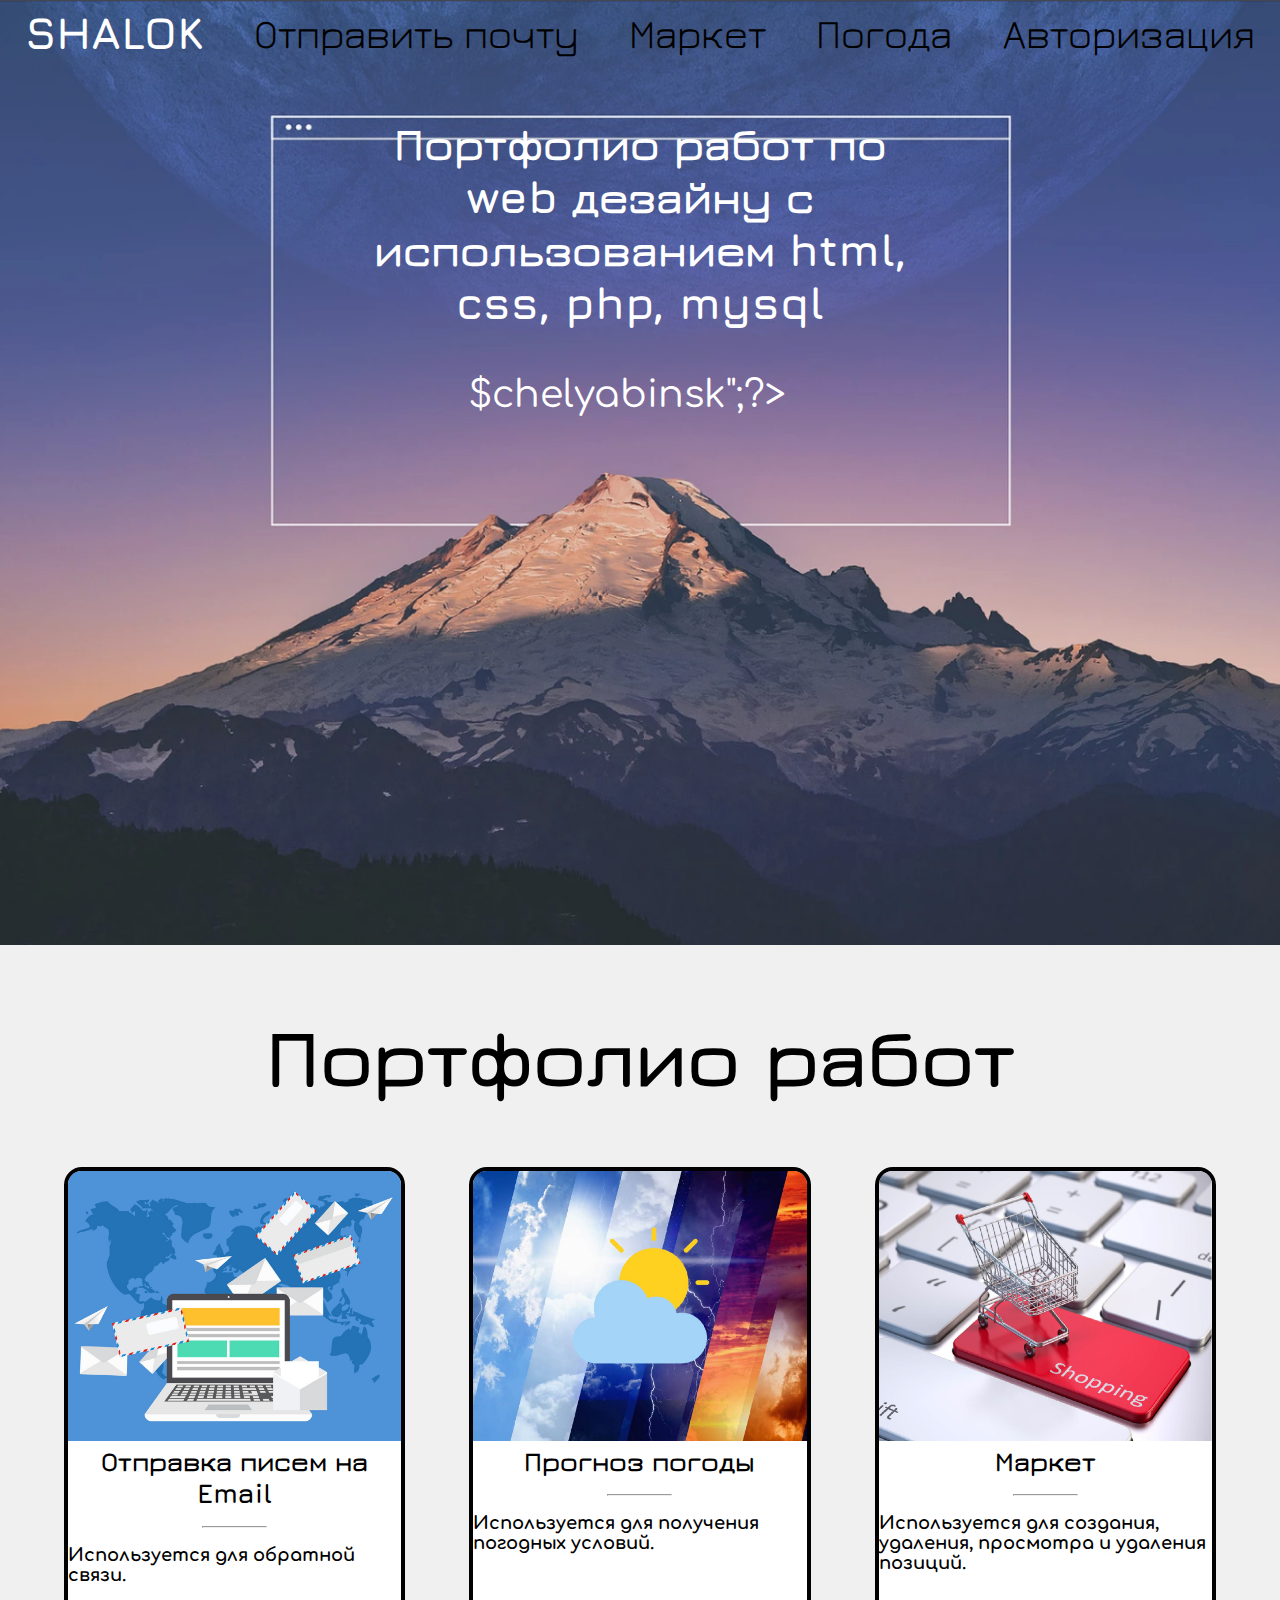
==== index.html @ 61eca283 "site" ====
<!DOCTYPE html>
<html lang="ru">
<head>
    <meta charset="utf-8">
    <meta name="viewport" content="width=device width, initial-scale=1.0">
    <link rel="stylesheet" href="style.css">
    <link rel="preconnect" href="https://fonts.googleapis.com">
    <link rel="preconnect" href="https://fonts.gstatic.com" crossorigin>
    <link href="https://fonts.googleapis.com/css2?family=Comfortaa&family=Jura&display=swap" rel="stylesheet">
    
    <title>Портфолио работ</title>

</head>
<body>
<header class="intro">

<div class="header">
    <a href="http://localhost" class="logo" >Shalok</a>
    <a href="http://localhost/email/email.php" class="nav-link">Отправить почту</a>
    <a href="http://localhost/Market/" class="nav-link">Маркет</a>
    <a href="http://localhost/weather/" class="nav-link">Погода</a>
    <a href="http://localhost/authorization/" class="nav-link">Авторизация</a>

</div>
        
<div class="intro-inner">
    <h1 class="intro-header">Портфолио работ по web дезайну с использованием html, css, php, mysql</h1>
</div>

</div>

<div class="time">
<p style="font-family: 'Comfortaa', cursive;
            color:white;
            display: flex;
            justify-content: center;
            text-align: center;
            font-size: 4.2vh;
            
            ">
    <?php $chelyabinsk=date_default_timezone_set('Asia/Yekaterinburg');$chelyabinsk = date("H:i");
    echo "Сейчас в Челябинске <br>$chelyabinsk";?>
</p>  
</header>

<h1 style=
"font-size: 9vh;
text-align: center;
padding: 7vh;
font-family: 'Jura', sans-serif;
background-color: #F0F0F0;"
>Портфолио работ</h1>

<div class="main">
    <a class="Block" href="http://localhost/email/email.php">


        <img src="img/email.jpg" class="block_photo">
        <h1 style="
        font-family: 'Jura', sans-serif; 
        font-size: 3vh; text-align:center; 
        
        padding-bottom:1vh;
        ">Отправка писем на Email</h1>
        <hr style="width: 7vh; ">
        <h2 style="font-family: 'Comfortaa', cursive; font-size:2vh; padding-top:1vh;"> Используется для обратной связи. </h2>

        
    </a>

    <a class="Block" href="http://localhost/weather/">
        <img src="img/weather.jpg" class="block_photo">
        <h1 style="
        font-family: 'Jura', sans-serif; 
        font-size: 3vh; text-align:center; 
        
        padding-bottom:1vh;
        ">Прогноз погоды</h1>
        <hr style="width: 7vh; ">
        <h2 style="font-family: 'Comfortaa', cursive; font-size:2vh; padding-top:1vh;"> Используется для получения погодных условий. </h2>
    </a>

    <a class="Block" href="http://localhost/Market/">
        <img src="img/market.jpg" class="block_photo">
        <h1 style="
        font-family: 'Jura', sans-serif; 
        font-size: 3vh; text-align:center; 
        
        padding-bottom:1vh;
        ">Маркет</h1>
        <hr style="width: 7vh; ">
        <h2 style="font-family: 'Comfortaa', cursive; font-size:2vh; padding-top:1vh;"> Используется для создания, удаления, просмотра и удаления позиций. </h2>
    </a>

</div>

<div style="padding-top: 100vh; background-color: #F0F0F0;">s</div>

</body>
</html>
---- style.css ----
/*ОБЩЕЕ*/

h1,h2,h3,h4,h5,h6{
	margin: 0;
}
body {
  padding: 0;
  margin: 0;
}


/*вступление*/

.intro-inner{
	width: 100%;
	margin: 0 auto;

	text-align: center;
}

.intro-header{
	padding: 4.5% 0% 0.6%;
	font-size: 5vh;
	max-width: 45%;
	font-family: 'Jura', sans-serif;
	color: white;

	text-align: center;
	margin: 0 auto;

}

/*ШАПКА*/

.logo{
	font-size: 5vh;
	text-decoration: none;
	text-transform: uppercase;
	color: white;
	font-weight: 700;
	
}
.header{
	padding-top: 0.5%;
	display: flex;
	justify-content: space-around;
	align-items: center;
	font-family: 'Jura', sans-serif;
}

.nav-link{

	color: black;
	text-decoration: none;
	font-size: 4.5vh;

}

.nav-link:hover{
	color: white;
	transition: 0.3s;
}


/*ИНТРО*/
.intro {
	
	width: 100%;
	height: 105vh;

	background: url("img/intro.png") center no-repeat;
	background-repeat: no-repeat;
  background-position: center;
  background-size: cover;
}

.time{

	max-height: 30%;
	max-width: 98%;
}

/*Главная*/
.main{
	background-color: #F0F0F0;
	display: flex;
	justify-content: space-evenly;

	flex-wrap: wrap;/*Автоматический перенос элементов на новую строку при уменьшении ширины страницы*/
	
}

.Block{
	height: 50vh;
	max-width: 37.04vh;

	background-color: white;
	text-decoration: none;
	
	color: black;
	
	padding-bottom: vh;
	border: 4px solid black;
	border-radius: 2vh;
}
.Block:hover{
	-moz-user-select: -moz-none;
	-o-user-select: none;
	-khtml-user-select: none;
	-webkit-user-select: none;
	user-select: none;

	background: url(img/ss.png);
	background-repeat: no-repeat;
  background-position: right bottom ;
  background-size: 9vh;

 	
 	transition: 0.3s;
 	box-shadow: 0 0 30px ;
 }

.block_photo{
	height: 30vh;
	border-radius: 1.5vh 1.5vh 0 0 ;
	}
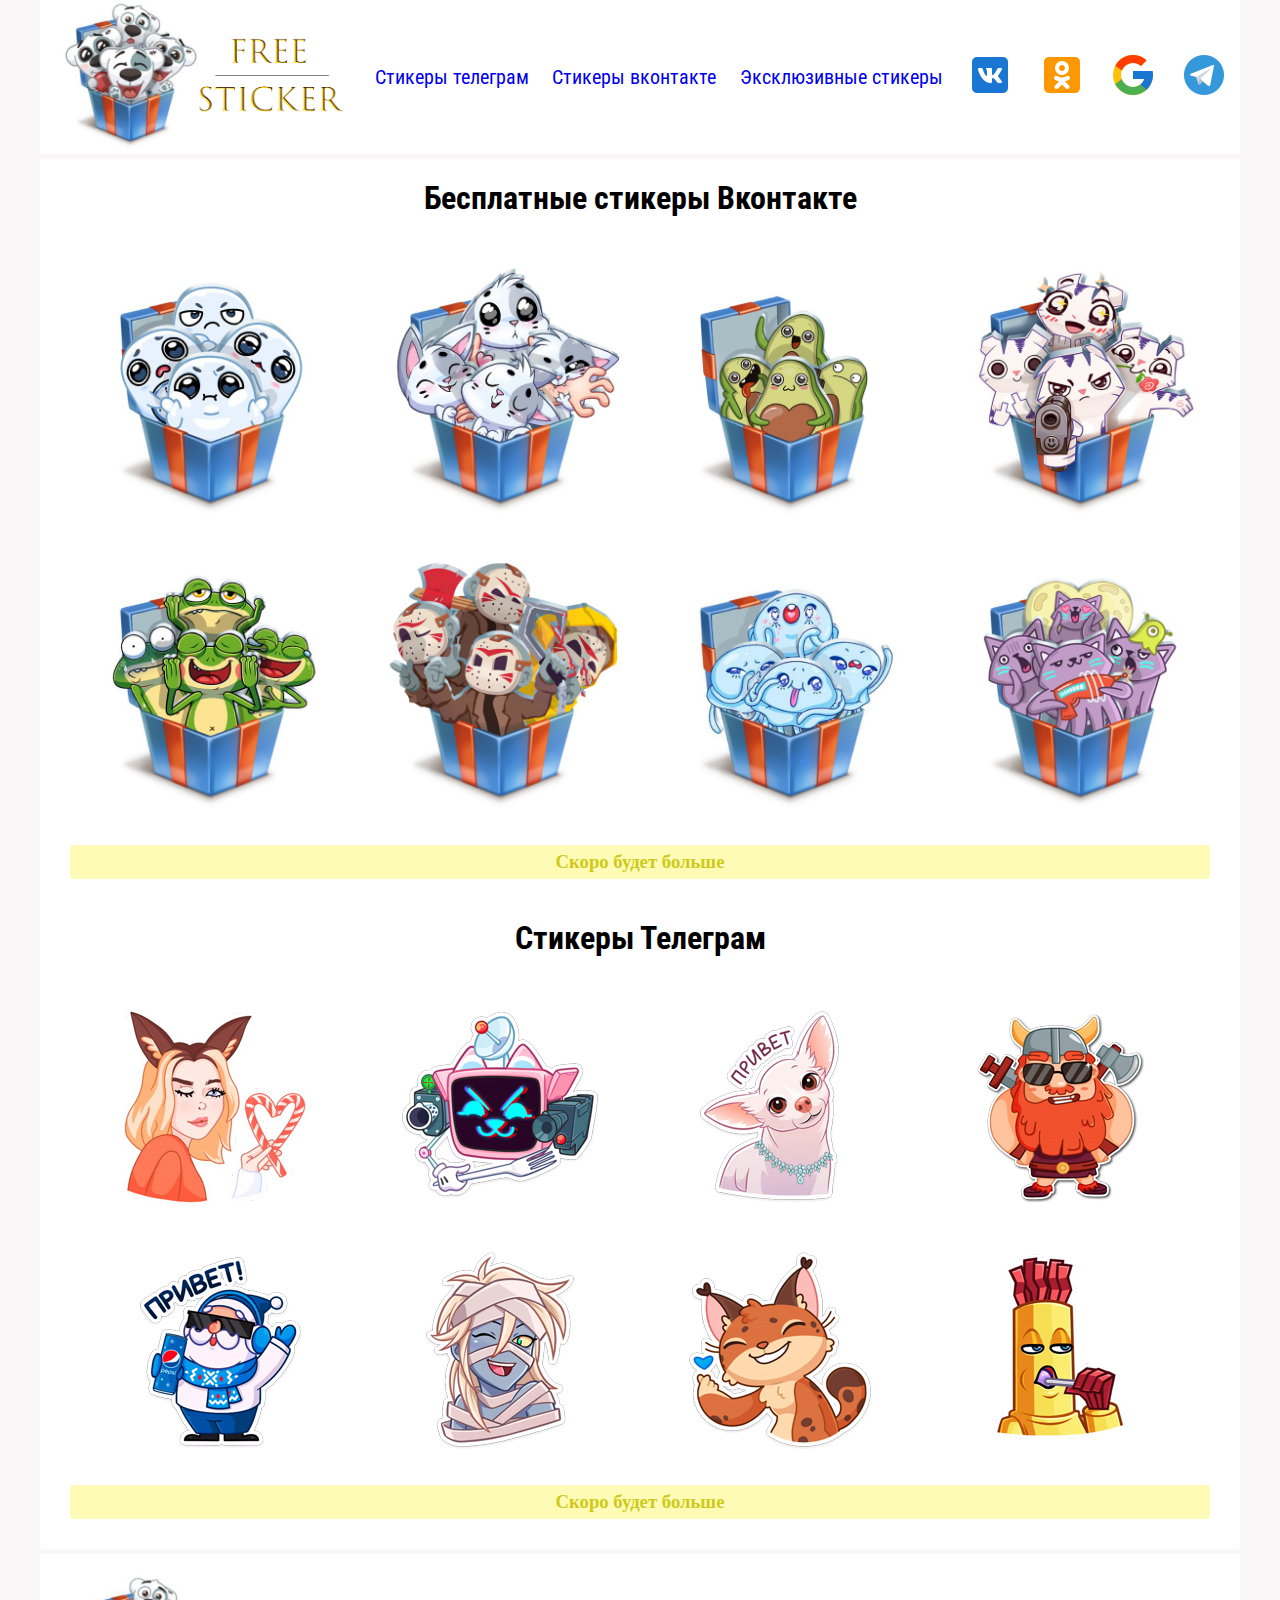
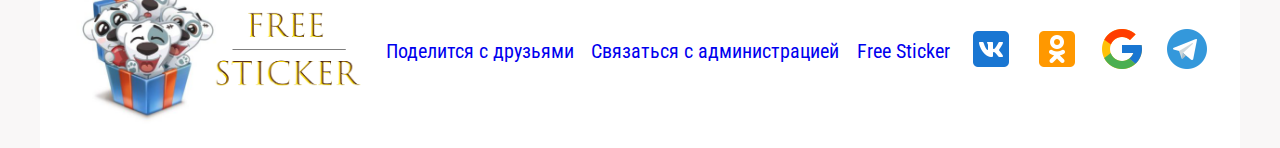
==== commit 6f24ceef: "Add files via upload" ====
--- a/index.html
+++ b/index.html
@@ -1,100 +1,79 @@
-<!DOCTYPE html>
-<html lang="ru">
-<head>
-    <meta charset="utf-8">
-    <meta name="viewport" content="width=device width, initial-scale=1.0">
-    <link rel="stylesheet" href="style.css">
-    <link rel="preconnect" href="https://fonts.googleapis.com">
-    <link rel="preconnect" href="https://fonts.gstatic.com" crossorigin>
-    <link href="https://fonts.googleapis.com/css2?family=Comfortaa&family=Jura&display=swap" rel="stylesheet">
-    
-    <title>Портфолио работ</title>
-
-</head>
-<body>
-<header class="intro">
-
-<div class="header">
-    <a href="http://localhost" class="logo" >Shalok</a>
-    <a href="http://localhost/email/email.php" class="nav-link">Отправить почту</a>
-    <a href="http://localhost/Market/" class="nav-link">Маркет</a>
-    <a href="http://localhost/weather/" class="nav-link">Погода</a>
-    <a href="http://localhost/authorization/" class="nav-link">Авторизация</a>
-
-</div>
-        
-<div class="intro-inner">
-    <h1 class="intro-header">Портфолио работ по web дезайну с использованием html, css, php, mysql</h1>
-</div>
-
-</div>
-
-<div class="time">
-<p style="font-family: 'Comfortaa', cursive;
-            color:white;
-            display: flex;
-            justify-content: center;
-            text-align: center;
-            font-size: 4.2vh;
-            
-            ">
-    <?php $chelyabinsk=date_default_timezone_set('Asia/Yekaterinburg');$chelyabinsk = date("H:i");
-    echo "Сейчас в Челябинске <br>$chelyabinsk";?>
-</p>  
-</header>
-
-<h1 style=
-"font-size: 9vh;
-text-align: center;
-padding: 7vh;
-font-family: 'Jura', sans-serif;
-background-color: #F0F0F0;"
->Портфолио работ</h1>
-
-<div class="main">
-    <a class="Block" href="http://localhost/email/email.php">
-
-
-        <img src="img/email.jpg" class="block_photo">
-        <h1 style="
-        font-family: 'Jura', sans-serif; 
-        font-size: 3vh; text-align:center; 
-        
-        padding-bottom:1vh;
-        ">Отправка писем на Email</h1>
-        <hr style="width: 7vh; ">
-        <h2 style="font-family: 'Comfortaa', cursive; font-size:2vh; padding-top:1vh;"> Используется для обратной связи. </h2>
-
-        
-    </a>
-
-    <a class="Block" href="http://localhost/weather/">
-        <img src="img/weather.jpg" class="block_photo">
-        <h1 style="
-        font-family: 'Jura', sans-serif; 
-        font-size: 3vh; text-align:center; 
-        
-        padding-bottom:1vh;
-        ">Прогноз погоды</h1>
-        <hr style="width: 7vh; ">
-        <h2 style="font-family: 'Comfortaa', cursive; font-size:2vh; padding-top:1vh;"> Используется для получения погодных условий. </h2>
-    </a>
-
-    <a class="Block" href="http://localhost/Market/">
-        <img src="img/market.jpg" class="block_photo">
-        <h1 style="
-        font-family: 'Jura', sans-serif; 
-        font-size: 3vh; text-align:center; 
-        
-        padding-bottom:1vh;
-        ">Маркет</h1>
-        <hr style="width: 7vh; ">
-        <h2 style="font-family: 'Comfortaa', cursive; font-size:2vh; padding-top:1vh;"> Используется для создания, удаления, просмотра и удаления позиций. </h2>
-    </a>
-
-</div>
-
-<div style="padding-top: 100vh; background-color: #F0F0F0;">s</div>
-
-</body>
+<!DOCTYPE html>
+<html lang="ru">
+<head>
+    <meta charset="utf-8">
+    <meta name="viewport" content="width=device width, initial-scale=1.0">
+    <link rel="stylesheet" href="style.css">
+    <link rel="shortcut icon" href="/img/hed.png" type="image/png">
+    <link rel="preconnect" href="https://fonts.googleapis.com">
+    <link rel="preconnect" href="https://fonts.gstatic.com" crossorigin>
+    <link href="https://fonts.googleapis.com/css2?family=Comfortaa:wght@500&family=Nunito+Sans:wght@300&family=Oswald&family=Roboto+Condensed:wght@300&display=swap" rel="stylesheet">
+    
+    <title>Бесплатные стикеры</title>
+</head>
+<body>
+    
+<div class="container">
+<header>
+    <nav class="nav">
+    <a href="index.html"><img src="img/logo.png" class="logo"></a>
+    <a href="#" class="nav_link">Стикеры телеграм</a>
+    <a href="#" class="nav_link">Стикеры вконтакте</a>
+    <a href="vk_sing.html" class="nav_link">Эксклюзивные стикеры</a>
+    <a href="vk_sing.html"><img src="img/vk.png"></a>
+    <a href="#"><img src="img/ok.png"></a>
+    <a href="#"><img src="img/google.png"></a>
+    <a href="#"><img src="img/telegram.png"></a>
+    </nav>
+</header>
+
+<div class="content">
+    <h1 align="center" style="font-family: 'Roboto Condensed', sans-serif;">Бесплатные стикеры Вконтакте</h1>
+
+<div class="main">
+    <a href="vk/1.html"><img src="img/vk/vk1.jpg"class="block"></a> 
+    <a href="vk/2.html"><img src="img/vk/vk2.jpg"class="block"></a>
+    <a href="vk/3.html"><img src="img/vk/vk3.jpg"class="block"></a>
+    <a href="vk/4.html"><img src="img/vk/vk4.jpg"class="block"></a>
+    <a href="vk/5.html"><img src="img/vk/vk5.jpg"class="block"></a> 
+    <a href="vk/6.html"><img src="img/vk/vk6.jpg"class="block"></a>
+    <a href="vk/7.html"><img src="img/vk/vk7.jpg"class="block"></a>
+    <a href="vk/8.html"><img src="img/vk/vk8.jpg"class="block"></a>
+</div>
+<h3 class="new">Скоро будет больше</h3>
+
+<h1 align="center" style="font-family: 'Roboto Condensed', sans-serif; padding-top: 30px;">Стикеры Телеграм</h1>
+
+<div class="main">
+    <a href="#"><img src="img/tg/tg1.png"class="block"></a> 
+    <a href="#"><img src="img/tg/tg2.png"class="block"></a>
+    <a href="#"><img src="img/tg/tg3.png"class="block"></a>
+    <a href="#"><img src="img/tg/tg4.png"class="block"></a>
+    <a href="#"><img src="img/tg/tg5.png"class="block"></a> 
+    <a href="#"><img src="img/tg/tg6.png"class="block"></a>
+    <a href="#"><img src="img/tg/tg7.png"class="block"></a>
+    <a href="#"><img src="img/tg/tg8.png"class="block"></a>  
+</div>
+<h3 class="new">Скоро будет больше</h3>
+</div>
+
+
+<div class="content">
+    <nav class="nav">
+    <a href=""><img src="img/logo.png" class="logo"></a>
+    <a href="vk_sing.html" class="nav_link">Поделится с друзьями</a>
+    <a href="vk_sing.html" class="nav_link">Связаться с администрацией</a>
+    <a href="vk_sing.html" class="nav_link">Free Sticker</a>
+    <a href="vk_sing.html"><img src="img/vk.png"></a>
+    <a href="#"><img src="img/ok.png"></a>
+    <a href="#"><img src="img/google.png"></a>
+    <a href="#"><img src="img/telegram.png"></a>
+    </nav>
+
+
+
+</div>
+
+</div>
+</body>
 </html>--- a/style.css
+++ b/style.css
@@ -1,128 +1,91 @@
-/*ОБЩЕЕ*/
+body{
+	padding: 0;
+	margin: 0;
 
-h1,h2,h3,h4,h5,h6{
+	background-color: #F9F7F7;
+}
+
+h1,h2,h3{
 	margin: 0;
 }
-body {
-  padding: 0;
-  margin: 0;
+
+.container{
+	width: 100%;
+	max-width: 1200px;
+	margin: 0 auto;
 }
 
 
-/*вступление*/
+/*Шапка*/
 
-.intro-inner{
-	width: 100%;
-	margin: 0 auto;
-
-	text-align: center;
+.logo{
+	max-height: 150px;
 }
 
-.intro-header{
-	padding: 4.5% 0% 0.6%;
-	font-size: 5vh;
-	max-width: 45%;
-	font-family: 'Jura', sans-serif;
-	color: white;
-
-	text-align: center;
-	margin: 0 auto;
-
+.nav{
+	justify-content: space-around;
+	display: flex;
+	align-items: center;
+	background-color: white;
+	flex-wrap: wrap;
 }
 
-/*ШАПКА*/
-
-.logo{
-	font-size: 5vh;
+.nav_link{
 	text-decoration: none;
-	text-transform: uppercase;
-	color: white;
-	font-weight: 700;
-	
-}
-.header{
-	padding-top: 0.5%;
-	display: flex;
-	justify-content: space-around;
-	align-items: center;
-	font-family: 'Jura', sans-serif;
+	font-size: 20px;
+	font-family: 'Roboto Condensed', sans-serif;
 }
 
-.nav-link{
+.nav_link:hover{
+	color: black;
+	border: 0px solid;
+	border-radius: 5px;
 
-	color: black;
-	text-decoration: none;
-	font-size: 4.5vh;
-
-}
-
-.nav-link:hover{
-	color: white;
+	padding: 5px;
+	background-color: #EDE9E9;
 	transition: 0.3s;
 }
 
+/*Контент*/
+.new{
+	margin: 10px;
+	display: flex;
+	justify-content: center;
+	color: #CFC917;
+	background-color: rgba(251,248,132, 0.6);
 
-/*ИНТРО*/
-.intro {
+
+	border: 0px solid;
+	border-radius: 4px;
 	
-	width: 100%;
-	height: 105vh;
-
-	background: url("img/intro.png") center no-repeat;
-	background-repeat: no-repeat;
-  background-position: center;
-  background-size: cover;
+	padding: 6px;
 }
 
-.time{
 
-	max-height: 30%;
-	max-width: 98%;
+.content{
+	margin-top: 5px;
+	padding-top: 10px;
+	background-color: white;
+	padding: 20px;
 }
 
-/*Главная*/
 .main{
-	background-color: #F0F0F0;
+	padding-top: 30px;
 	display: flex;
 	justify-content: space-evenly;
 
-	flex-wrap: wrap;/*Автоматический перенос элементов на новую строку при уменьшении ширины страницы*/
-	
+	flex-wrap: wrap;
 }
 
-.Block{
-	height: 50vh;
-	max-width: 37.04vh;
 
-	background-color: white;
-	text-decoration: none;
-	
+.block{
+	padding: 20px;
+	max-height: 250px;
+}
+
+.block:hover{
 	color: black;
-	
-	padding-bottom: vh;
-	border: 4px solid black;
-	border-radius: 2vh;
-}
-.Block:hover{
-	-moz-user-select: -moz-none;
-	-o-user-select: none;
-	-khtml-user-select: none;
-	-webkit-user-select: none;
-	user-select: none;
 
-	background: url(img/ss.png);
-	background-repeat: no-repeat;
-  background-position: right bottom ;
-  background-size: 9vh;
-
- 	
  	transition: 0.3s;
- 	box-shadow: 0 0 30px ;
- }
-
-.block_photo{
-	height: 30vh;
-	border-radius: 1.5vh 1.5vh 0 0 ;
-	}
-
-
+ 	box-shadow: 0 0 20px ;
+}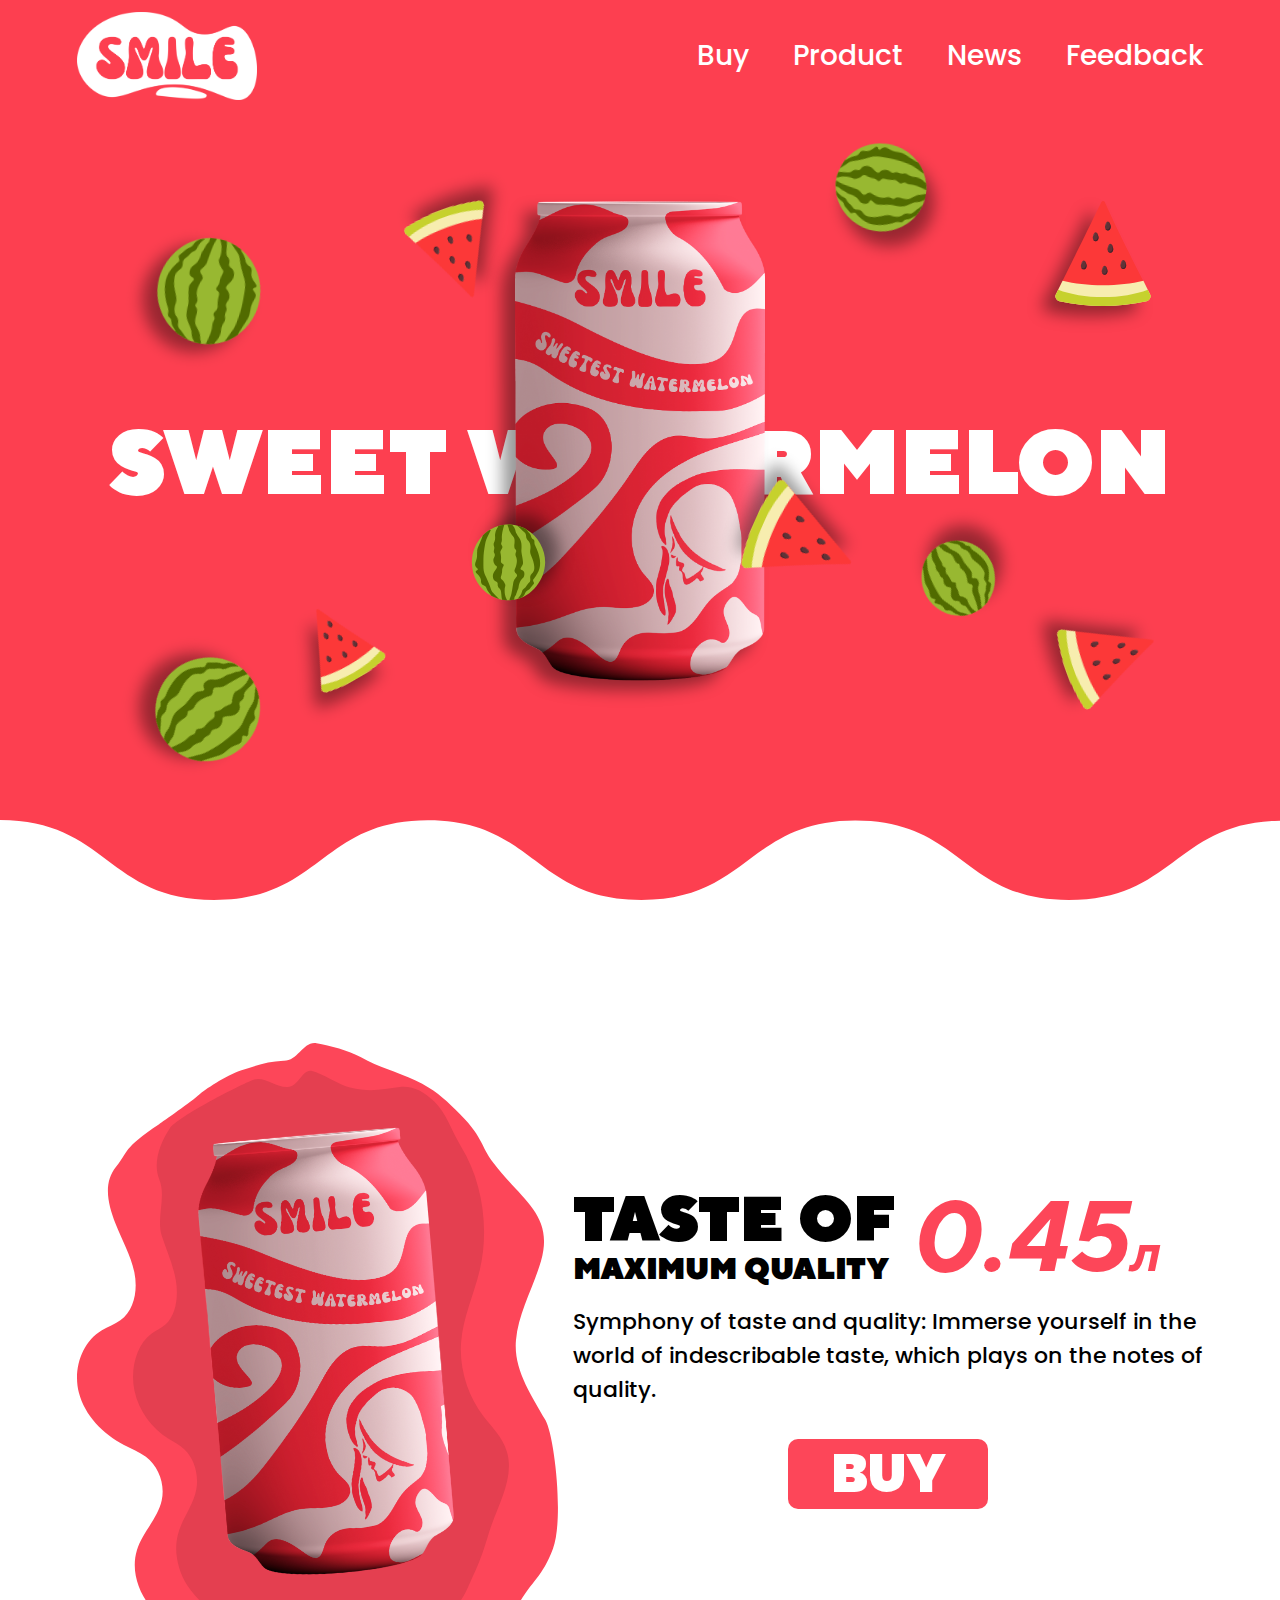
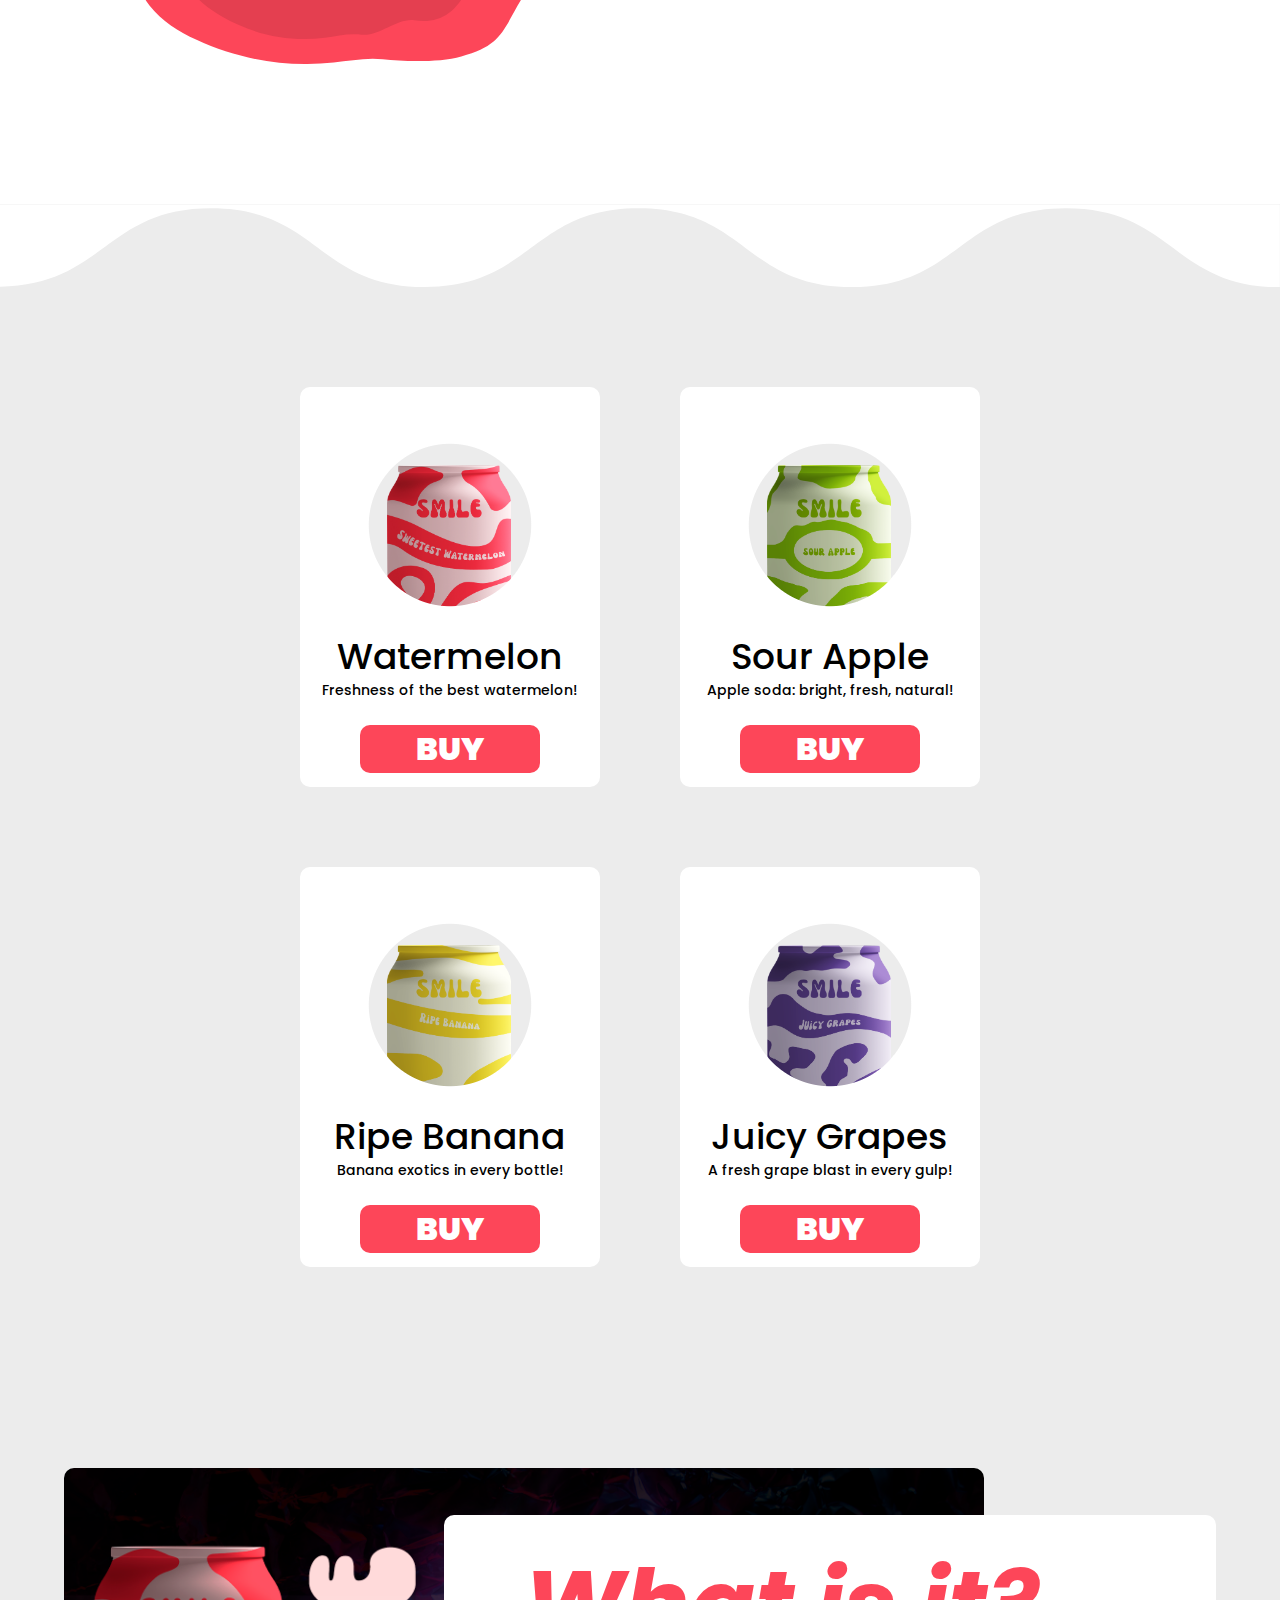
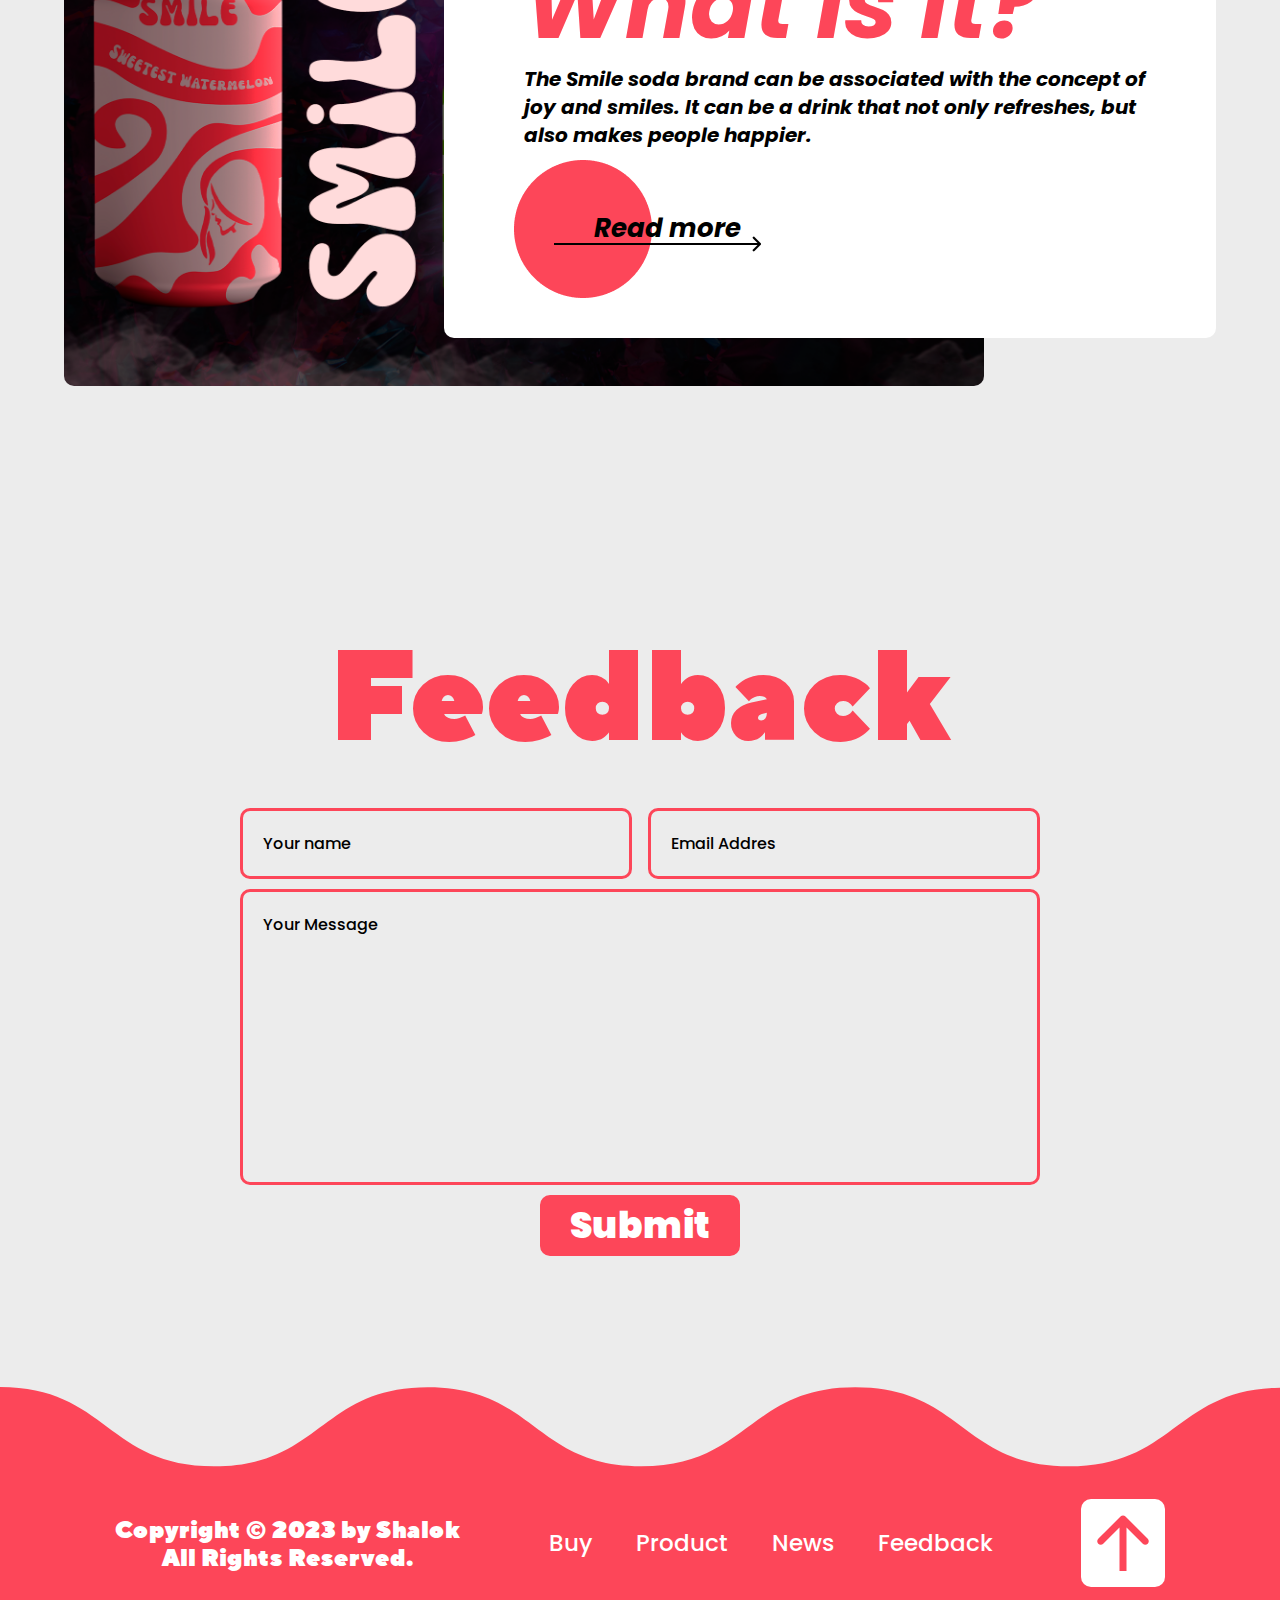
==== commit 8456a50f: "Add files via upload" ====
--- a/index.html
+++ b/index.html
@@ -2,78 +2,223 @@
 <html lang="ru">
 <head>
     <meta charset="utf-8">
-    <meta name="viewport" content="width=device width, initial-scale=1.0">
+    <meta name="viewport" content="initial-scale=1.0">
     <link rel="stylesheet" href="style.css">
-    <link rel="shortcut icon" href="/img/hed.png" type="image/png">
-    <link rel="preconnect" href="https://fonts.googleapis.com">
-    <link rel="preconnect" href="https://fonts.gstatic.com" crossorigin>
-    <link href="https://fonts.googleapis.com/css2?family=Comfortaa:wght@500&family=Nunito+Sans:wght@300&family=Oswald&family=Roboto+Condensed:wght@300&display=swap" rel="stylesheet">
+    <link rel="shortcut icon" href="/img/logo.png" type="image/png">
     
-    <title>Бесплатные стикеры</title>
+  <title>SMILE soda</title>
+   
 </head>
 <body>
+<div class="main_bg" id="main_bg">
+<header>
+    <div class="container">
+        <div class="header">
+            <img src="img/other/logo_white.png" alt="SMILE SODA" class="header_logo">
+            <nav class="header-nav">
+                <a href="#buy">Buy</a>
+                <a href="#product">Product</a>
+                <a href="#promotions">News</a>
+                <a href="#feedback">Feedback</a>
+            </nav>
+        </div>
+    </div>
+</header>
+
+<section>
+    <div class="container">
+        <div class="main">
+            <div class="main_content">
+                <div style="width: 600px; height: 600px;">
+                    <div class="main_can">
+                        <img src="" alt="" id="one">
+                        <img src="" alt="" id="two">
+                    </div>
+                </div>
+                <div class="main_text">
+                    <p id="main_title"></p>
+                </div>
+                <img src="" class="main_element first_element"></img>
+                <img  src="" class="main_element2 first_element"></img>
+                <img src="" class="main_element second_element"></img>
+                <img src="" class="main_element2 second_element"></img>
+                <img src="" class="main_element third_element"></img>
+                <img src="" class="main_element2 third_element"></img>
+                <img src="" class="main_element fourth_element"></img>
+                <img src="" class="main_element2 fourth_element"></img>
+                <img src="" class="main_element sixth_element"></img>
+                <img src="" class="main_element2 sixth_element"></img>
+                <img src="" class="additional_element first_element"></img>
+                <img src="" class="additional_element2 first_element"></img>
+                <img src="" class="additional_element second_element"></img>
+                <img src="" class="additional_element2 second_element"></img>
+                <img src="" class="additional_element third_element"></img>
+                <img src="" class="additional_element2 third_element"></img>
+                <img src="" class="additional_element fourth_element"></img>
+                <img src="" class="additional_element2 fourth_element"></img>
+                <img src="" class="additional_element sixth_element"></img>
+                <img src="" class="additional_element2 sixth_element"></img>
+            </div>
+        </div>
+    </div>
+    <img src="img/other/wave_main.svg" alt="" >
+</section>
+
+</div>
+
+ <section class="buy" id="buy">
+    <div class="container">
+    <div class="buy_content">
+
+        <div class="buy_img">
+            <img src="img/other/spot.svg" alt="" class="buy_spot">
+            <img src="img/Soda can/soda_can_watermelon.png" alt="" class="buy_can">
+        </div>
+
+        <div class="buy_text">
+            <div class="buy_title">
+                <p class="buy_text_title"><span>TASTE OF</span><br>MAXIMUM QUALITY</p>
+                <p class="buy_volume">0.45<span>л</span></p>
+            </div>
+            <p class="buy_description">
+                Symphony of taste and quality: Immerse yourself in the world of indescribable taste, which plays on the notes of quality.
+            </p>
+            <a href="#" class="btn_buy">BUY</a>
+        </div>
+
+
+    </div>
+   </div>
+</section>
+
+<section class="product" id="product">
+    <img src="img/other/wave_main.svg" alt="" class="product_wave">
+    <div class="container">
+        <div class="product_content">
+
+            <div class="product_stock">
+
+                <div class="product_card">
+                    <div class="circle_product">
+                        <img src="img/Soda can/soda_can_watermelon.png" alt="">
+                    </div>
+                    <div class="text_product">
+                        <h1 class="product_title">Watermelon</h1>
+                        <p class="product_description">Freshness of the best watermelon!</p>
+                    </div>
+                    <a href="#" class="product_btn">BUY</a>
+                </div>
+
+                <div class="product_card">
+                    <div class="circle_product">
+                        <img src="img/Soda can/soda_can_apple.png" alt="">
+                    </div>
+                    <div class="text_product">
+                        <h1 class="product_title">Sour Apple</h1>
+                        <p class="product_description">Apple soda: bright, fresh, natural!</p>
+                    </div>
+                    <a href="#" class="product_btn">BUY</a>
+                </div>
+
+                <div class="product_card">
+                    <div class="circle_product">
+                        <img src="img/Soda can/soda_can_banana.png" alt="">
+                    </div>
+                    <div class="text_product">
+                        <h1 class="product_title">Ripe Banana</h1>
+                        <p class="product_description">Banana exotics in every bottle!</p>
+                    </div>
+                    <a href="#" class="product_btn">BUY</a>
+                </div>
+
+                <div class="product_card">
+                    <div class="circle_product">
+                        <img src="img/Soda can/soda_can_grape.png" alt="">
+                    </div>
+                    <div class="text_product">
+                        <h1 class="product_title">Juicy Grapes</h1>
+                        <p class="product_description">A fresh grape blast in every gulp!</p>
+                    </div>
+                    <a href="#" class="product_btn">BUY</a>
+                </div>
+
+            </div>
+
+        </div>
+    </div>
+    <div id="promotions"></div>
+</section>
+
+<section class="video" >
+    <div class="container_video">
+
+    <div class="video_content">
+
+        <div class="back_video">
+            <a href="https://www.youtube.com/watch?v=XeY2dumnc4w" class="link_video"><img src="img/other/video.png" alt=""></a>
+        </div>
+        <div class="text_video">
+            <p class="video_text_title">What is it?</p>
+            <p class="video_text_description">The Smile soda brand can be associated with the concept of joy and smiles. It can be a drink that not only refreshes, but also makes people happier.</p>
+            <a class="link_text_video" href="#">Read more</a>
+        </div>
+    </div>
+
+    </div>
+</section>
+
+<section class="feedback" id="feedback">
+    <div class="container">
+
+        <div class="feedback_content">
+            <p class="feedback_title">Feedback</p>
+            <form>
+
+                <div class="input-box">
+                    <div class="input-filed">
+                        <input class="sd" type="text" placeholder="Your name" required>
+                        <span class="focus"></span>
+                    </div>
+                    <div class="input-filed">
+                        <input type="email" placeholder="Email Addres" required>
+                        <span class="focus"></span>
+                    </div>
+                </div>
     
-<div class="container">
-<header>
-    <nav class="nav">
-    <a href="index.html"><img src="img/logo.png" class="logo"></a>
-    <a href="#" class="nav_link">Стикеры телеграм</a>
-    <a href="#" class="nav_link">Стикеры вконтакте</a>
-    <a href="vk_sing.html" class="nav_link">Эксклюзивные стикеры</a>
-    <a href="vk_sing.html"><img src="img/vk.png"></a>
-    <a href="#"><img src="img/ok.png"></a>
-    <a href="#"><img src="img/google.png"></a>
-    <a href="#"><img src="img/telegram.png"></a>
-    </nav>
-</header>
-
-<div class="content">
-    <h1 align="center" style="font-family: 'Roboto Condensed', sans-serif;">Бесплатные стикеры Вконтакте</h1>
-
-<div class="main">
-    <a href="vk/1.html"><img src="img/vk/vk1.jpg"class="block"></a> 
-    <a href="vk/2.html"><img src="img/vk/vk2.jpg"class="block"></a>
-    <a href="vk/3.html"><img src="img/vk/vk3.jpg"class="block"></a>
-    <a href="vk/4.html"><img src="img/vk/vk4.jpg"class="block"></a>
-    <a href="vk/5.html"><img src="img/vk/vk5.jpg"class="block"></a> 
-    <a href="vk/6.html"><img src="img/vk/vk6.jpg"class="block"></a>
-    <a href="vk/7.html"><img src="img/vk/vk7.jpg"class="block"></a>
-    <a href="vk/8.html"><img src="img/vk/vk8.jpg"class="block"></a>
-</div>
-<h3 class="new">Скоро будет больше</h3>
-
-<h1 align="center" style="font-family: 'Roboto Condensed', sans-serif; padding-top: 30px;">Стикеры Телеграм</h1>
-
-<div class="main">
-    <a href="#"><img src="img/tg/tg1.png"class="block"></a> 
-    <a href="#"><img src="img/tg/tg2.png"class="block"></a>
-    <a href="#"><img src="img/tg/tg3.png"class="block"></a>
-    <a href="#"><img src="img/tg/tg4.png"class="block"></a>
-    <a href="#"><img src="img/tg/tg5.png"class="block"></a> 
-    <a href="#"><img src="img/tg/tg6.png"class="block"></a>
-    <a href="#"><img src="img/tg/tg7.png"class="block"></a>
-    <a href="#"><img src="img/tg/tg8.png"class="block"></a>  
-</div>
-<h3 class="new">Скоро будет больше</h3>
-</div>
-
-
-<div class="content">
-    <nav class="nav">
-    <a href=""><img src="img/logo.png" class="logo"></a>
-    <a href="vk_sing.html" class="nav_link">Поделится с друзьями</a>
-    <a href="vk_sing.html" class="nav_link">Связаться с администрацией</a>
-    <a href="vk_sing.html" class="nav_link">Free Sticker</a>
-    <a href="vk_sing.html"><img src="img/vk.png"></a>
-    <a href="#"><img src="img/ok.png"></a>
-    <a href="#"><img src="img/google.png"></a>
-    <a href="#"><img src="img/telegram.png"></a>
-    </nav>
-
-
-
-</div>
-
-</div>
+                <div class="textarea-filed">
+                    <textarea name="" id="" cols="30" rows="10" placeholder="Your Message"></textarea>
+                    <span class="focus"></span>
+                </div>
+            </form>
+            <button class="feedback_form_btn">Submit</button>
+        </div>
+
+    </div>
+</section>
+
+<section class="footer">
+    <img src="img/other/footer_wave.svg" alt="">
+        <div class="footer_background">
+            <div class="footer_content">
+                <div class="footer_copyright">
+                    <p>Copyright © 2023 by Shalok <br> All Rights Reserved.</p>
+                </div>
+                <div class="footer_nav">
+                    <a href="#">Buy</a>
+                    <a href="#">Product</a>
+                    <a href="#">News</a>
+                    <a href="#">Feedback</a>
+                </div>        
+                <a class="footer_icon_top" href="#">
+                        <img src="img/other/arrow_footer.svg" alt="">
+                </a>
+            </div>
+        </div>
+    </div>
+</section> 
+
+<script src="script.js"></script>
 </body>
-</html>+</html>
+
+
--- a/style.css
+++ b/style.css
@@ -1,91 +1,723 @@
+@import 'reset.css';
+ 
+*{
+    color: #000000;
+    font-family: 'Poppins-Medium';   
+    outline: none;
+    scroll-behavior: smooth;
+}
 body{
-	padding: 0;
-	margin: 0;
-
-	background-color: #F9F7F7;
-}
-
-h1,h2,h3{
-	margin: 0;
+    background-color: #ECECEC;
 }
 
 .container{
-	width: 100%;
-	max-width: 1200px;
-	margin: 0 auto;
-}
-
-
-/*Шапка*/
-
-.logo{
-	max-height: 150px;
-}
-
-.nav{
-	justify-content: space-around;
-	display: flex;
-	align-items: center;
-	background-color: white;
-	flex-wrap: wrap;
-}
-
-.nav_link{
-	text-decoration: none;
-	font-size: 20px;
-	font-family: 'Roboto Condensed', sans-serif;
-}
-
-.nav_link:hover{
-	color: black;
-	border: 0px solid;
-	border-radius: 5px;
-
-	padding: 5px;
-	background-color: #EDE9E9;
-	transition: 0.3s;
-}
-
-/*Контент*/
-.new{
-	margin: 10px;
-	display: flex;
-	justify-content: center;
-	color: #CFC917;
-	background-color: rgba(251,248,132, 0.6);
-
-
-	border: 0px solid;
-	border-radius: 4px;
-	
-	padding: 6px;
-}
-
-
-.content{
-	margin-top: 5px;
-	padding-top: 10px;
-	background-color: white;
-	padding: 20px;
-}
+    margin: 0 auto;
+    width: 88%;
+}
+/* Шапка */
+.header{
+    display: flex;
+    align-items: center;
+    justify-content: space-between;
+    padding-top: 12px;
+}
+
+.header_logo{
+    max-width: 180px;
+}
+
+.header-nav a{
+    color: #ffffff;
+    font-size: 28px;
+    margin-left: 40px;
+}
+
+#menu-icon{
+    cursor: pointer;
+    display: block;
+    font-size: 32px;
+}
+/* Первая секция */
 
 .main{
-	padding-top: 30px;
-	display: flex;
-	justify-content: space-evenly;
-
-	flex-wrap: wrap;
-}
-
-
-.block{
-	padding: 20px;
-	max-height: 250px;
-}
-
-.block:hover{
-	color: black;
-
- 	transition: 0.3s;
- 	box-shadow: 0 0 20px ;
-}+    height: 80vh;
+}
+
+.main_content{
+    display: flex;
+    justify-content: center;
+    align-items: center;
+    height: 80vh;
+    position: relative;
+    overflow: hidden;
+}
+
+.main_content img{
+    width: 320px;
+    z-index: 99;
+    filter: drop-shadow(-13px 10px 8px rgba(0,0,0,0.4));
+}
+
+.main_text{
+    position: absolute;
+}
+
+.main_text p{
+    font-size: 140px;
+    color: white;
+    font-family: 'TTnorms_Heavy';
+}
+
+
+.main_element,
+.main_element2{
+    content: "";
+    position: absolute;
+    width: 150px;
+    height: 145px;
+    animation: slide 3s infinite alternate-reverse linear 0s;
+}
+
+.main_element.first_element,
+.main_element2.first_element{
+    top: 14%;
+    left: 80%;
+}
+
+.main_element.second_element,
+.main_element2.second_element{
+    top: 54%;
+    left: 60%;
+    rotate: 114deg;
+    width: 130px;
+}
+
+.main_element.third_element,
+.main_element2.third_element{
+    top: 14%;
+    left: 30%;
+    width: 120px;
+    rotate: 160deg;
+}
+
+.main_element.fourth_element,
+.main_element2.fourth_element{
+    top: 70%;
+    left: 88%;
+    width: 120px;
+    rotate: 70deg;
+}
+.main_element.sixth_element,
+.main_element2.sixth_element{
+    top: 70%;
+    left: 12%;
+    rotate: -30deg;
+}
+
+.additional_element,.additional_element2{
+    content: "";
+    position: absolute;
+    max-width: 170px;
+    height: 145px;
+    animation: slide 3s infinite alternate-reverse linear 0s;
+}
+
+.additional_element.first_element,
+.additional_element2.first_element{
+    top: 18%;
+    left:4%;
+    rotate: 10deg;
+ 
+    
+}
+.additional_element.second_element,
+.additional_element2.second_element{
+    top: 76%;
+    left: 4%;
+    rotate: 50deg;
+}
+.additional_element.third_element,
+.additional_element2.third_element{
+    top: 4%;
+    left: 66%;
+    width: 150px;
+    rotate:-80deg;
+}
+.additional_element.fourth_element,
+.additional_element2.fourth_element{
+    top: 58%;
+    left: 74%;
+    rotate: 150deg;
+    width: 130px;
+}
+
+.additional_element.sixth_element,
+.additional_element2.sixth_element{
+    top: 56%;
+    left: 34%;
+    rotate: 180deg;
+    width: 140px;
+}
+
+@keyframes slide {
+    0%{
+        transform: translateX(0px);
+    }
+    100%{
+        transform: translateX(20px);
+    }
+  }
+
+
+.main_bg{
+    transition: .5s;
+}
+.main_can{
+    width: 100%;
+}
+.main_can img{
+    position: absolute;
+    margin-left: auto;
+    margin-right: auto;
+    left: 0;
+    right: 0;
+    transition: .5s;
+}
+/* Покупка */
+.buy{
+    background-color: #ffffff;
+    height: 100vh;
+    display: flex;
+    align-items: center;
+    justify-content: center;
+}
+
+.buy_content{
+    height: 850px;
+    display: flex;
+    justify-content: center;
+    align-items: center;
+}
+
+.buy_img{
+    display: flex;
+    justify-content: center;
+    align-items: center;
+    position: relative;
+    width: 520px;
+    height: 800px;
+
+}
+.buy_spot{
+    position: absolute;
+    max-height: 680px;
+    transition: .5s;
+    
+}
+
+.buy_img:hover .buy_can,
+.buy_img:hover .buy_spot{
+    rotate:2deg;
+}
+
+.buy_can{
+    max-height: 520px;
+    rotate: -5deg;
+    transition: .5s;
+}
+
+.buy_title{
+    max-width: 816px;
+    display: flex;
+    align-items: center;
+    gap: 16px;
+}
+
+.buy_text_title{
+    font-family: 'TTnorms_Heavy';
+    font-size: calc(40 * 100vw / 1920);
+    line-height: calc(50 * 100vw / 1920);
+}
+
+.buy_text_title span{
+    font-family: 'TTnorms_Heavy';
+    font-size: calc(80 * 100vw / 1920);
+}
+
+.buy_volume{
+    font-family: 'TTnorms_Bold';
+    color: #FD4659;
+    font-size: calc(120 * 100vw / 1920);
+    line-height: 50px;
+    transition: 2s    
+}
+
+.buy_volume span{
+    font-size: 52px;
+    color: #FD4659;
+    font-family: 'TTnorms_Bold';   
+}
+
+.buy_description{
+    font-family: 'Poppins-Medium';
+    font-size: 26px;
+    max-width: 660px;
+    margin: 18px 0 32px 0;
+    line-height: 38px;
+}
+
+.btn_buy{
+    display: flex;
+    justify-content: center;
+    align-items: center;
+    margin: 0 auto;
+    width: 260px;
+    height: 80px;
+    background: #FD4659;
+    color: #ffffff;
+    font-family: 'Poppins-Black';
+    font-size: 64px;
+    border-radius: 10px;
+    transition: .5s;
+}
+
+.btn_buy:hover{
+    width: 280px;
+}
+
+/* product */
+.product{
+
+    height: 100%;
+}
+.product_wave{
+    transform: scale(-1, -1);
+}
+
+.product_stock{
+    display: flex;
+    align-items: center;
+    justify-content: center;
+    gap: 80px;
+    flex-wrap: wrap;
+}
+
+.product_card{
+    width: 300px;
+    height: 400px;
+    background-color: #ffffff;
+    border-radius: 10px;
+
+    display: flex;
+    flex-direction: column;
+    justify-content: center;
+    align-items: center;
+    gap: 24px;
+    transition: .6s;
+}
+
+.product_content{
+    display: flex;
+    justify-content: center;
+    align-items: center;
+    height: 80vh;
+}
+
+.circle_product{
+    width: 190px;
+    height: 250px;
+    border-radius: 190px;
+    
+    position: relative;
+    padding: 0 35px 32px 0;
+    background: radial-gradient(circle closest-side, #ECECEC 85%, transparent 86%);
+    -webkit-mask: 
+    radial-gradient(circle closest-side, #ECECEC 85%, transparent 86%),
+    linear-gradient(#fff, #fff) top/120% 70% no-repeat; 
+}
+
+.circle_product img{
+    position: absolute;
+    left: 32px;
+    top: 65px;
+    max-width: 124px;
+    transition: .6s;
+    
+}
+
+.text_product{
+    display: flex;
+    justify-content: center;
+    align-items: center;
+    flex-direction: column;
+    margin-top: -40px;
+}
+
+.product_title{
+    font-family: 'Poppins-Medium';
+    font-size: 36px;
+    line-height: 46px;
+}
+
+.product_description{
+    font-family: 'Poppins-Medium';
+    font-size: 14px;
+}
+
+.product_btn{ 
+    display: flex;
+    justify-content: center;
+    width: 180px;
+    height: 48px;
+
+    background: #FD4659;
+    color: #ffffff;
+    font-family: 'Poppins-Black';
+    font-size: 32px;
+    border-radius: 10px;
+    transition: .5s;
+}
+
+.product_card:hover{
+    height: 480px;
+}
+
+.product_card:hover .circle_product img{
+    top: 14px;
+}
+
+/* ВИДЕО */
+
+.video{
+    height: 80vh;
+}
+
+.container_video{
+    margin: 0 auto;
+    max-width: 1400px;
+}
+
+.video_content{
+    display: flex;
+    align-items: center;
+    justify-content: right;
+    position: relative;
+    height: 80vh;
+}
+
+.back_video{
+    position: absolute;
+    left: 0;
+    z-index: 0;
+}
+.link_video{
+    position: relative;
+}
+
+.link_video::before{
+    content: '';
+    background-image: url('img/other/video_play.svg');
+    background-size: 100px 150px;
+    background-repeat: no-repeat;
+    position: absolute;
+    width: 100px;
+    height:140px;
+    top: 180px;
+    left: 420px;
+    z-index: 1;
+    transition: .4s;
+}
+.link_video:hover:before{
+    top: 178px;
+    left: 418px;
+    width: 110px;
+    height:160px;
+    background-size: 105px 155px;
+}
+
+
+.link_video img{
+    max-width: 920px;
+    border-radius: 10px;
+}
+
+.text_video{
+    background-color: #ffffff;
+    max-width: 772px;
+    padding: 30px 50px 90px 80px;
+    border-radius: 10px;
+    z-index: 1;
+}
+
+.video_text_title{
+    color: #FD4659;
+    font-family: 'Poppins-Bold';
+    font-size: 96px;
+    line-height: 120px;
+}
+
+.video_text_description{
+    color: #000000;
+    font-size: 20px;
+    font-family: 'Poppins-Bold';
+    line-height: 28px;
+    margin-bottom: 60px;
+}
+
+.link_text_video{
+    position: relative;
+    margin-left: 70px;
+
+    color: #000000;
+    font-size: 26px;
+    font-family: 'Poppins-Bold';
+    z-index: 4;
+}
+
+.link_text_video::before{
+    content: '';
+    background-image: url('img/other/arrow.png');
+    background-repeat: no-repeat;
+    position: absolute;
+    width: 220px;
+    height:40px;
+    top: 26px;
+    left: -40px;
+    z-index: 2;
+    transition: .4s;
+}
+.link_text_video:hover:before{
+    left: -20px;
+}
+
+.link_text_video::after{
+    content: '';
+    background-image: url('img/other/ellipse.png');
+    background-repeat: no-repeat;
+    position: absolute;
+    width: 140px;
+    height:140px;
+    top: -50px;
+    left: -80px;
+    z-index: -11;
+}
+
+/* отправка сообщения */
+
+.feedback{
+    height: 100%;
+    position: relative;
+}
+
+.feedback_content{
+    display: flex;
+    align-items: center;
+    justify-content: center;
+    position: relative;
+    flex-direction: column;
+    height: 100vh;
+}
+
+.feedback_title{
+    font-family: 'TTnorms_Heavy';
+    font-size: 128px;
+    color: #FD4659;
+}
+
+.feedback_content form{
+    width: 100%;
+    max-width: 800px;
+    margin: 30px 0 10px 0;
+}
+
+.input-box{
+    display: flex;
+    align-items: center;
+    justify-content: space-between;
+}
+
+.input-filed{
+    position: relative;
+    width: 49%;
+    margin: 10px 0;
+    overflow: hidden;
+}
+
+.input-filed input{
+    width: 100%;
+    height: 100%;
+    padding: 20px;
+
+    border: #FD4659 solid 3px;
+    border-radius: 10px;
+}
+
+.textarea-filed{
+    position: relative;
+    overflow: hidden;
+    height: 296px;
+}
+
+.textarea-filed textarea{
+    width: 100%;
+    padding: 20px;
+    resize: none;   
+    border: #FD4659 solid 3px;
+    border-radius: 10px;
+}
+
+.feedback_form_btn{
+    width: 200px;
+    font-size: 36px;
+    border-radius: 10px;
+    background: #FD4659;
+    border: 3px solid #FD4659;
+    color: #ffffff;
+    font-family: 'Poppins-Black';
+    transition: .6s;
+}
+.feedback_form_btn:hover{
+    width:240px;
+}
+
+.focus{
+    content: '';
+    position: absolute;
+    top: 0;
+    left: 0;
+    width: 0%;
+    height: 100%;
+    background-color: #FD4659;
+    transition: .6s;
+    z-index: -1;
+    border-radius: 10px;
+    opacity: 20%;
+}
+.input-filed input:focus~.focus,
+.textarea-filed textarea:focus~.focus{
+    width: 100%;
+}
+
+input::placeholder, textarea::placeholder{
+    color: black;
+}
+
+/* footer */
+
+.footer{
+    height: 16vh;
+}
+
+.footer_background{
+    background-color: #FD4659;
+    height: 100%;
+    display: flex;
+    align-items: center;
+}
+.footer_content{
+    display: flex;
+    justify-content: space-between;
+    align-items: center;
+
+    width: 100%;
+    margin: 0 9%;
+}
+
+.footer_copyright p{
+    text-align: center;
+    font-size: 24px;
+    font-family: 'TTnorms_Heavy';
+    color: #ffffff;
+}
+
+.footer_nav a{
+    font-size: 23px;
+    font-family: 'Poppins-Medium';
+    color: #ffffff;
+    margin: 0 20px;
+}
+
+.footer_icon_top{
+    background-color: #ffffff;
+    padding:16px;
+    border-radius: 10px; 
+}
+
+@media (max-width:1600px){
+    
+    .main_content img{
+        width: 250px;
+        top: 14%;
+    }
+    .product_stock{
+        max-width: 800px;
+    }
+    .product_content{
+        height: 120vh;
+    }
+    .container_video{
+        max-width: 90%;
+    }
+    .video, .video_content{
+        max-height: 100vh;
+    }    
+}
+@media (max-width:1300px){
+    .main_element,
+    .main_element2{ 
+        height: 105px;
+    }
+    .additional_element,
+    .additional_element2{
+        height: 120px;
+    }
+    .main_element.second_element,
+    .main_element2.second_element{
+        width: 100px;
+    }
+    .main_element.third_element,
+    .main_element2.third_element,
+    .main_element.fourth_element,
+    .main_element2.fourth_element{
+        width: 84px;
+    }   
+    .main_element.sixth_element,
+    .main_element2.sixth_element{
+        height: 80px;;
+    }
+    .additional_element.third_element,
+    .additional_element2.third_element{
+        width: 120px;
+    }
+    .additional_element.fourth_element,
+    .additional_element2.fourth_element,
+    .additional_element.sixth_element,
+    .additional_element2.sixth_element{
+        width: 100px;
+    }
+    .buy_can{
+        max-height: 440px;
+    }
+    .buy_volume {
+        font-size: 100px;
+    }
+    .buy_text_title span{
+        font-size: 64px;
+    }
+    .buy_text_title{
+        font-size: 30px;
+        line-height: 38px;
+    }
+    .buy_description{
+        font-size: 22px;
+        line-height: 34px;
+    }
+    .btn_buy{
+        font-size: 54px;
+        width: 200px;
+        height: 70px;
+    }
+    .btn_buy:hover{
+        width: 220px;
+    }
+}
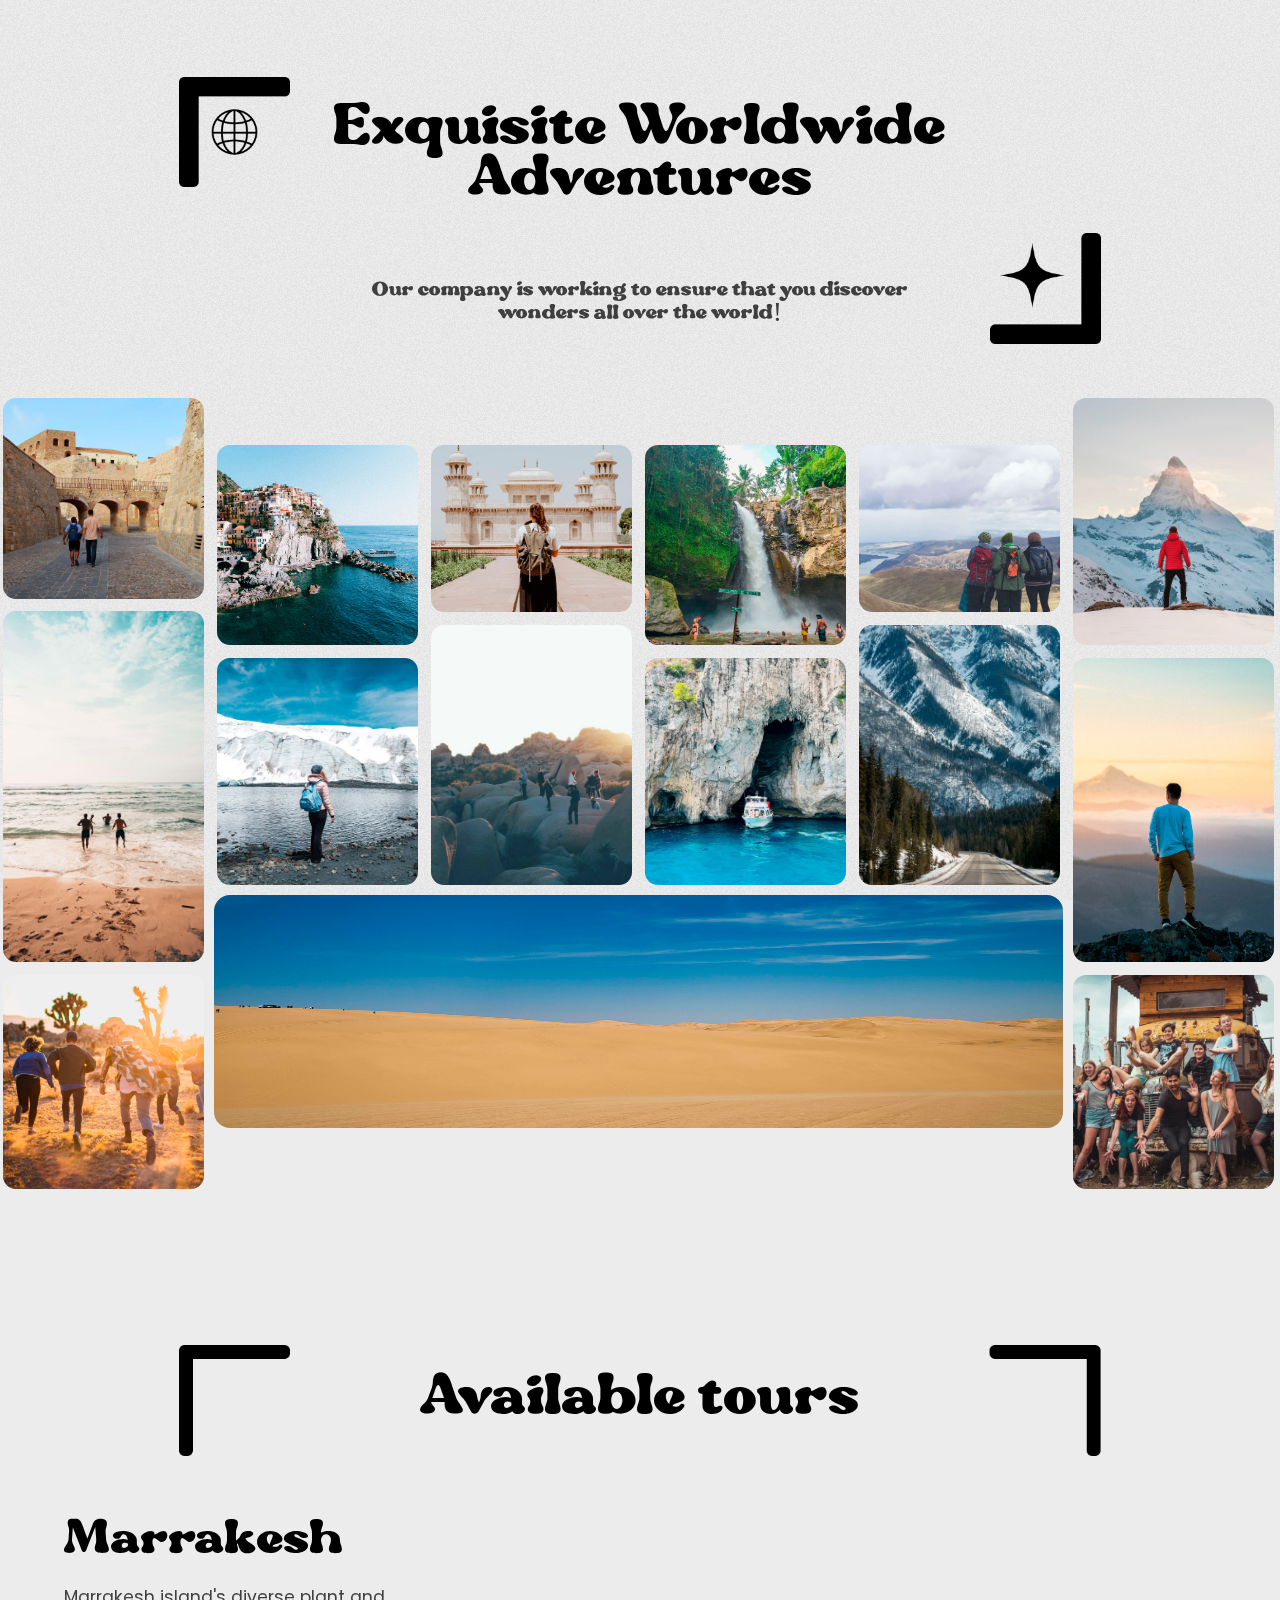
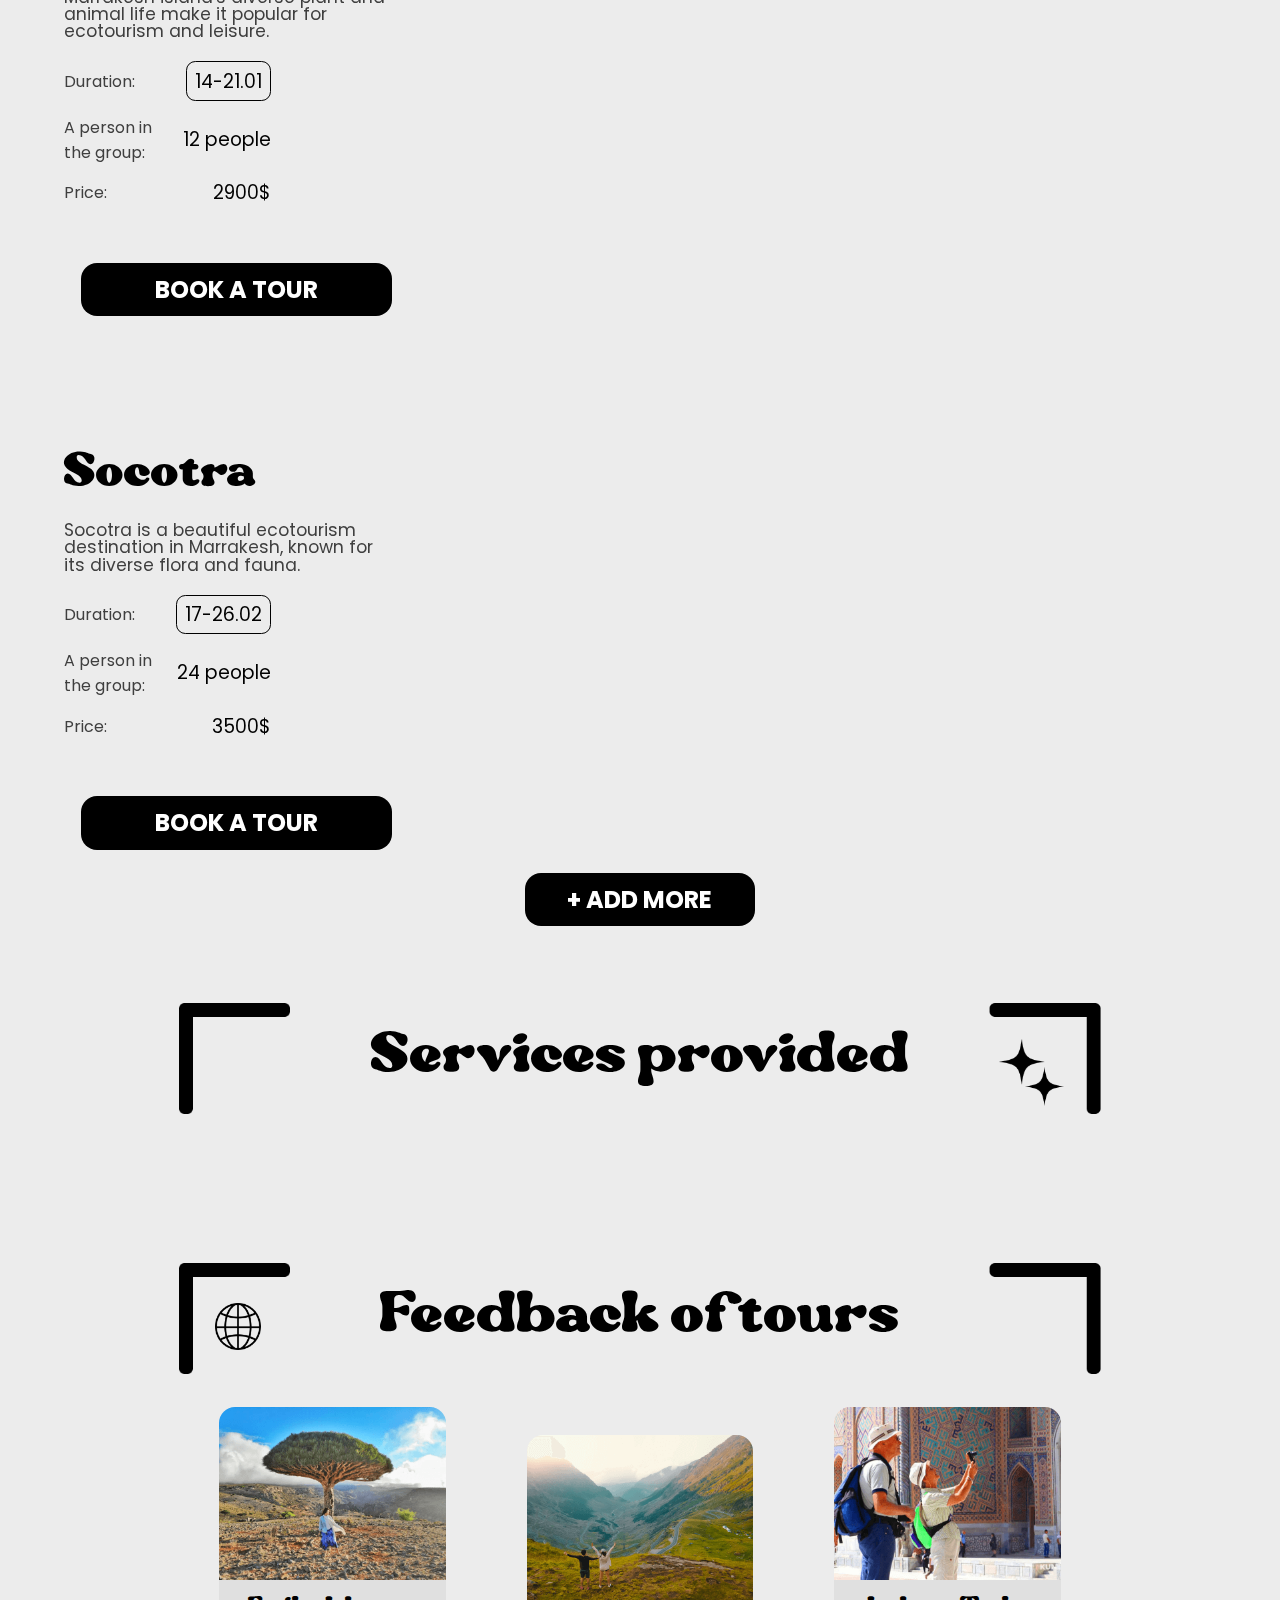
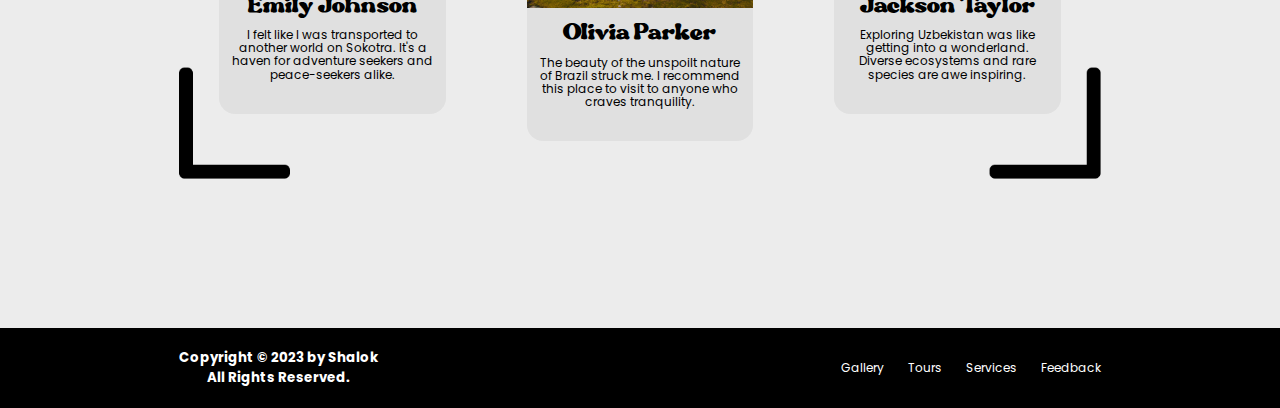
==== commit 3a68c50e: "Add files via upload" ====
--- a/index.html
+++ b/index.html
@@ -1,224 +1,306 @@
 <!DOCTYPE html>
-<html lang="ru">
+<html lang="en">
 <head>
-    <meta charset="utf-8">
-    <meta name="viewport" content="initial-scale=1.0">
+    <meta charset="UTF-8">
+    <meta name="viewport" content="width=device-width, initial-scale=1.0">
+    <link rel="stylesheet" href="https://cdnjs.cloudflare.com/ajax/libs/OwlCarousel2/2.3.4/assets/owl.carousel.min.css" integrity="sha512-tS3S5qG0BlhnQROyJXvNjeEM4UpMXHrQfTGmbQ1gKmelCxlSEBUaxhRBj/EFTzpbP4RVSrpEikbmdJobCvhE3g==" crossorigin="anonymous" referrerpolicy="no-referrer" />
+    <link rel="stylesheet" href="https://cdnjs.cloudflare.com/ajax/libs/OwlCarousel2/2.3.4/assets/owl.theme.default.css" integrity="sha512-OTcub78R3msOCtY3Tc6FzeDJ8N9qvQn1Ph49ou13xgA9VsH9+LRxoFU6EqLhW4+PKRfU+/HReXmSZXHEkpYoOA==" crossorigin="anonymous" referrerpolicy="no-referrer" />
     <link rel="stylesheet" href="style.css">
-    <link rel="shortcut icon" href="/img/logo.png" type="image/png">
+    <link rel="shortcut icon" href="/img/elements/logo.png" type="image/png">
+    <title>Shalok tour</title>
+</head>
+<body>  
+
+<nav class="header">
+    <div class="container_big">
+    <div class="nav">
+        <a href="#" class="btn nav">BOOK A TOUR</a>
+        <div class="nav_element">
+            <a href="#gallery">Gallery</a>
+            <a href="#tours">Tours</a>
+            <a href="#services">Services</a>
+            <a href="#feedback">Feedback</a>
+        </div>
+    </div>
+    </div>   
+</nav>
+
+<section class="main">
+    <div class="container">
+        <div class="content_main">
+            <div class="main_text_block">
+                <img src="img/elements/main_corner2.png">
+                <p class="main_title">Exquisite Worldwide<br>Adventures</p>
+                <p class="main_description">Our company is working to ensure that you discover<br>wonders all over the world!</p>
+                <img src="img/elements/main_corner.png">
+            </div>
+        </div>
+    </div>
+</section>
+
+<section class="gallery">
+    <div id="gallery" class="anchor"></div>
+    <div class="container_full">
+        <div class="content_gallery">
+            <img src="img/picture/gallery/gallery_picture1.jpg" class="gallery_element x310"></img>
+            <img src="img/picture/gallery/gallery_picture2.jpg" class="gallery_element x310"></img>
+            <img src="img/picture/gallery/gallery_picture3.jpg" class="gallery_element x260"></img>
+            <img src="img/picture/gallery/gallery_picture4.jpg" class="gallery_element x310"></img>
+            <img src="img/picture/gallery/gallery_picture5.jpg" class="gallery_element x260"></img>
+            <img src="img/picture/gallery/gallery_picture6.jpg" class="gallery_element x380"></img>
+            <img src="img/picture/gallery/gallery_picture7.jpg" class="gallery_element x535"></img>
+            <img src="img/picture/gallery/gallery_picture8.jpg" class="gallery_element x350"></img>
+            <img src="img/picture/gallery/gallery_picture9.jpg" class="gallery_element x400"></img>
+            <img src="img/picture/gallery/gallery_picture10.jpg" class="gallery_element x350"></img>
+            <img src="img/picture/gallery/gallery_picture11.jpg" class="gallery_element x400"></img>
+            <img src="img/picture/gallery/gallery_picture12.jpg" class="gallery_element x465"></img>
+            <img src="img/picture/gallery/gallery_picture13.jpg" class="gallery_element x330"></img>
+            <img src="img/picture/gallery/gallery_picture14.jpg" class="gallery_element_big"></img>
+            <img src="img/picture/gallery/gallery_picture15.jpg" class="gallery_element x330"></img>   
+        </div>
+    </div>
+</section>
+
+<section class="tours">
+    <div id="tours" class="anchor"></div>
+    <div class="container">
+        <div class="header_section">
+            <img src="img/elements/header_section_corner.png" class="corner">
+            <p>Available tours</p>
+            <img src="img/elements/header_section_corner.png" class="corner">
+        </div>
+    </div>
+    <div class="container_big">
+        <div class="tour_block">
+            <div class="tour_block_content">
+
+                <div class="tour_block_left">
+                    <div class="tour_content_left">
+                        <div class="top_content">
+                            <p class="tour_block_title">Marrakesh</p>
+                            <p class="tour_content_inscriptions">Marrakesh island's diverse plant and animal life make it popular for ecotourism and leisure.</p>
+                            <p class="tour_content_addition date">Duration:<span>14-21.01</span></p>
+                            <p class="tour_content_addition people">A person in<br>the group: <span>12 people</span></p>
+                            <p class="tour_content_addition price">Price:<span>2900$</span></p>
+                        </div>
+                        <div class="bottom_content">
+                            <a href="#" class="btn tours">book a tour</a>
+                        </div>
+                    </div>     
+                </div>
+
+                <div class="tour_block_right">
+                    <div class="owl-carousel slide-one">
+                        <img src="img/picture/tours/marrakesh/marrakesh.png">
+                        <img src="img/picture/tours/marrakesh/marrakesh1.png">
+                        <img src="img/picture/tours/marrakesh/marrakesh2.png">
+                        <img src="img/picture/tours/marrakesh/marrakesh3.png">
+                    </div>
+                </div>
+            </div>
+            <div class="tour_block_content">
+
+                <div class="tour_block_left">
+                    <div class="tour_content_left">
+                        <div class="top_content">
+                            <p class="tour_block_title">Socotra</p>
+                            <p class="tour_content_inscriptions">Socotra is a beautiful ecotourism destination in Marrakesh, known for its diverse flora and fauna.</p>
+                            <p class="tour_content_addition date">Duration:<span>17-26.02</span></p>
+                            <p class="tour_content_addition people">A person in<br>the group: <span>24 people</span></p>
+                            <p class="tour_content_addition price">Price:<span>3500$</span></p>
+                        </div>
+                        <div class="bottom_content">
+                            <a href="#" class="btn tours">book a tour</a>
+                        </div>
+                    </div>     
+                </div>
+
+                <div class="tour_block_right">
+                    <div class="owl-carousel slide-one">
+                        <img src="img/picture/tours/socotra/socotra.png">
+                        <img src="img/picture/tours/socotra/socotra1.png">
+                        <img src="img/picture/tours/socotra/socotra2.png">
+                        <img src="img/picture/tours/socotra/socotra3.png">
+                    </div>
+                </div>   
+            </div>
+        <div id="hidden" style="display: none; margin-top: 12%;">
+            <div class="tour_block_content">
+
+                <div class="tour_block_left">
+                    <div class="tour_content_left">
+                        <div class="top_content">
+                            <p class="tour_block_title">Annapurna ring</p>
+                            <p class="tour_content_inscriptions">This is a 160-kilometer hike through the Annapurna Mountains in Nepal, popular for its stunning views and cultural experiences.</p>
+                            <p class="tour_content_addition date">Duration:<span>12-15.05</span></p>
+                            <p class="tour_content_addition people">A person in<br>the group: <span>8 people</span></p>
+                            <p class="tour_content_addition price">Price:<span>1600$</span></p>
+                        </div>
+                        <div class="bottom_content">
+                            <a href="#" class="btn tours">book a tour</a>
+                        </div>
+                    </div>     
+                </div>
+
+                <div class="tour_block_right">
+                    <div class="owl-carousel slide-one">
+                        <img src="img/picture/tours/annapurny/annapurny.png">
+                        <img src="img/picture/tours/annapurny/annapurny1.png">
+                        <img src="img/picture/tours/annapurny/annapurny2.png">
+                        <img src="img/picture/tours/annapurny/annapurny3.png">
+                    </div>
+                </div>   
+            </div>
+
+            <div class="tour_block_content">
+
+                <div class="tour_block_left">
+                    <div class="tour_content_left">
+                        <div class="top_content">
+                            <p class="tour_block_title">Iceland</p>
+                            <p class="tour_content_inscriptions">This is a 55-kilometer hike through the highlands of Iceland, known for its breathtaking landscapes and unique cultural encounters.</p>
+                            <p class="tour_content_addition date">Duration:<span>23-28.08</span></p>
+                            <p class="tour_content_addition people">A person in<br>the group: <span>18 people</span></p>
+                            <p class="tour_content_addition price">Price:<span>4500$</span></p>
+                        </div>
+                        <div class="bottom_content">
+                            <a href="#" class="btn tours">book a tour</a>
+                        </div>
+                    </div>     
+                </div>
+
+                <div class="tour_block_right">
+                    <div class="owl-carousel slide-one">
+                        <img src="img/picture/tours/iceland/iceland.png">
+                        <img src="img/picture/tours/iceland/iceland1.png">
+                        <img src="img/picture/tours/iceland/iceland2.png">
+                        <img src="img/picture/tours/iceland/iceland3.png">
+                    </div>
+                </div>   
+            </div>
+        </div>
+            
+            
+
+            <a class="btn add" id="add" href="#box">+ add more</a>
+        </div>
+    </div>
     
-  <title>SMILE soda</title>
-   
-</head>
-<body>
-<div class="main_bg" id="main_bg">
-<header>
-    <div class="container">
-        <div class="header">
-            <img src="img/other/logo_white.png" alt="SMILE SODA" class="header_logo">
-            <nav class="header-nav">
-                <a href="#buy">Buy</a>
-                <a href="#product">Product</a>
-                <a href="#promotions">News</a>
+</section>
+<section class="servis" >
+    <div id="services" class="anchor"></div>
+    <div class="container">
+        <div class="header_section service">
+            <img src="img/elements/header_section_corner.png" class="corner">
+            <p>Services provided</p>
+            <img src="img/elements/header_section_corner.png" class="corner">
+            <img src="img/elements/stars.png" class="servis_stars">
+        </div>
+    </div>
+    
+    <div class="container_full">
+        <div class="services_content">
+            <div class="services_slider">
+                <div class="owl-carousel slide-two">
+                    <div class="services_card">
+                        <img src="img/picture/service/company.png">
+                        <p class="title_card_services">Good company</p>
+                        <p class="description_card_services">Professional and attentive support, creating comfort and unforgettable impressions during your tours.</p>
+                    </div>
+                    <div class="services_card">
+                        <img src="img/picture/service/tour.png">
+                        <p class="title_card_services">Routes</p>
+                        <p class="description_card_services">Discover the rich history and culture of the place by visiting local villages that have preserved their traditions and customs.</p>
+                    </div>
+                    <div class="services_card">
+                        <img src="img/picture/service/housing.png">
+                        <p class="title_card_services">Housing</p>
+                        <p class="description_card_services">Find the perfect accommodation for your tour with our personalized selection tailored to your preferences and budget.</p>
+                    </div>
+                    <div class="services_card">
+                        <img src="img/picture/service/attractions.png">
+                        <p class="title_card_services">Attractions</p>
+                        <p class="description_card_services">An exciting tour that reveals the magic of history, culture and beauty with unforgettable sights that will leave you delighted and inspired.</p>
+                    </div>
+                    <div class="services_card">
+                        <img src="img/picture/service/cuisine.png">
+                        <p class="title_card_services">Local cuisine</p>
+                        <p class="description_card_services">Find out the taste of the area! Discover new flavors, experiences and traditions with our show of local cuisine during the tour.</p>
+                    </div>
+                    <div class="services_card">
+                        <img src="img/picture/service/boat.png">
+                        <p class="title_card_services">Boat trips</p>
+                        <p class="description_card_services">Sail around Socotra, see unique views, plants, and wildlife. Learn about history and culture, taste local food on a guided boat trip.</p>
+                    </div>
+                    <div class="services_card">
+                        <img src="img/picture/service/animals.png">
+                        <p class="title_card_services">Wild animals</p>
+                        <p class="description_card_services">Thrills, exotic nature, local cuisine. Marrakech Review: impressions, pleasures, discoveries!</p>
+                    </div>
+                    
+                </div>
+            </div>
+        </div>
+    </div>
+
+</section>
+<section class="feedback">
+    <div id="feedback" class="anchor"></div>
+    <div class="container">
+        <div class="header_section">
+            <img src="img/elements/header_section_corner.png" class="corner">
+            <p>Feedback of tours</p>
+            <img src="img/elements/header_section_corner.png" class="corner">
+            <img src="img/elements/planet.png" class="planet">
+        </div>
+        <div class="feedback_content">
+            <div class="feedback_card">
+                <img src="img/picture/feedback/feedback1.png">
+                <div class="inscription_feedback">
+                    <p class="feedback_name">Emily Johnson</p>
+                    <p class="feedback_comment">I felt like I was transported to another world on Sokotra. It's a haven for adventure seekers and peace-seekers alike.</p>
+                </div>
+            </div>
+            <div class="feedback_card center">
+                <img src="img/picture/feedback/feedback2.png">
+                <div class="inscription_feedback">
+                    <p class="feedback_name">Olivia Parker</p>
+                    <p class="feedback_comment">The beauty of the unspoilt nature of Brazil struck me. I recommend this place to visit to anyone who craves tranquility.</p>
+                </div>
+            </div>
+            <a class="feedback_card">
+                <img src="img/picture/feedback/feedback3.png">
+                <div class="inscription_feedback">
+                    <p class="feedback_name">Jackson Taylor</p>
+                    <p class="feedback_comment">Exploring Uzbekistan was like getting into a wonderland. Diverse ecosystems and rare species are awe inspiring.</p>
+                </div>
+            </a>
+        </div>
+        <div class="bottom_section">
+            <img src="img/elements/header_section_corner.png" class="corner">
+            <img src="img/elements/header_section_corner.png" class="corner">
+        </div>
+    </div>
+</section>
+<section class="footer">
+    <div class="container">
+        <div class="footer_content">
+            <p class="footer_copyright">Copyright © 2023 by Shalok<br>All Rights Reserved.</p>
+            <div class="footer_nav">
+                <a href="#gallery">Gallery</a>
+                <a href="#tours">Tours</a>
+                <a href="#services">Services</a>
                 <a href="#feedback">Feedback</a>
-            </nav>
-        </div>
-    </div>
-</header>
-
-<section>
-    <div class="container">
-        <div class="main">
-            <div class="main_content">
-                <div style="width: 600px; height: 600px;">
-                    <div class="main_can">
-                        <img src="" alt="" id="one">
-                        <img src="" alt="" id="two">
-                    </div>
-                </div>
-                <div class="main_text">
-                    <p id="main_title"></p>
-                </div>
-                <img src="" class="main_element first_element"></img>
-                <img  src="" class="main_element2 first_element"></img>
-                <img src="" class="main_element second_element"></img>
-                <img src="" class="main_element2 second_element"></img>
-                <img src="" class="main_element third_element"></img>
-                <img src="" class="main_element2 third_element"></img>
-                <img src="" class="main_element fourth_element"></img>
-                <img src="" class="main_element2 fourth_element"></img>
-                <img src="" class="main_element sixth_element"></img>
-                <img src="" class="main_element2 sixth_element"></img>
-                <img src="" class="additional_element first_element"></img>
-                <img src="" class="additional_element2 first_element"></img>
-                <img src="" class="additional_element second_element"></img>
-                <img src="" class="additional_element2 second_element"></img>
-                <img src="" class="additional_element third_element"></img>
-                <img src="" class="additional_element2 third_element"></img>
-                <img src="" class="additional_element fourth_element"></img>
-                <img src="" class="additional_element2 fourth_element"></img>
-                <img src="" class="additional_element sixth_element"></img>
-                <img src="" class="additional_element2 sixth_element"></img>
-            </div>
-        </div>
-    </div>
-    <img src="img/other/wave_main.svg" alt="" >
-</section>
-
-</div>
-
- <section class="buy" id="buy">
-    <div class="container">
-    <div class="buy_content">
-
-        <div class="buy_img">
-            <img src="img/other/spot.svg" alt="" class="buy_spot">
-            <img src="img/Soda can/soda_can_watermelon.png" alt="" class="buy_can">
-        </div>
-
-        <div class="buy_text">
-            <div class="buy_title">
-                <p class="buy_text_title"><span>TASTE OF</span><br>MAXIMUM QUALITY</p>
-                <p class="buy_volume">0.45<span>л</span></p>
-            </div>
-            <p class="buy_description">
-                Symphony of taste and quality: Immerse yourself in the world of indescribable taste, which plays on the notes of quality.
-            </p>
-            <a href="#" class="btn_buy">BUY</a>
-        </div>
-
-
-    </div>
-   </div>
-</section>
-
-<section class="product" id="product">
-    <img src="img/other/wave_main.svg" alt="" class="product_wave">
-    <div class="container">
-        <div class="product_content">
-
-            <div class="product_stock">
-
-                <div class="product_card">
-                    <div class="circle_product">
-                        <img src="img/Soda can/soda_can_watermelon.png" alt="">
-                    </div>
-                    <div class="text_product">
-                        <h1 class="product_title">Watermelon</h1>
-                        <p class="product_description">Freshness of the best watermelon!</p>
-                    </div>
-                    <a href="#" class="product_btn">BUY</a>
-                </div>
-
-                <div class="product_card">
-                    <div class="circle_product">
-                        <img src="img/Soda can/soda_can_apple.png" alt="">
-                    </div>
-                    <div class="text_product">
-                        <h1 class="product_title">Sour Apple</h1>
-                        <p class="product_description">Apple soda: bright, fresh, natural!</p>
-                    </div>
-                    <a href="#" class="product_btn">BUY</a>
-                </div>
-
-                <div class="product_card">
-                    <div class="circle_product">
-                        <img src="img/Soda can/soda_can_banana.png" alt="">
-                    </div>
-                    <div class="text_product">
-                        <h1 class="product_title">Ripe Banana</h1>
-                        <p class="product_description">Banana exotics in every bottle!</p>
-                    </div>
-                    <a href="#" class="product_btn">BUY</a>
-                </div>
-
-                <div class="product_card">
-                    <div class="circle_product">
-                        <img src="img/Soda can/soda_can_grape.png" alt="">
-                    </div>
-                    <div class="text_product">
-                        <h1 class="product_title">Juicy Grapes</h1>
-                        <p class="product_description">A fresh grape blast in every gulp!</p>
-                    </div>
-                    <a href="#" class="product_btn">BUY</a>
-                </div>
-
-            </div>
-
-        </div>
-    </div>
-    <div id="promotions"></div>
-</section>
-
-<section class="video" >
-    <div class="container_video">
-
-    <div class="video_content">
-
-        <div class="back_video">
-            <a href="https://www.youtube.com/watch?v=XeY2dumnc4w" class="link_video"><img src="img/other/video.png" alt=""></a>
-        </div>
-        <div class="text_video">
-            <p class="video_text_title">What is it?</p>
-            <p class="video_text_description">The Smile soda brand can be associated with the concept of joy and smiles. It can be a drink that not only refreshes, but also makes people happier.</p>
-            <a class="link_text_video" href="#">Read more</a>
-        </div>
-    </div>
-
-    </div>
-</section>
-
-<section class="feedback" id="feedback">
-    <div class="container">
-
-        <div class="feedback_content">
-            <p class="feedback_title">Feedback</p>
-            <form>
-
-                <div class="input-box">
-                    <div class="input-filed">
-                        <input class="sd" type="text" placeholder="Your name" required>
-                        <span class="focus"></span>
-                    </div>
-                    <div class="input-filed">
-                        <input type="email" placeholder="Email Addres" required>
-                        <span class="focus"></span>
-                    </div>
-                </div>
-    
-                <div class="textarea-filed">
-                    <textarea name="" id="" cols="30" rows="10" placeholder="Your Message"></textarea>
-                    <span class="focus"></span>
-                </div>
-            </form>
-            <button class="feedback_form_btn">Submit</button>
-        </div>
-
-    </div>
-</section>
-
-<section class="footer">
-    <img src="img/other/footer_wave.svg" alt="">
-        <div class="footer_background">
-            <div class="footer_content">
-                <div class="footer_copyright">
-                    <p>Copyright © 2023 by Shalok <br> All Rights Reserved.</p>
-                </div>
-                <div class="footer_nav">
-                    <a href="#">Buy</a>
-                    <a href="#">Product</a>
-                    <a href="#">News</a>
-                    <a href="#">Feedback</a>
-                </div>        
-                <a class="footer_icon_top" href="#">
-                        <img src="img/other/arrow_footer.svg" alt="">
-                </a>
-            </div>
-        </div>
-    </div>
-</section> 
-
+            </div>
+        </div>
+    </div>
+</section>
+
+
+
+
+<script src="https://cdnjs.cloudflare.com/ajax/libs/jquery/3.7.1/jquery.min.js" integrity="sha512-v2CJ7UaYy4JwqLDIrZUI/4hqeoQieOmAZNXBeQyjo21dadnwR+8ZaIJVT8EE2iyI61OV8e6M8PP2/4hpQINQ/g==" crossorigin="anonymous" referrerpolicy="no-referrer"></script>
+<script src="https://cdnjs.cloudflare.com/ajax/libs/OwlCarousel2/2.3.4/owl.carousel.min.js" integrity="sha512-bPs7Ae6pVvhOSiIcyUClR7/q2OAsRiovw4vAkX+zJbw3ShAeeqezq50RIIcIURq7Oa20rW2n2q+fyXBNcU9lrw==" crossorigin="anonymous" referrerpolicy="no-referrer"></script>
 <script src="script.js"></script>
 </body>
-</html>
-
-
+</html>--- a/style.css
+++ b/style.css
@@ -1,8 +1,7 @@
 @import 'reset.css';
  
 *{
-    color: #000000;
-    font-family: 'Poppins-Medium';   
+    color: black;
     outline: none;
     scroll-behavior: smooth;
 }
@@ -10,714 +9,464 @@
     background-color: #ECECEC;
 }
 
+body::after{
+    position: fixed;
+    top: 0;
+    left: 0;
+    width: 100vw;
+    height: 100vh;
+    content: '';
+    opacity: .03;
+    pointer-events: none;
+    z-index: -1;
+    background: url(img/elements/noise.gif);
+
+}
+
 .container{
     margin: 0 auto;
-    width: 88%;
-}
-/* Шапка */
-.header{
-    display: flex;
-    align-items: center;
-    justify-content: space-between;
-    padding-top: 12px;
-}
-
-.header_logo{
-    max-width: 180px;
-}
-
-.header-nav a{
-    color: #ffffff;
-    font-size: 28px;
-    margin-left: 40px;
-}
-
-#menu-icon{
-    cursor: pointer;
-    display: block;
-    font-size: 32px;
-}
-/* Первая секция */
-
-.main{
-    height: 80vh;
-}
-
-.main_content{
+    width: 72%;
+
+}
+.container_big{
+    margin: 0 auto;
+    width: 90%; 
+}
+.container_full{
+    margin: 0 auto;
+    width: 100%; 
+}
+/*Разное*/
+.btn{
     display: flex;
     justify-content: center;
-    align-items: center;
-    height: 80vh;
+    margin: 0 auto;
     position: relative;
     overflow: hidden;
-}
-
-.main_content img{
-    width: 320px;
-    z-index: 99;
-    filter: drop-shadow(-13px 10px 8px rgba(0,0,0,0.4));
-}
-
-.main_text{
+    text-transform: uppercase;
+    font-family: 'Poppins-Black';
+    background-color: black;
+    color: #ffffff;
+    font-size: calc(36 * 100vw / 1920);
+    border-radius: calc(24 * 100vw / 1920);
+    padding: calc(14 * 100vw / 1920) calc(48 * 100vw / 1920);
+    width: 90%;
+}
+/* .btn:hover {
+    box-shadow: 1px 1px 25px 10px rgba(0, 0, 0, 0.4);
+} */
+.btn:before {
+  content: "";
+  position: absolute;
+  top: 0;
+  left: -100%;
+  width: 100%;
+  height: 100%;
+  background: linear-gradient(
+    120deg,
+    transparent,
+    rgba(255, 255, 255, 0.4),
+    transparent
+  );
+  transition: all 650ms;
+}
+
+.btn:hover:before {
+  left: 100%;
+}
+.anchor {
+    display: block;
+    position: relative;
+    top: -100px;
+    visibility: hidden;
+  }
+/*Шапки секций*/
+.header_section.service{
+    margin-bottom: 7%;
+}
+.header_section,.bottom_section{
+    width: 100%;
+    height: calc(160 * 100vw / 1920);
+    position: relative;
+    display: flex;
+    align-items: center;
+    text-align: center;
+    margin-bottom: 4%;
+    user-select: none;
+}
+.bottom_section{
+    margin-top: -8%;
+    z-index: -2;
+    user-select: none;
+}
+.header_section p{
+    width: 100%;
+    font-size: calc(120 * 100vw / 1920);
+    font-family: 'Nighty';
+}
+.header_section .corner,.bottom_section .corner{
+    width: 12%;
     position: absolute;
-}
-
-.main_text p{
-    font-size: 140px;
-    color: white;
-    font-family: 'TTnorms_Heavy';
-}
-
-
-.main_element,
-.main_element2{
-    content: "";
+    top: 0;
+}
+.servis_stars{
+    width: 7%;
     position: absolute;
-    width: 150px;
-    height: 145px;
-    animation: slide 3s infinite alternate-reverse linear 0s;
-}
-
-.main_element.first_element,
-.main_element2.first_element{
-    top: 14%;
-    left: 80%;
-}
-
-.main_element.second_element,
-.main_element2.second_element{
-    top: 54%;
-    left: 60%;
-    rotate: 114deg;
-    width: 130px;
-}
-
-.main_element.third_element,
-.main_element2.third_element{
-    top: 14%;
-    left: 30%;
-    width: 120px;
-    rotate: 160deg;
-}
-
-.main_element.fourth_element,
-.main_element2.fourth_element{
-    top: 70%;
-    left: 88%;
-    width: 120px;
-    rotate: 70deg;
-}
-.main_element.sixth_element,
-.main_element2.sixth_element{
-    top: 70%;
-    left: 12%;
-    rotate: -30deg;
-}
-
-.additional_element,.additional_element2{
-    content: "";
+    top: 34%;
+    right: 4%;
+}
+.planet{
+    width: 5%;
     position: absolute;
-    max-width: 170px;
-    height: 145px;
-    animation: slide 3s infinite alternate-reverse linear 0s;
-}
-
-.additional_element.first_element,
-.additional_element2.first_element{
-    top: 18%;
-    left:4%;
-    rotate: 10deg;
- 
+    top: 40px;
+    left: 36px;
+}
+
+.header_section img:nth-child(1){
+    right: 0;
+    transform: scale(-1, 1);
+}
+.header_section img:nth-child(2){
+    left: 0;
+}
+.bottom_section img:nth-child(1){
+    right: 0;
+    transform: scale(-1, -1);
+}
+.bottom_section img:nth-child(2){
+    transform: scale(1, -1);
+    left: 0;
+}
+/*nav*/
+.header{
+    width: 100%;
+    display: flex;
+    opacity: 0;
+    justify-content: center;
+    position: fixed;
+    z-index: 100;
+    transition: .3s;
+}
+.header.stiky{
+    opacity: 1;
+    background-color: #ececec;
+}
+.nav{
+    display: flex;
+    justify-content: space-between;
+    align-items: center;
+    width: 100%;
+    height: 100%;
+}
+.btn.nav{
+    justify-content: center;
+    margin: 0;
+    width: 26%;
+    height: 80%;
+}
+.nav_element{
+    font-family: 'Poppins-Regular';
+    font-size: calc(20 * 100vw / 1920);
     
-}
-.additional_element.second_element,
-.additional_element2.second_element{
-    top: 76%;
-    left: 4%;
-    rotate: 50deg;
-}
-.additional_element.third_element,
-.additional_element2.third_element{
-    top: 4%;
-    left: 66%;
-    width: 150px;
-    rotate:-80deg;
-}
-.additional_element.fourth_element,
-.additional_element2.fourth_element{
-    top: 58%;
-    left: 74%;
-    rotate: 150deg;
-    width: 130px;
-}
-
-.additional_element.sixth_element,
-.additional_element2.sixth_element{
-    top: 56%;
-    left: 34%;
-    rotate: 180deg;
-    width: 140px;
-}
-
-@keyframes slide {
-    0%{
-        transform: translateX(0px);
-    }
-    100%{
-        transform: translateX(20px);
-    }
-  }
-
-
-.main_bg{
-    transition: .5s;
-}
-.main_can{
-    width: 100%;
-}
-.main_can img{
+    border-radius: calc(24 * 100vw / 1920);
+    padding: calc(10 * 100vw / 1920) calc(20 * 100vw / 1920);
+    background-color: #ececec;
+}
+.nav_element a{ 
+    margin:calc(20 * 100vw / 1920);
+}
+
+/*Главная надпись*/
+.main{
+    padding: 6% 0 4% 0;
+}
+.content_main{
+    position: relative;
+    width: 100%;
+}
+
+.main_text_block img{
+    user-select: none;
+    width: 12%;
     position: absolute;
-    margin-left: auto;
-    margin-right: auto;
+}
+.main_text_block img:nth-child(1){
+    right: 0;
+    bottom: 0;
+}
+.main_text_block img:nth-child(4){
+    top: 0;
     left: 0;
-    right: 0;
-    transition: .5s;
-}
-/* Покупка */
-.buy{
-    background-color: #ffffff;
-    height: 100vh;
-    display: flex;
-    align-items: center;
-    justify-content: center;
-}
-
-.buy_content{
-    height: 850px;
-    display: flex;
-    justify-content: center;
-    align-items: center;
-}
-
-.buy_img{
-    display: flex;
-    justify-content: center;
-    align-items: center;
-    position: relative;
-    width: 520px;
-    height: 800px;
-
-}
-.buy_spot{
-    position: absolute;
-    max-height: 680px;
-    transition: .5s;
-    
-}
-
-.buy_img:hover .buy_can,
-.buy_img:hover .buy_spot{
-    rotate:2deg;
-}
-
-.buy_can{
-    max-height: 520px;
-    rotate: -5deg;
-    transition: .5s;
-}
-
-.buy_title{
-    max-width: 816px;
-    display: flex;
-    align-items: center;
-    gap: 16px;
-}
-
-.buy_text_title{
-    font-family: 'TTnorms_Heavy';
-    font-size: calc(40 * 100vw / 1920);
-    line-height: calc(50 * 100vw / 1920);
-}
-
-.buy_text_title span{
-    font-family: 'TTnorms_Heavy';
-    font-size: calc(80 * 100vw / 1920);
-}
-
-.buy_volume{
-    font-family: 'TTnorms_Bold';
-    color: #FD4659;
+}
+
+.main_title{
+    width: 100%;
+    text-align: center;
     font-size: calc(120 * 100vw / 1920);
-    line-height: 50px;
-    transition: 2s    
-}
-
-.buy_volume span{
-    font-size: 52px;
-    color: #FD4659;
-    font-family: 'TTnorms_Bold';   
-}
-
-.buy_description{
-    font-family: 'Poppins-Medium';
-    font-size: 26px;
-    max-width: 660px;
-    margin: 18px 0 32px 0;
-    line-height: 38px;
-}
-
-.btn_buy{
-    display: flex;
-    justify-content: center;
-    align-items: center;
-    margin: 0 auto;
-    width: 260px;
-    height: 80px;
-    background: #FD4659;
-    color: #ffffff;
-    font-family: 'Poppins-Black';
-    font-size: 64px;
-    border-radius: 10px;
-    transition: .5s;
-}
-
-.btn_buy:hover{
-    width: 280px;
-}
-
-/* product */
-.product{
-
-    height: 100%;
-}
-.product_wave{
-    transform: scale(-1, -1);
-}
-
-.product_stock{
-    display: flex;
-    align-items: center;
-    justify-content: center;
-    gap: 80px;
-    flex-wrap: wrap;
-}
-
-.product_card{
-    width: 300px;
-    height: 400px;
-    background-color: #ffffff;
-    border-radius: 10px;
-
-    display: flex;
-    flex-direction: column;
-    justify-content: center;
-    align-items: center;
-    gap: 24px;
-    transition: .6s;
-}
-
-.product_content{
-    display: flex;
-    justify-content: center;
-    align-items: center;
-    height: 80vh;
-}
-
-.circle_product{
-    width: 190px;
-    height: 250px;
-    border-radius: 190px;
-    
-    position: relative;
-    padding: 0 35px 32px 0;
-    background: radial-gradient(circle closest-side, #ECECEC 85%, transparent 86%);
-    -webkit-mask: 
-    radial-gradient(circle closest-side, #ECECEC 85%, transparent 86%),
-    linear-gradient(#fff, #fff) top/120% 70% no-repeat; 
-}
-
-.circle_product img{
-    position: absolute;
-    left: 32px;
-    top: 65px;
-    max-width: 124px;
-    transition: .6s;
-    
-}
-
-.text_product{
+    font-family: 'Nighty';
+    line-height: 63%;
+}
+.main_description{
+    width: 100%;
+    padding-top: 8%;
+    text-align: center;
+    font-size: calc(42 * 100vw / 1920);
+    color: #3F3F3F;
+    font-family: 'Nighty';
+    line-height: 83%;
+}
+
+.main_text_block{
+    padding: 3% 0 2% 0;
     display: flex;
     justify-content: center;
     align-items: center;
     flex-direction: column;
-    margin-top: -40px;
-}
-
-.product_title{
-    font-family: 'Poppins-Medium';
-    font-size: 36px;
-    line-height: 46px;
-}
-
-.product_description{
-    font-family: 'Poppins-Medium';
-    font-size: 14px;
-}
-
-.product_btn{ 
-    display: flex;
-    justify-content: center;
-    width: 180px;
-    height: 48px;
-
-    background: #FD4659;
+}
+
+/*Галлерея*/
+
+.content_gallery{
+    width: 100%;
+    display: grid;
+    grid-template-columns: repeat(6, 16.2%);
+    grid-gap: calc(10 * 100vw / 1920);
+    object-fit: contain;
+}
+
+.gallery_element{
+    width: 100%;
+    background-position: center center;
+    background-size: cover;
+    background-repeat: no-repeat;
+    border-color: transparent;
+    object-fit: cover;
+    overflow: hidden;
+    border-style: solid;
+    border-radius: calc(24 * 100vw / 1920);
+}
+.gallery_element_big{
+    height: calc(350 * 100vw / 1920);
+    width: 100%;
+    grid-column-start: 2;
+    grid-column-end: 6;
+    margin-top: calc(-115 * 100vw / 1920);
+    border-radius: calc(24 * 100vw / 1920);
+}
+.gallery_element.x310{
+    height:calc(310 * 100vw / 1920);
+}
+.gallery_element.x260{
+    height: calc(260 * 100vw / 1920);
+}
+.gallery_element.x380{
+    height: calc(380 * 100vw / 1920);
+}
+.gallery_element.x535{
+    height: calc(535 * 100vw / 1920);
+}
+.gallery_element.x350{
+    height: calc(350 * 100vw / 1920);
+}
+.gallery_element.x400{
+    height: calc(400 * 100vw / 1920);
+}
+.gallery_element.x465{
+    height: calc(465 * 100vw / 1920);
+}
+.gallery_element.x260{
+    height: calc(260 * 100vw / 1920);
+}
+.gallery_element.x330{
+    height: calc(330 * 100vw / 1920);
+}
+
+.gallery_element:nth-child(7){
+    margin-top: calc(-70 * 100vw / 1920);
+}
+.gallery_element:nth-child(n+2):nth-child(-n+5){
+    margin-top: calc(70 * 100vw / 1920);
+}
+.gallery_element:nth-child(9),.gallery_element:nth-child(11){
+   margin-top: calc(-50 * 100vw / 1920);
+}
+
+/*Доступные туры*/
+.tours{
+    margin-top:12%;
+}
+.tour_block{
+    margin: 6% 0 4% 0;
+}
+.tour_block_content{
+    display: flex;
+    justify-content: space-between;
+    margin-bottom: 12%;
+}
+.tour_block_content:nth-child(2){
+    margin-bottom: 2%;
+}
+.tour_block_left{
+    width: 30%;
+    position: relative;
+}
+.tour_content_left{
+    display: flex;
+    flex-direction: column;
+    justify-content: space-between;
+    height: 100%;
+}
+.tour_block_right{
+    width: 70%;
+}
+.tour_block_title{
+    font-size: calc(100 * 100vw / 1920);
+    font-family: 'Nighty';
+    line-height: 60%;
+}
+.tour_content_inscriptions{
+    font-family: 'Poppins-Regular';
+    font-size: calc(26 * 100vw / 1920);
+    color: #3F3F3F;
+    width: 94%;
+    line-height: 100%;
+    margin: 8% 0 6% 0;
+}
+.tour_content_addition,.tour_content_price{
+    font-family: 'Poppins-Regular';
+    font-size: calc(24 * 100vw / 1920);
+    color: #3F3F3F;
+    width: 60%;
+    display: flex;
+    justify-content: space-between;
+    align-items: center;
+    margin-bottom: 4%;
+}
+.tour_content_addition.date span{
+    border-radius: calc(14 * 100vw / 1920);
+    border: black solid calc(2 * 100vw / 1920);
+    padding: 2% 4%;
+    font-size: calc(28 * 100vw / 1920);
+    color: black;
+}
+.tour_content_addition.people span,.tour_content_addition.price span{
+    font-size: calc(28 * 100vw / 1920);
+    color: black;
+}
+
+.slide-one .owl-item img {
+    height:calc(700 * 100vw / 1920);
+    object-fit: cover;
+    border-radius: calc(24 * 100vw / 1920);
+  }
+
+.btn.add{
+    width: 20%;
+}
+
+.tour_content_btn img{
+    width: calc(122 * 100vw / 1920);
+}
+
+.owl-dots{
+    display: none;
+}
+
+/*Доступные сервисы*/
+.services_card{
+    width: 90%;
+}
+.slide-two .owl-item img {
+    width:calc(400 * 100vw / 1920);
+    height:calc(450 * 100vw / 1920) ;
+}
+.title_card_services{
+    font-family: 'Poppins-Black';
+    margin: 4% 0 6% 0;
+    font-size: calc(36 * 100vw / 1920);
+    line-height: 60%;
+}
+.description_card_services{
+    font-family: 'Poppins-Regular';
+    font-size: calc(18 * 100vw / 1920);
+    line-height: 110%;
+    color: #3F3F3F;
+}
+
+/*Отзывы*/
+.feedback,.servis{
+    margin: 6% 0 12% 0;
+}
+.feedback_content{
+    display: flex;
+    justify-content: space-around;
+}
+.feedback_card{
+    overflow: hidden;
+    border-radius: calc(24 * 100vw / 1920);
+    width: calc(340 * 100vw / 1920);
+    height: calc(460 * 100vw / 1920);
+    transition: .4s;
+}
+.feedback_card.center{
+    margin-top: 3%;
+}
+.feedback_card img{
+    width: 100%;
+}
+.inscription_feedback{
+    background-color: #e0e0e0;
+    height: 100%;
+}
+.feedback_name{
+    text-align: center;
+    font-family: 'Nighty';
+    font-size: calc(48 * 100vw / 1920);
+    padding: 6% 0 4% 0;
+}
+.feedback_comment{
+    font-family: 'Poppins-Regular';
+    text-align: center;
+    margin: 0 auto;
+    font-size: calc(18 * 100vw / 1920);
+    line-height: 110%;
+    width: 90%;
+}
+.feedback_card:hover{
+    box-shadow: 1px 1px 25px 10px rgba(0, 0, 0, 0.4);
+}
+/*footer*/
+.footer{
+    background-color: #000000;
+}
+.footer_content{
+   display: flex;
+   justify-content: space-between;
+   align-items: center;
+   height: calc(120 * 100vw / 1920);
+}
+.footer_copyright{
     color: #ffffff;
     font-family: 'Poppins-Black';
-    font-size: 32px;
-    border-radius: 10px;
-    transition: .5s;
-}
-
-.product_card:hover{
-    height: 480px;
-}
-
-.product_card:hover .circle_product img{
-    top: 14px;
-}
-
-/* ВИДЕО */
-
-.video{
-    height: 80vh;
-}
-
-.container_video{
-    margin: 0 auto;
-    max-width: 1400px;
-}
-
-.video_content{
-    display: flex;
-    align-items: center;
-    justify-content: right;
-    position: relative;
-    height: 80vh;
-}
-
-.back_video{
-    position: absolute;
-    left: 0;
-    z-index: 0;
-}
-.link_video{
-    position: relative;
-}
-
-.link_video::before{
-    content: '';
-    background-image: url('img/other/video_play.svg');
-    background-size: 100px 150px;
-    background-repeat: no-repeat;
-    position: absolute;
-    width: 100px;
-    height:140px;
-    top: 180px;
-    left: 420px;
-    z-index: 1;
-    transition: .4s;
-}
-.link_video:hover:before{
-    top: 178px;
-    left: 418px;
-    width: 110px;
-    height:160px;
-    background-size: 105px 155px;
-}
-
-
-.link_video img{
-    max-width: 920px;
-    border-radius: 10px;
-}
-
-.text_video{
-    background-color: #ffffff;
-    max-width: 772px;
-    padding: 30px 50px 90px 80px;
-    border-radius: 10px;
-    z-index: 1;
-}
-
-.video_text_title{
-    color: #FD4659;
-    font-family: 'Poppins-Bold';
-    font-size: 96px;
-    line-height: 120px;
-}
-
-.video_text_description{
-    color: #000000;
-    font-size: 20px;
-    font-family: 'Poppins-Bold';
-    line-height: 28px;
-    margin-bottom: 60px;
-}
-
-.link_text_video{
-    position: relative;
-    margin-left: 70px;
-
-    color: #000000;
-    font-size: 26px;
-    font-family: 'Poppins-Bold';
-    z-index: 4;
-}
-
-.link_text_video::before{
-    content: '';
-    background-image: url('img/other/arrow.png');
-    background-repeat: no-repeat;
-    position: absolute;
-    width: 220px;
-    height:40px;
-    top: 26px;
-    left: -40px;
-    z-index: 2;
-    transition: .4s;
-}
-.link_text_video:hover:before{
-    left: -20px;
-}
-
-.link_text_video::after{
-    content: '';
-    background-image: url('img/other/ellipse.png');
-    background-repeat: no-repeat;
-    position: absolute;
-    width: 140px;
-    height:140px;
-    top: -50px;
-    left: -80px;
-    z-index: -11;
-}
-
-/* отправка сообщения */
-
-.feedback{
-    height: 100%;
-    position: relative;
-}
-
-.feedback_content{
-    display: flex;
-    align-items: center;
-    justify-content: center;
-    position: relative;
-    flex-direction: column;
-    height: 100vh;
-}
-
-.feedback_title{
-    font-family: 'TTnorms_Heavy';
-    font-size: 128px;
-    color: #FD4659;
-}
-
-.feedback_content form{
-    width: 100%;
-    max-width: 800px;
-    margin: 30px 0 10px 0;
-}
-
-.input-box{
-    display: flex;
-    align-items: center;
-    justify-content: space-between;
-}
-
-.input-filed{
-    position: relative;
-    width: 49%;
-    margin: 10px 0;
-    overflow: hidden;
-}
-
-.input-filed input{
-    width: 100%;
-    height: 100%;
-    padding: 20px;
-
-    border: #FD4659 solid 3px;
-    border-radius: 10px;
-}
-
-.textarea-filed{
-    position: relative;
-    overflow: hidden;
-    height: 296px;
-}
-
-.textarea-filed textarea{
-    width: 100%;
-    padding: 20px;
-    resize: none;   
-    border: #FD4659 solid 3px;
-    border-radius: 10px;
-}
-
-.feedback_form_btn{
-    width: 200px;
-    font-size: 36px;
-    border-radius: 10px;
-    background: #FD4659;
-    border: 3px solid #FD4659;
+    font-size: calc(20 * 100vw / 1920);
+    text-align: center;
+}
+.footer_nav a{
     color: #ffffff;
-    font-family: 'Poppins-Black';
-    transition: .6s;
-}
-.feedback_form_btn:hover{
-    width:240px;
-}
-
-.focus{
-    content: '';
-    position: absolute;
-    top: 0;
-    left: 0;
-    width: 0%;
-    height: 100%;
-    background-color: #FD4659;
-    transition: .6s;
-    z-index: -1;
-    border-radius: 10px;
-    opacity: 20%;
-}
-.input-filed input:focus~.focus,
-.textarea-filed textarea:focus~.focus{
-    width: 100%;
-}
-
-input::placeholder, textarea::placeholder{
-    color: black;
-}
-
-/* footer */
-
-.footer{
-    height: 16vh;
-}
-
-.footer_background{
-    background-color: #FD4659;
-    height: 100%;
-    display: flex;
-    align-items: center;
-}
-.footer_content{
-    display: flex;
-    justify-content: space-between;
-    align-items: center;
-
-    width: 100%;
-    margin: 0 9%;
-}
-
-.footer_copyright p{
-    text-align: center;
-    font-size: 24px;
-    font-family: 'TTnorms_Heavy';
-    color: #ffffff;
-}
-
-.footer_nav a{
-    font-size: 23px;
-    font-family: 'Poppins-Medium';
-    color: #ffffff;
-    margin: 0 20px;
-}
-
-.footer_icon_top{
-    background-color: #ffffff;
-    padding:16px;
-    border-radius: 10px; 
-}
-
-@media (max-width:1600px){
+    font-family: 'Poppins-Regular';
+    font-size: calc(18 * 100vw / 1920);
+    margin-left: calc(30 * 100vw / 1920);
+}
+
+/*Адаптивность*/
+@media (max-width:650px){
+    .main{
+        padding: 24% 0 18% 0;
+    }
+    .main_description{
+        padding-top: 4%;
+    }
     
-    .main_content img{
-        width: 250px;
-        top: 14%;
-    }
-    .product_stock{
-        max-width: 800px;
-    }
-    .product_content{
-        height: 120vh;
-    }
-    .container_video{
-        max-width: 90%;
-    }
-    .video, .video_content{
-        max-height: 100vh;
-    }    
-}
-@media (max-width:1300px){
-    .main_element,
-    .main_element2{ 
-        height: 105px;
-    }
-    .additional_element,
-    .additional_element2{
-        height: 120px;
-    }
-    .main_element.second_element,
-    .main_element2.second_element{
-        width: 100px;
-    }
-    .main_element.third_element,
-    .main_element2.third_element,
-    .main_element.fourth_element,
-    .main_element2.fourth_element{
-        width: 84px;
-    }   
-    .main_element.sixth_element,
-    .main_element2.sixth_element{
-        height: 80px;;
-    }
-    .additional_element.third_element,
-    .additional_element2.third_element{
-        width: 120px;
-    }
-    .additional_element.fourth_element,
-    .additional_element2.fourth_element,
-    .additional_element.sixth_element,
-    .additional_element2.sixth_element{
-        width: 100px;
-    }
-    .buy_can{
-        max-height: 440px;
-    }
-    .buy_volume {
-        font-size: 100px;
-    }
-    .buy_text_title span{
-        font-size: 64px;
-    }
-    .buy_text_title{
-        font-size: 30px;
-        line-height: 38px;
-    }
-    .buy_description{
-        font-size: 22px;
-        line-height: 34px;
-    }
-    .btn_buy{
-        font-size: 54px;
-        width: 200px;
-        height: 70px;
-    }
-    .btn_buy:hover{
-        width: 220px;
-    }
-}
+    
+    
+}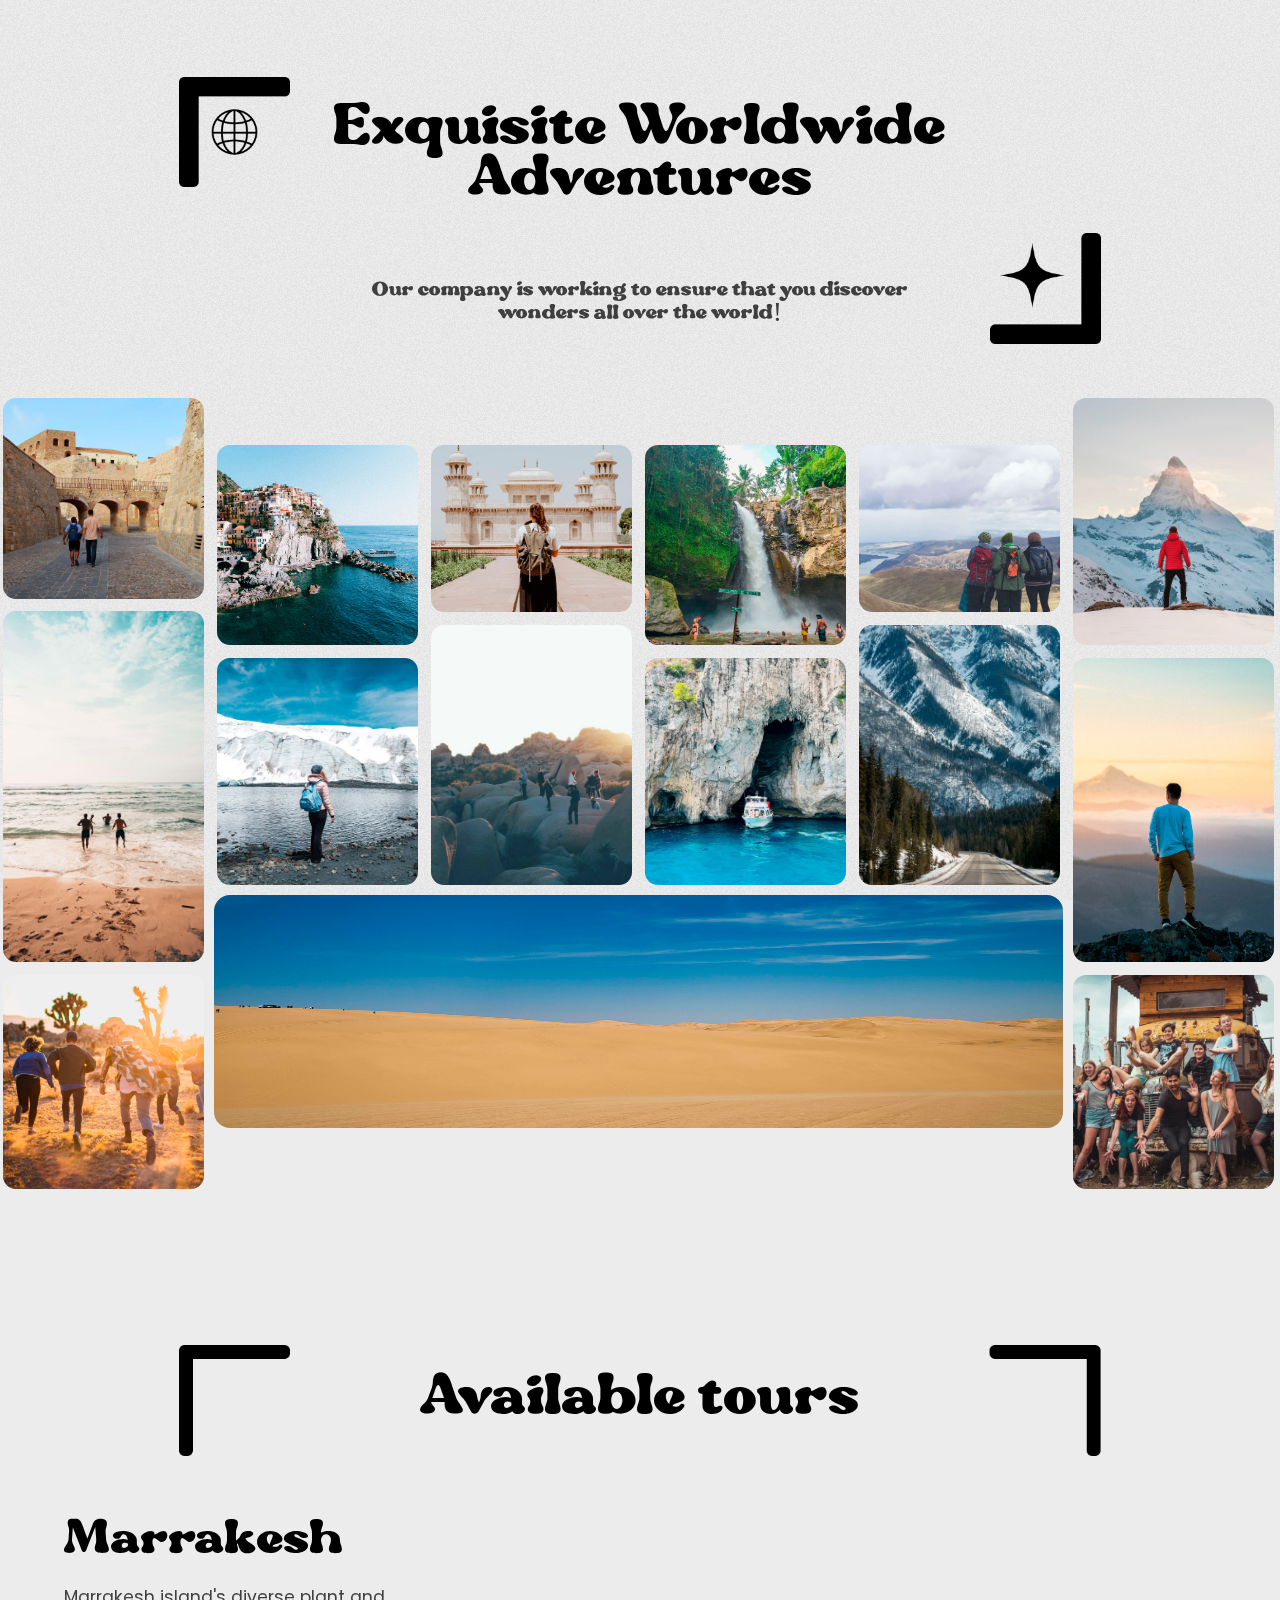
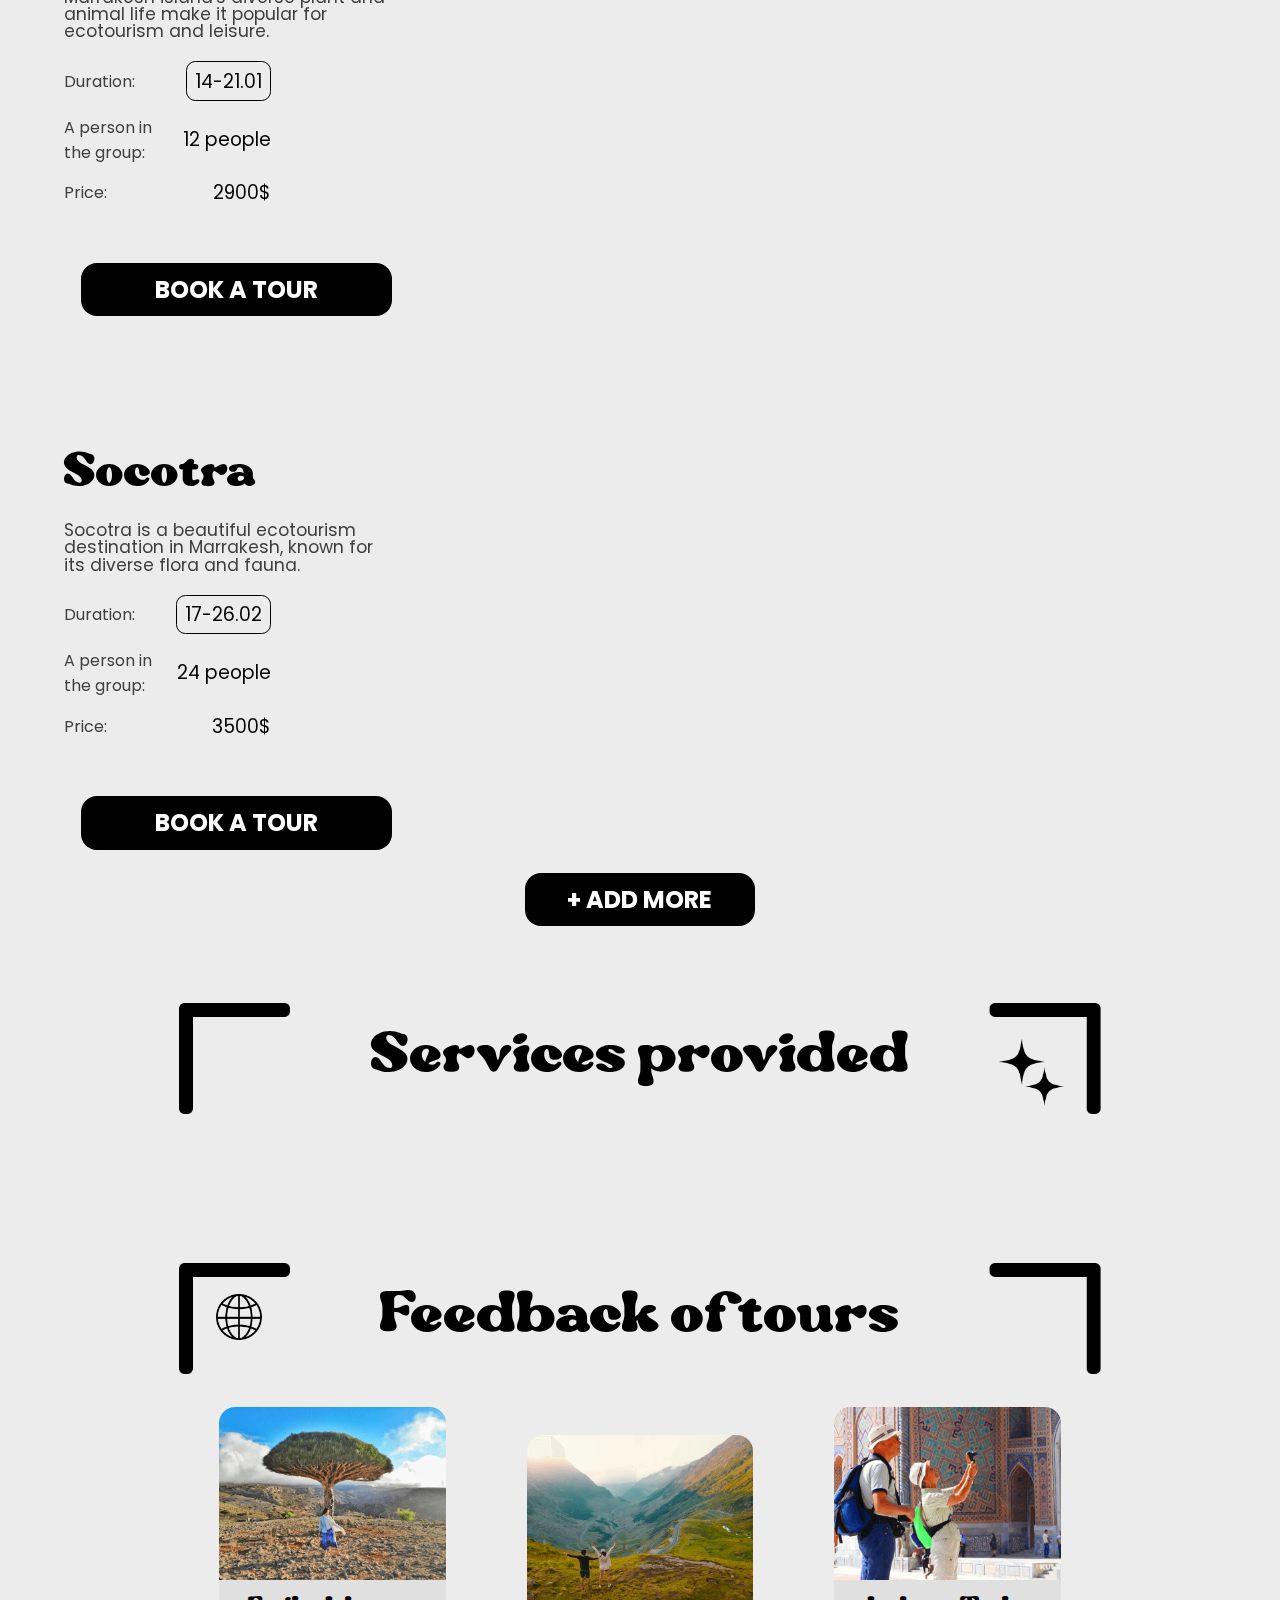
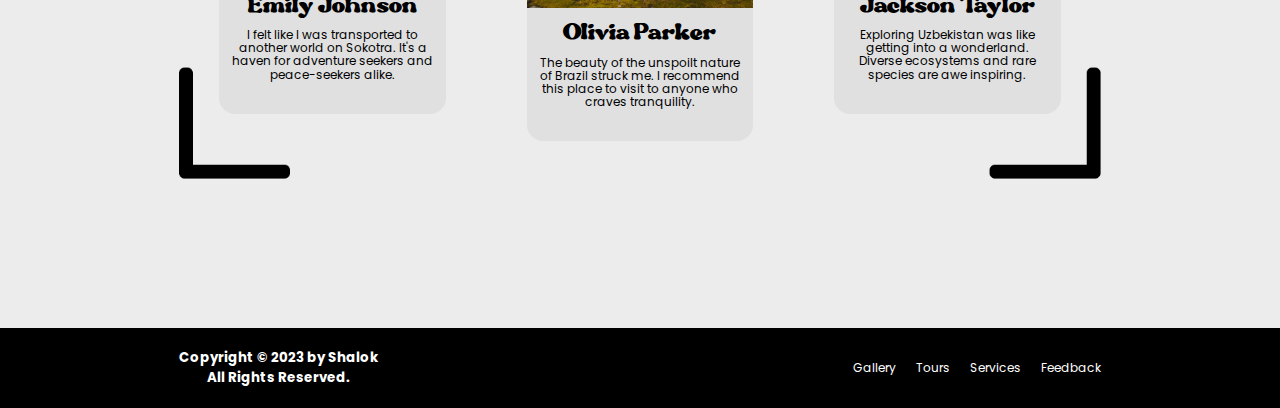
==== commit 8ea569af: "Add files via upload" ====
--- a/index.html
+++ b/index.html
@@ -124,7 +124,9 @@
                     </div>
                 </div>   
             </div>
-        <div id="hidden" style="display: none; margin-top: 12%;">
+        
+        <div id="hidden" style="display: none;">
+        <div class="indit">
             <div class="tour_block_content">
 
                 <div class="tour_block_left">
@@ -179,9 +181,7 @@
                 </div>   
             </div>
         </div>
-            
-            
-
+        </div>
             <a class="btn add" id="add" href="#box">+ add more</a>
         </div>
     </div>
--- a/style.css
+++ b/style.css
@@ -118,8 +118,8 @@
 .planet{
     width: 5%;
     position: absolute;
-    top: 40px;
-    left: 36px;
+    top: 34;
+    left: 4%;
 }
 
 .header_section img:nth-child(1){
@@ -371,7 +371,9 @@
 .owl-dots{
     display: none;
 }
-
+.indit{
+    margin-top: 12%;
+}
 /*Доступные сервисы*/
 .services_card{
     width: 90%;
@@ -451,6 +453,10 @@
     font-size: calc(20 * 100vw / 1920);
     text-align: center;
 }
+.footer_nav{
+    display: flex;
+    align-items: center;
+}
 .footer_nav a{
     color: #ffffff;
     font-family: 'Poppins-Regular';
@@ -463,10 +469,105 @@
     .main{
         padding: 24% 0 18% 0;
     }
+    .main_title{
+        font-size: calc(160 * 100vw / 1920);
+    }
     .main_description{
         padding-top: 4%;
+        font-size: calc(64 * 100vw / 1920);
+    }
+    .main_text_block img:nth-child(1){
+        right: -10%;
+        bottom: -10%;
+    }
+    .main_text_block img:nth-child(4){
+        left: -6%;
+        top: -10%;
+    }
+    .content_gallery{
+        width: 100%;
+        display: grid;
+        grid-template-columns: repeat(4, 25%);
+        grid-gap: calc(0 * 100vw / 1920);
     }
     
-    
-    
+    .gallery_element{
+        border-radius: calc(48 * 100vw / 1920);
+    }
+    .gallery_element_big{
+        height: calc(400 * 100vw / 1920);
+        width: 100%;
+        grid-column-start: 2;
+        grid-column-end: 4;
+        margin-top: calc(-50 * 100vw / 1920);
+        border-radius: calc(24 * 100vw / 1920);
+    }
+    .gallery_element.x310,.gallery_element.x535{
+        height:calc(620 * 100vw / 1920);
+    }
+    .gallery_element.x260{
+        height: calc(530 * 100vw / 1920);
+    }
+    .gallery_element.x350,.gallery_element.x465{
+        height: calc(700 * 100vw / 1920);
+    }
+    .gallery_element.x380,.gallery_element.x330{
+        height: calc(640 * 100vw / 1920);
+    }
+    .gallery_element.x400{
+        height: calc(810 * 100vw / 1920);
+    }
+    .gallery_element:nth-child(7){
+        margin-top: calc(-90 * 100vw / 1920);
+    }
+    .gallery_element:nth-child(n+2):nth-child(-n+5){
+        margin-top: calc(0 * 100vw / 1920);
+    }
+    .gallery_element:nth-child(9),.gallery_element:nth-child(11){
+       margin-top: calc(-170 * 100vw / 1920);
+    }
+    .gallery_element:nth-child(10),.gallery_element:nth-child(13){
+        margin-top: calc(-60 * 100vw / 1920);
+     }
+    .tour_block_content{
+        flex-direction: column-reverse;
+    }
+    .tour_block_right{
+        margin: 0 auto;
+    }
+    .tour_block_left{
+        width: 70%;
+        margin: 0 auto;
+        margin-top: 2%;
+    }
+    .tour_block_title{
+        font-size: calc(140 * 100vw / 1920);
+        text-align: center;
+    }
+    .tour_content_inscriptions{
+        font-size: calc(38 * 100vw / 1920);
+        padding: 4% 0 2% 0;
+        width: 80%;
+        text-align: center;
+        margin: 0 auto;
+    }
+    .tour_content_addition{
+        margin: 0 auto;
+        font-size: calc(36 * 100vw / 1920);
+    }
+    .tour_content_addition.people span, .tour_content_addition.price span, .tour_content_addition.date span{
+        font-size: calc(42 * 100vw / 1920);
+    }
+    .btn.tours{
+        width: 50%;
+    }
+    .tour_block_right{
+        width: 80%;
+    }
+    .bottom_content{
+        margin-top: -8%;
+    }
+    .tour_block_content,.indent{
+        margin-bottom: 6%;
+    }
 }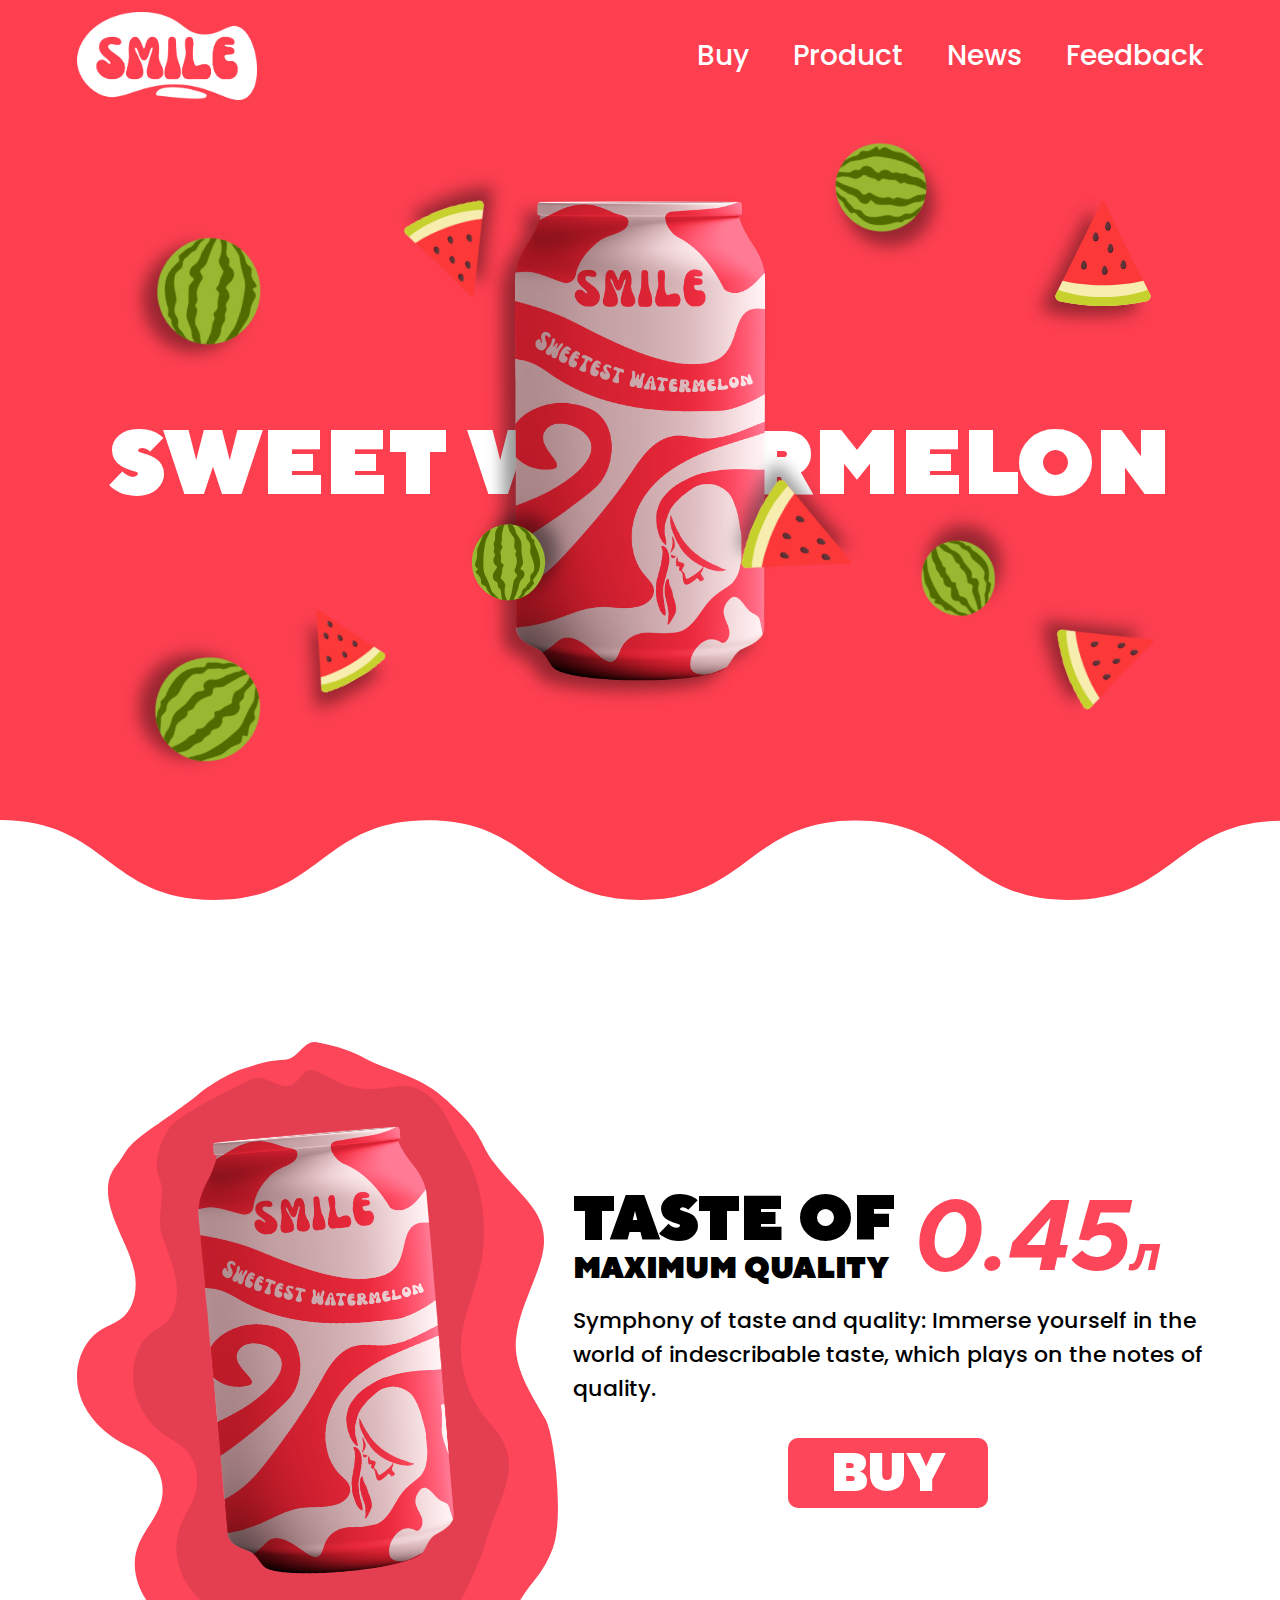
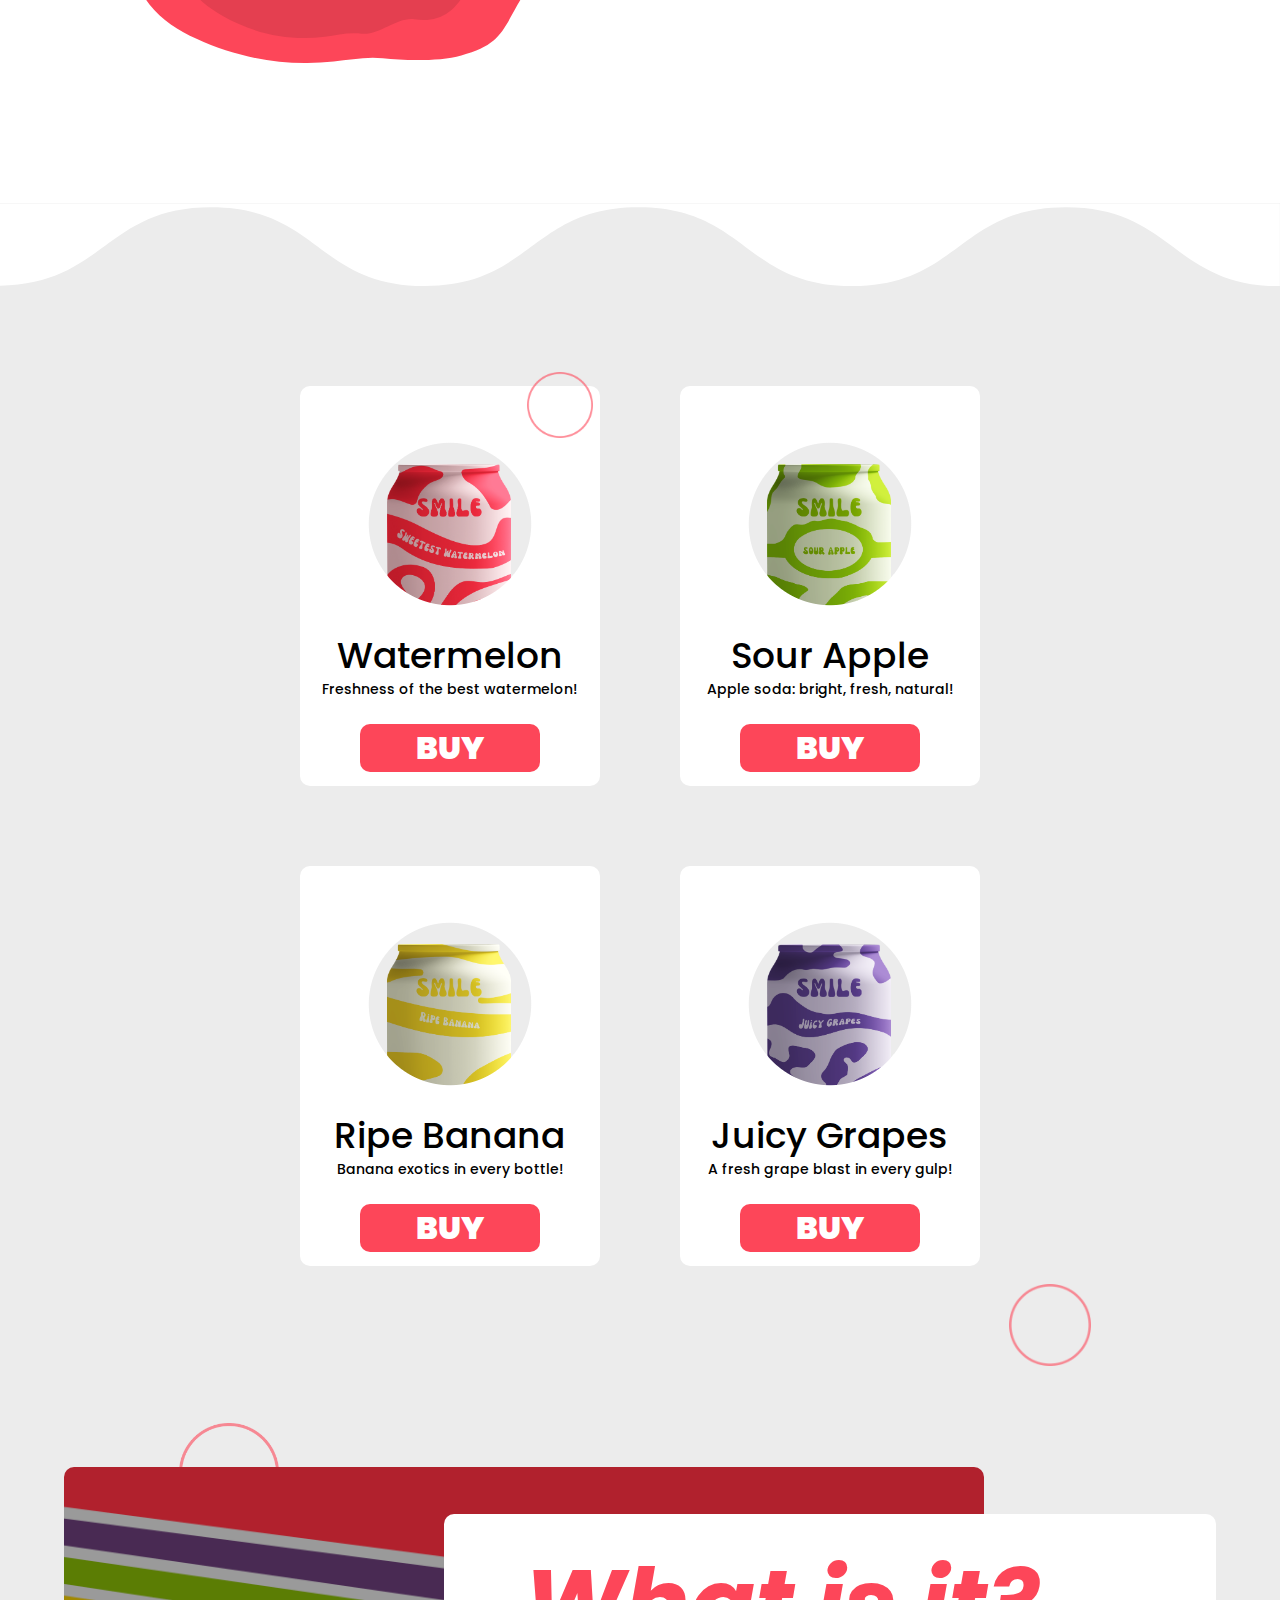
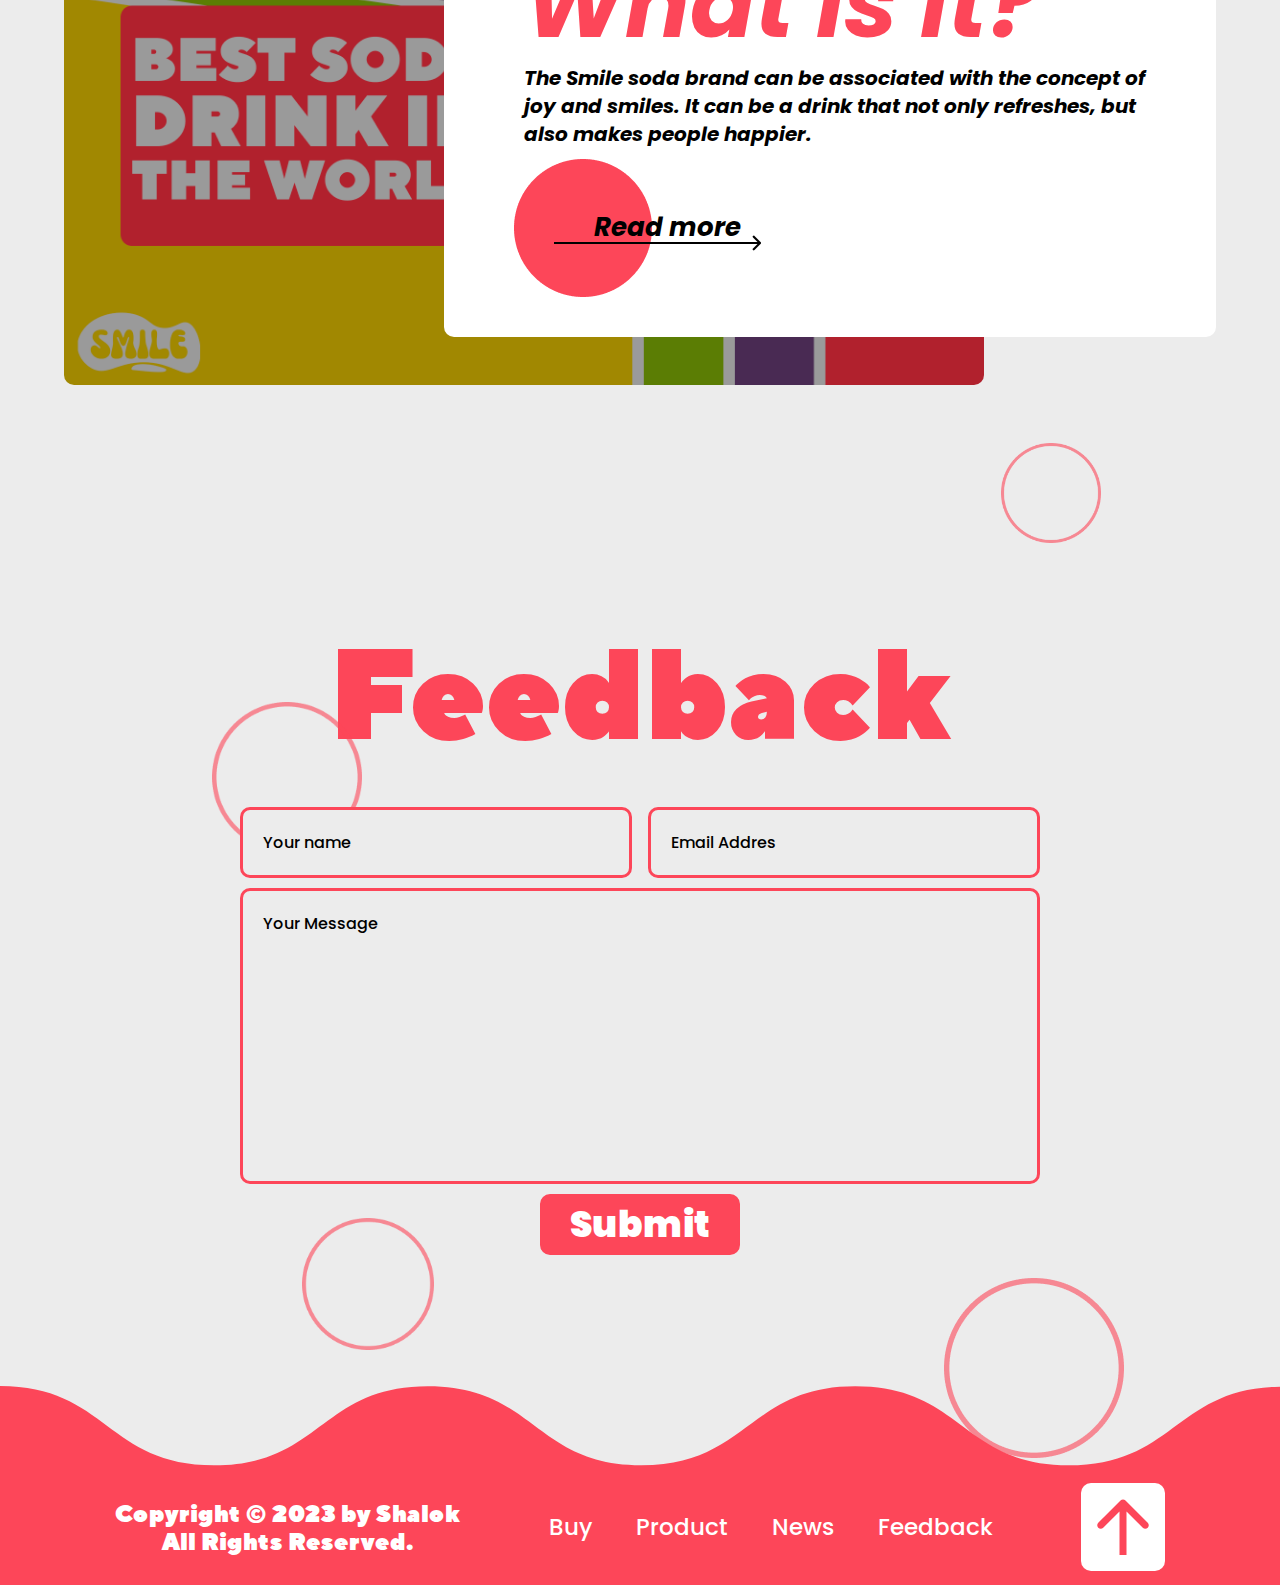
==== commit bd55ce4c: "Add files via upload" ====
--- a/index.html
+++ b/index.html
@@ -1,306 +1,227 @@
 <!DOCTYPE html>
-<html lang="en">
+<html lang="ru">
 <head>
-    <meta charset="UTF-8">
-    <meta name="viewport" content="width=device-width, initial-scale=1.0">
-    <link rel="stylesheet" href="https://cdnjs.cloudflare.com/ajax/libs/OwlCarousel2/2.3.4/assets/owl.carousel.min.css" integrity="sha512-tS3S5qG0BlhnQROyJXvNjeEM4UpMXHrQfTGmbQ1gKmelCxlSEBUaxhRBj/EFTzpbP4RVSrpEikbmdJobCvhE3g==" crossorigin="anonymous" referrerpolicy="no-referrer" />
-    <link rel="stylesheet" href="https://cdnjs.cloudflare.com/ajax/libs/OwlCarousel2/2.3.4/assets/owl.theme.default.css" integrity="sha512-OTcub78R3msOCtY3Tc6FzeDJ8N9qvQn1Ph49ou13xgA9VsH9+LRxoFU6EqLhW4+PKRfU+/HReXmSZXHEkpYoOA==" crossorigin="anonymous" referrerpolicy="no-referrer" />
+    <meta charset="utf-8">
+    <meta name="viewport" content="initial-scale=1.0">
     <link rel="stylesheet" href="style.css">
-    <link rel="shortcut icon" href="/img/elements/logo.png" type="image/png">
-    <title>Shalok tour</title>
+    <link rel="shortcut icon" href="/img/other/logo.png" type="image/png">
+    
+  <title>SMILE soda</title>
+   
 </head>
-<body>  
-
-<nav class="header">
-    <div class="container_big">
-    <div class="nav">
-        <a href="#" class="btn nav">BOOK A TOUR</a>
-        <div class="nav_element">
-            <a href="#gallery">Gallery</a>
-            <a href="#tours">Tours</a>
-            <a href="#services">Services</a>
-            <a href="#feedback">Feedback</a>
-        </div>
-    </div>
-    </div>   
-</nav>
-
-<section class="main">
-    <div class="container">
-        <div class="content_main">
-            <div class="main_text_block">
-                <img src="img/elements/main_corner2.png">
-                <p class="main_title">Exquisite Worldwide<br>Adventures</p>
-                <p class="main_description">Our company is working to ensure that you discover<br>wonders all over the world!</p>
-                <img src="img/elements/main_corner.png">
-            </div>
-        </div>
-    </div>
-</section>
-
-<section class="gallery">
-    <div id="gallery" class="anchor"></div>
-    <div class="container_full">
-        <div class="content_gallery">
-            <img src="img/picture/gallery/gallery_picture1.jpg" class="gallery_element x310"></img>
-            <img src="img/picture/gallery/gallery_picture2.jpg" class="gallery_element x310"></img>
-            <img src="img/picture/gallery/gallery_picture3.jpg" class="gallery_element x260"></img>
-            <img src="img/picture/gallery/gallery_picture4.jpg" class="gallery_element x310"></img>
-            <img src="img/picture/gallery/gallery_picture5.jpg" class="gallery_element x260"></img>
-            <img src="img/picture/gallery/gallery_picture6.jpg" class="gallery_element x380"></img>
-            <img src="img/picture/gallery/gallery_picture7.jpg" class="gallery_element x535"></img>
-            <img src="img/picture/gallery/gallery_picture8.jpg" class="gallery_element x350"></img>
-            <img src="img/picture/gallery/gallery_picture9.jpg" class="gallery_element x400"></img>
-            <img src="img/picture/gallery/gallery_picture10.jpg" class="gallery_element x350"></img>
-            <img src="img/picture/gallery/gallery_picture11.jpg" class="gallery_element x400"></img>
-            <img src="img/picture/gallery/gallery_picture12.jpg" class="gallery_element x465"></img>
-            <img src="img/picture/gallery/gallery_picture13.jpg" class="gallery_element x330"></img>
-            <img src="img/picture/gallery/gallery_picture14.jpg" class="gallery_element_big"></img>
-            <img src="img/picture/gallery/gallery_picture15.jpg" class="gallery_element x330"></img>   
-        </div>
-    </div>
-</section>
-
-<section class="tours">
-    <div id="tours" class="anchor"></div>
-    <div class="container">
-        <div class="header_section">
-            <img src="img/elements/header_section_corner.png" class="corner">
-            <p>Available tours</p>
-            <img src="img/elements/header_section_corner.png" class="corner">
-        </div>
-    </div>
-    <div class="container_big">
-        <div class="tour_block">
-            <div class="tour_block_content">
-
-                <div class="tour_block_left">
-                    <div class="tour_content_left">
-                        <div class="top_content">
-                            <p class="tour_block_title">Marrakesh</p>
-                            <p class="tour_content_inscriptions">Marrakesh island's diverse plant and animal life make it popular for ecotourism and leisure.</p>
-                            <p class="tour_content_addition date">Duration:<span>14-21.01</span></p>
-                            <p class="tour_content_addition people">A person in<br>the group: <span>12 people</span></p>
-                            <p class="tour_content_addition price">Price:<span>2900$</span></p>
-                        </div>
-                        <div class="bottom_content">
-                            <a href="#" class="btn tours">book a tour</a>
-                        </div>
-                    </div>     
-                </div>
-
-                <div class="tour_block_right">
-                    <div class="owl-carousel slide-one">
-                        <img src="img/picture/tours/marrakesh/marrakesh.png">
-                        <img src="img/picture/tours/marrakesh/marrakesh1.png">
-                        <img src="img/picture/tours/marrakesh/marrakesh2.png">
-                        <img src="img/picture/tours/marrakesh/marrakesh3.png">
-                    </div>
-                </div>
-            </div>
-            <div class="tour_block_content">
-
-                <div class="tour_block_left">
-                    <div class="tour_content_left">
-                        <div class="top_content">
-                            <p class="tour_block_title">Socotra</p>
-                            <p class="tour_content_inscriptions">Socotra is a beautiful ecotourism destination in Marrakesh, known for its diverse flora and fauna.</p>
-                            <p class="tour_content_addition date">Duration:<span>17-26.02</span></p>
-                            <p class="tour_content_addition people">A person in<br>the group: <span>24 people</span></p>
-                            <p class="tour_content_addition price">Price:<span>3500$</span></p>
-                        </div>
-                        <div class="bottom_content">
-                            <a href="#" class="btn tours">book a tour</a>
-                        </div>
-                    </div>     
-                </div>
-
-                <div class="tour_block_right">
-                    <div class="owl-carousel slide-one">
-                        <img src="img/picture/tours/socotra/socotra.png">
-                        <img src="img/picture/tours/socotra/socotra1.png">
-                        <img src="img/picture/tours/socotra/socotra2.png">
-                        <img src="img/picture/tours/socotra/socotra3.png">
-                    </div>
-                </div>   
-            </div>
-        
-        <div id="hidden" style="display: none;">
-        <div class="indit">
-            <div class="tour_block_content">
-
-                <div class="tour_block_left">
-                    <div class="tour_content_left">
-                        <div class="top_content">
-                            <p class="tour_block_title">Annapurna ring</p>
-                            <p class="tour_content_inscriptions">This is a 160-kilometer hike through the Annapurna Mountains in Nepal, popular for its stunning views and cultural experiences.</p>
-                            <p class="tour_content_addition date">Duration:<span>12-15.05</span></p>
-                            <p class="tour_content_addition people">A person in<br>the group: <span>8 people</span></p>
-                            <p class="tour_content_addition price">Price:<span>1600$</span></p>
-                        </div>
-                        <div class="bottom_content">
-                            <a href="#" class="btn tours">book a tour</a>
-                        </div>
-                    </div>     
-                </div>
-
-                <div class="tour_block_right">
-                    <div class="owl-carousel slide-one">
-                        <img src="img/picture/tours/annapurny/annapurny.png">
-                        <img src="img/picture/tours/annapurny/annapurny1.png">
-                        <img src="img/picture/tours/annapurny/annapurny2.png">
-                        <img src="img/picture/tours/annapurny/annapurny3.png">
-                    </div>
-                </div>   
-            </div>
-
-            <div class="tour_block_content">
-
-                <div class="tour_block_left">
-                    <div class="tour_content_left">
-                        <div class="top_content">
-                            <p class="tour_block_title">Iceland</p>
-                            <p class="tour_content_inscriptions">This is a 55-kilometer hike through the highlands of Iceland, known for its breathtaking landscapes and unique cultural encounters.</p>
-                            <p class="tour_content_addition date">Duration:<span>23-28.08</span></p>
-                            <p class="tour_content_addition people">A person in<br>the group: <span>18 people</span></p>
-                            <p class="tour_content_addition price">Price:<span>4500$</span></p>
-                        </div>
-                        <div class="bottom_content">
-                            <a href="#" class="btn tours">book a tour</a>
-                        </div>
-                    </div>     
-                </div>
-
-                <div class="tour_block_right">
-                    <div class="owl-carousel slide-one">
-                        <img src="img/picture/tours/iceland/iceland.png">
-                        <img src="img/picture/tours/iceland/iceland1.png">
-                        <img src="img/picture/tours/iceland/iceland2.png">
-                        <img src="img/picture/tours/iceland/iceland3.png">
-                    </div>
-                </div>   
-            </div>
-        </div>
-        </div>
-            <a class="btn add" id="add" href="#box">+ add more</a>
-        </div>
-    </div>
+<body>
+<div class="main_bg" id="main_bg">
+<header>
+    <div class="container">
+        <div class="header">
+            <img src="img/other/logo_white.png" alt="SMILE SODA" class="header_logo">
+            <nav class="header-nav">
+                <a href="#buy">Buy</a>
+                <a href="#product">Product</a>
+                <a href="#promotions">News</a>
+                <a href="#feedback">Feedback</a>
+            </nav>
+        </div>
+    </div>
+</header>
+
+<section>
+    <div class="container">
+        <div class="main">
+            <div class="main_content">
+                <div style="width: 600px; height: 600px;">
+                    <div class="main_can">
+                        <img src="" alt="" id="one">
+                        <img src="" alt="" id="two">
+                    </div>
+                </div>
+                <div class="main_text">
+                    <p id="main_title"></p>
+                </div>
+                <img src="" class="main_element first_element"></img>
+                <img  src="" class="main_element2 first_element"></img>
+                <img src="" class="main_element second_element"></img>
+                <img src="" class="main_element2 second_element"></img>
+                <img src="" class="main_element third_element"></img>
+                <img src="" class="main_element2 third_element"></img>
+                <img src="" class="main_element fourth_element"></img>
+                <img src="" class="main_element2 fourth_element"></img>
+                <img src="" class="main_element sixth_element"></img>
+                <img src="" class="main_element2 sixth_element"></img>
+                <img src="" class="additional_element first_element"></img>
+                <img src="" class="additional_element2 first_element"></img>
+                <img src="" class="additional_element second_element"></img>
+                <img src="" class="additional_element2 second_element"></img>
+                <img src="" class="additional_element third_element"></img>
+                <img src="" class="additional_element2 third_element"></img>
+                <img src="" class="additional_element fourth_element"></img>
+                <img src="" class="additional_element2 fourth_element"></img>
+                <img src="" class="additional_element sixth_element"></img>
+                <img src="" class="additional_element2 sixth_element"></img>
+            </div>
+        </div>
+    </div>
+    <img src="img/other/wave_main.svg" alt="" class="main_wave">
+</section>
+
+</div>
+
+ <section class="buy" id="buy">
+    <div class="container">
+    <div class="buy_content">
+
+        <div class="buy_img">
+            <img src="img/other/spot.svg" alt="" class="buy_spot">
+            <img src="img/Soda can/soda_can_watermelon.png" alt="" class="buy_can">
+        </div>
+
+        <div class="buy_text">
+            <div class="buy_title">
+                <p class="buy_text_title"><span>TASTE OF</span><br>MAXIMUM QUALITY</p>
+                <p class="buy_volume">0.45<span>л</span></p>
+            </div>
+            <p class="buy_description">
+                Symphony of taste and quality: Immerse yourself in the world of indescribable taste, which plays on the notes of quality.
+            </p>
+            <a href="#" class="btn_buy">BUY</a>
+        </div>
+
+
+    </div>
+   </div>
+</section>
+
+<section class="product" id="product">
+    <img src="img/other/wave_main.svg" alt="" class="product_wave">
+    <div class="container">
+        <div class="product_content">
+            <img src="img/other/ring.png" class="ring_bg one">
+            <img src="img/other/ring.png" class="ring_bg two">
+            <div class="product_stock">
+
+                <div class="product_card">
+                    <div class="circle_product">
+                        <img src="img/Soda can/soda_can_watermelon.png" alt="">
+                    </div>
+                    <div class="text_product">
+                        <h1 class="product_title">Watermelon</h1>
+                        <p class="product_description">Freshness of the best watermelon!</p>
+                    </div>
+                    <a href="#" class="product_btn">BUY</a>
+                </div>
+
+                <div class="product_card">
+                    <div class="circle_product">
+                        <img src="img/Soda can/soda_can_apple.png" alt="">
+                    </div>
+                    <div class="text_product">
+                        <h1 class="product_title">Sour Apple</h1>
+                        <p class="product_description">Apple soda: bright, fresh, natural!</p>
+                    </div>
+                    <a href="#" class="product_btn">BUY</a>
+                </div>
+
+                <div class="product_card">
+                    <div class="circle_product">
+                        <img src="img/Soda can/soda_can_banana.png" alt="">
+                    </div>
+                    <div class="text_product">
+                        <h1 class="product_title">Ripe Banana</h1>
+                        <p class="product_description">Banana exotics in every bottle!</p>
+                    </div>
+                    <a href="#" class="product_btn">BUY</a>
+                </div>
+
+                <div class="product_card">
+                    <div class="circle_product">
+                        <img src="img/Soda can/soda_can_grape.png" alt="">
+                    </div>
+                    <div class="text_product">
+                        <h1 class="product_title">Juicy Grapes</h1>
+                        <p class="product_description">A fresh grape blast in every gulp!</p>
+                    </div>
+                    <a href="#" class="product_btn">BUY</a>
+                </div>
+            </div>
+        </div>
+    </div>
+    <div id="promotions"></div>
+</section>
+
+<section class="video" >
+    <div class="container_video">
+
+    <div class="video_content">
+        <img src="img/other/ring.png" class="ring_bg three">
+        <img src="img/other/ring.png" class="ring_bg four">
+        <div class="back_video">
+            <a href="https://www.youtube.com/watch?v=XeY2dumnc4w" class="link_video"><img src="img/other/video.png" alt=""></a>
+        </div>
+        <div class="text_video">
+            <p class="video_text_title">What is it?</p>
+            <p class="video_text_description">The Smile soda brand can be associated with the concept of joy and smiles. It can be a drink that not only refreshes, but also makes people happier.</p>
+            <a class="link_text_video" href="#">Read more</a>
+        </div>
+    </div>
+
+    </div>
+</section>
+
+<section class="feedback" id="feedback">
+    <div class="container">
+
+        <div class="feedback_content">
+            <img src="img/other/ring.png" class="ring_bg five">
+            <img src="img/other/ring.png" class="ring_bg six">
+            <img src="img/other/ring.png" class="ring_bg seven">
+            <p class="feedback_title">Feedback</p>
+            <form>
+
+                <div class="input-box">
+                    <div class="input-filed">
+                        <input class="sd" type="text" placeholder="Your name" required>
+                        <span class="focus"></span>
+                    </div>
+                    <div class="input-filed">
+                        <input type="email" placeholder="Email Addres" required>
+                        <span class="focus"></span>
+                    </div>
+                </div>
     
-</section>
-<section class="servis" >
-    <div id="services" class="anchor"></div>
-    <div class="container">
-        <div class="header_section service">
-            <img src="img/elements/header_section_corner.png" class="corner">
-            <p>Services provided</p>
-            <img src="img/elements/header_section_corner.png" class="corner">
-            <img src="img/elements/stars.png" class="servis_stars">
-        </div>
-    </div>
-    
-    <div class="container_full">
-        <div class="services_content">
-            <div class="services_slider">
-                <div class="owl-carousel slide-two">
-                    <div class="services_card">
-                        <img src="img/picture/service/company.png">
-                        <p class="title_card_services">Good company</p>
-                        <p class="description_card_services">Professional and attentive support, creating comfort and unforgettable impressions during your tours.</p>
-                    </div>
-                    <div class="services_card">
-                        <img src="img/picture/service/tour.png">
-                        <p class="title_card_services">Routes</p>
-                        <p class="description_card_services">Discover the rich history and culture of the place by visiting local villages that have preserved their traditions and customs.</p>
-                    </div>
-                    <div class="services_card">
-                        <img src="img/picture/service/housing.png">
-                        <p class="title_card_services">Housing</p>
-                        <p class="description_card_services">Find the perfect accommodation for your tour with our personalized selection tailored to your preferences and budget.</p>
-                    </div>
-                    <div class="services_card">
-                        <img src="img/picture/service/attractions.png">
-                        <p class="title_card_services">Attractions</p>
-                        <p class="description_card_services">An exciting tour that reveals the magic of history, culture and beauty with unforgettable sights that will leave you delighted and inspired.</p>
-                    </div>
-                    <div class="services_card">
-                        <img src="img/picture/service/cuisine.png">
-                        <p class="title_card_services">Local cuisine</p>
-                        <p class="description_card_services">Find out the taste of the area! Discover new flavors, experiences and traditions with our show of local cuisine during the tour.</p>
-                    </div>
-                    <div class="services_card">
-                        <img src="img/picture/service/boat.png">
-                        <p class="title_card_services">Boat trips</p>
-                        <p class="description_card_services">Sail around Socotra, see unique views, plants, and wildlife. Learn about history and culture, taste local food on a guided boat trip.</p>
-                    </div>
-                    <div class="services_card">
-                        <img src="img/picture/service/animals.png">
-                        <p class="title_card_services">Wild animals</p>
-                        <p class="description_card_services">Thrills, exotic nature, local cuisine. Marrakech Review: impressions, pleasures, discoveries!</p>
-                    </div>
-                    
-                </div>
-            </div>
-        </div>
-    </div>
-
-</section>
-<section class="feedback">
-    <div id="feedback" class="anchor"></div>
-    <div class="container">
-        <div class="header_section">
-            <img src="img/elements/header_section_corner.png" class="corner">
-            <p>Feedback of tours</p>
-            <img src="img/elements/header_section_corner.png" class="corner">
-            <img src="img/elements/planet.png" class="planet">
-        </div>
-        <div class="feedback_content">
-            <div class="feedback_card">
-                <img src="img/picture/feedback/feedback1.png">
-                <div class="inscription_feedback">
-                    <p class="feedback_name">Emily Johnson</p>
-                    <p class="feedback_comment">I felt like I was transported to another world on Sokotra. It's a haven for adventure seekers and peace-seekers alike.</p>
-                </div>
-            </div>
-            <div class="feedback_card center">
-                <img src="img/picture/feedback/feedback2.png">
-                <div class="inscription_feedback">
-                    <p class="feedback_name">Olivia Parker</p>
-                    <p class="feedback_comment">The beauty of the unspoilt nature of Brazil struck me. I recommend this place to visit to anyone who craves tranquility.</p>
-                </div>
-            </div>
-            <a class="feedback_card">
-                <img src="img/picture/feedback/feedback3.png">
-                <div class="inscription_feedback">
-                    <p class="feedback_name">Jackson Taylor</p>
-                    <p class="feedback_comment">Exploring Uzbekistan was like getting into a wonderland. Diverse ecosystems and rare species are awe inspiring.</p>
-                </div>
-            </a>
-        </div>
-        <div class="bottom_section">
-            <img src="img/elements/header_section_corner.png" class="corner">
-            <img src="img/elements/header_section_corner.png" class="corner">
-        </div>
-    </div>
-</section>
+                <div class="textarea-filed">
+                    <textarea name="" id="" cols="30" rows="10" placeholder="Your Message"></textarea>
+                    <span class="focus"></span>
+                </div>
+            </form>
+            <button class="feedback_form_btn">Submit</button>
+        </div>
+
+    </div>
+</section>
+
 <section class="footer">
-    <div class="container">
-        <div class="footer_content">
-            <p class="footer_copyright">Copyright © 2023 by Shalok<br>All Rights Reserved.</p>
-            <div class="footer_nav">
-                <a href="#gallery">Gallery</a>
-                <a href="#tours">Tours</a>
-                <a href="#services">Services</a>
-                <a href="#feedback">Feedback</a>
-            </div>
-        </div>
-    </div>
-</section>
-
-
-
-
-<script src="https://cdnjs.cloudflare.com/ajax/libs/jquery/3.7.1/jquery.min.js" integrity="sha512-v2CJ7UaYy4JwqLDIrZUI/4hqeoQieOmAZNXBeQyjo21dadnwR+8ZaIJVT8EE2iyI61OV8e6M8PP2/4hpQINQ/g==" crossorigin="anonymous" referrerpolicy="no-referrer"></script>
-<script src="https://cdnjs.cloudflare.com/ajax/libs/OwlCarousel2/2.3.4/owl.carousel.min.js" integrity="sha512-bPs7Ae6pVvhOSiIcyUClR7/q2OAsRiovw4vAkX+zJbw3ShAeeqezq50RIIcIURq7Oa20rW2n2q+fyXBNcU9lrw==" crossorigin="anonymous" referrerpolicy="no-referrer"></script>
+    <img src="img/other/footer_wave.svg" alt="">
+        <div class="footer_background">
+            <div class="footer_content">
+                <div class="footer_copyright">
+                    <p>Copyright © 2023 by Shalok <br> All Rights Reserved.</p>
+                </div>
+                <div class="footer_nav">
+                    <a href="#">Buy</a>
+                    <a href="#">Product</a>
+                    <a href="#">News</a>
+                    <a href="#">Feedback</a>
+                </div>        
+                <a class="footer_icon_top" href="#">
+                        <img src="img/other/arrow_footer.svg" alt="">
+                </a>
+            </div>
+        </div>
+    </div>
+</section> 
+
 <script src="script.js"></script>
 </body>
-</html>+</html>
+
+
--- a/style.css
+++ b/style.css
@@ -1,7 +1,8 @@
 @import 'reset.css';
  
 *{
-    color: black;
+    color: #000000;
+    font-family: 'Poppins-Medium';   
     outline: none;
     scroll-behavior: smooth;
 }
@@ -9,565 +10,752 @@
     background-color: #ECECEC;
 }
 
-body::after{
-    position: fixed;
+.container{
+    margin: 0 auto;
+    width: 88%;
+}
+/* Шапка */
+.header{
+    display: flex;
+    align-items: center;
+    justify-content: space-between;
+    padding-top: 12px;
+}
+.header_logo{
+    max-width: 180px;
+}
+.header-nav a{
+    color: #ffffff;
+    font-size: 28px;
+    margin-left: 40px;
+}
+#menu-icon{
+    cursor: pointer;
+    display: block;
+    font-size: 32px;
+}
+/*кольца на фоне*/
+.ring_bg{
+    position: absolute;
+}
+.ring_bg.one{
+    top: 8%;
+    left: 40%;
+    width: 66px;
+}
+.ring_bg.two{
+    bottom: 0%;
+    right: 10%;
+    width: 82px;
+}
+.ring_bg.three{
+    top: 8%;
+    left: 10%;
+    width: 100px;
+}
+.ring_bg.four{
+    bottom: -8%;
+    right: 10%;
+    width: 100px;
+}
+.ring_bg.five{
+    top: 24%;
+    left: 12%;
+    width: 150px;
+}
+.ring_bg.six{
+    bottom: 4%;
+    left: 20%;
+    width: 132px;
+}
+.ring_bg.seven{
+    bottom: -8%;
+    right: 7%;
+    width: 180px;
+}
+/* Первая секция */
+
+.main{
+    height: 80vh;
+}
+
+.main_content{
+    display: flex;
+    justify-content: center;
+    align-items: center;
+    height: 80vh;
+    position: relative;
+    overflow: hidden;
+}
+
+.main_content img{
+    width: 320px;
+    z-index: 99;
+    filter: drop-shadow(-13px 10px 8px rgba(0,0,0,0.4));
+}
+
+.main_text{
+    position: absolute;
+}
+
+.main_text p{
+    font-size: 140px;
+    color: white;
+    font-family: 'TTnorms_Heavy';
+}
+
+.main_element,
+.main_element2{
+    content: "";
+    position: absolute;
+    width: 150px;
+    height: 145px;
+    animation: slide 3s infinite alternate-reverse linear 0s;
+}
+
+.main_element.first_element,
+.main_element2.first_element{
+    top: 14%;
+    left: 80%;
+}
+
+.main_element.second_element,
+.main_element2.second_element{
+    top: 54%;
+    left: 60%;
+    rotate: 114deg;
+    width: 130px;
+}
+
+.main_element.third_element,
+.main_element2.third_element{
+    top: 14%;
+    left: 30%;
+    width: 120px;
+    rotate: 160deg;
+}
+
+.main_element.fourth_element,
+.main_element2.fourth_element{
+    top: 70%;
+    left: 88%;
+    width: 120px;
+    rotate: 70deg;
+}
+.main_element.sixth_element,
+.main_element2.sixth_element{
+    top: 70%;
+    left: 12%;
+    rotate: -30deg;
+}
+
+.additional_element,.additional_element2{
+    content: "";
+    position: absolute;
+    max-width: 170px;
+    height: 145px;
+    animation: slide 3s infinite alternate-reverse linear 0s;
+}
+
+.additional_element.first_element,
+.additional_element2.first_element{
+    top: 18%;
+    left:4%;
+    rotate: 10deg;
+ 
+    
+}
+.additional_element.second_element,
+.additional_element2.second_element{
+    top: 76%;
+    left: 4%;
+    rotate: 50deg;
+}
+.additional_element.third_element,
+.additional_element2.third_element{
+    top: 4%;
+    left: 66%;
+    width: 150px;
+    rotate:-80deg;
+}
+.additional_element.fourth_element,
+.additional_element2.fourth_element{
+    top: 58%;
+    left: 74%;
+    rotate: 150deg;
+    width: 130px;
+}
+
+.additional_element.sixth_element,
+.additional_element2.sixth_element{
+    top: 56%;
+    left: 34%;
+    rotate: 180deg;
+    width: 140px;
+}
+
+@keyframes slide {
+    0%{
+        transform: translateX(0px);
+    }
+    100%{
+        transform: translateX(20px);
+    }
+  }
+
+
+.main_bg{
+    transition: .5s;
+}
+.main_can{
+    width: 100%;
+}
+.main_can img{
+    position: absolute;
+    margin-left: auto;
+    margin-right: auto;
+    left: 0;
+    right: 0;
+    transition: .5s;
+}
+
+.main_wave{
+    margin-bottom: -1px;
+}
+/* Покупка */
+.buy{
+    background-color: #ffffff;
+    height: 100vh;
+    display: flex;
+    align-items: center;
+    justify-content: center;
+}
+
+.buy_content{
+    height: 850px;
+    display: flex;
+    justify-content: center;
+    align-items: center;
+}
+
+.buy_img{
+    display: flex;
+    justify-content: center;
+    align-items: center;
+    position: relative;
+    width: 520px;
+    height: 800px;
+
+}
+.buy_spot{
+    position: absolute;
+    max-height: 680px;
+    transition: .5s;
+    
+}
+.buy_img:hover .buy_can,
+.buy_img:hover .buy_spot{
+    rotate:2deg;
+}
+.buy_can{
+    max-height: 520px;
+    rotate: -5deg;
+    transition: .5s;
+}
+.buy_title{
+    display: flex;
+    align-items: center;
+    gap: 16px;
+}
+.buy_text_title{
+    font-family: 'TTnorms_Heavy';
+    font-size: calc(40 * 100vw / 1920);
+    line-height: calc(50 * 100vw / 1920);
+}
+
+.buy_text_title span{
+    font-family: 'TTnorms_Heavy';
+    font-size: calc(80 * 100vw / 1920);
+}
+
+.buy_volume{
+    font-family: 'TTnorms_Bold';
+    color: #FD4659;
+    font-size: calc(120 * 100vw / 1920);
+    line-height: 50px;
+    transition: 2s    
+}
+
+.buy_volume span{
+    font-size: 52px;
+    color: #FD4659;
+    font-family: 'TTnorms_Bold';   
+}
+
+.buy_description{
+    font-family: 'Poppins-Medium';
+    font-size: 26px;
+    max-width: 660px;
+    margin: 18px 0 32px 0;
+    line-height: 38px;
+}
+
+.btn_buy{
+    display: flex;
+    justify-content: center;
+    align-items: center;
+    margin: 0 auto;
+    width: 260px;
+    height: 80px;
+    background: #FD4659;
+    color: #ffffff;
+    font-family: 'Poppins-Black';
+    font-size: 64px;
+    border-radius: 10px;
+    transition: .5s;
+}
+
+.btn_buy:hover{
+    width: 280px;
+}
+
+/* product */
+.product{
+    height: 100%;
+}
+.product_wave{
+    transform: scale(-1, -1);
+}
+
+.product_stock{
+    display: flex;
+    align-items: center;
+    justify-content: center;
+    gap: 80px;
+    flex-wrap: wrap;
+}
+
+.product_card{
+    width: 300px;
+    height: 400px;
+    background-color: #ffffff;
+    border-radius: 10px;
+    display: flex;
+    flex-direction: column;
+    justify-content: center;
+    align-items: center;
+    gap: 24px;
+    transition: .6s;
+}
+
+.product_content{
+    display: flex;
+    justify-content: center;
+    align-items: center;
+    height: 80vh;
+    position: relative;
+}
+
+.circle_product{
+    width: 190px;
+    height: 250px;
+    border-radius: 190px;
+    position: relative;
+    padding: 0 35px 32px 0;
+    background: radial-gradient(circle closest-side, #ECECEC 85%, transparent 86%);
+    -webkit-mask: 
+    radial-gradient(circle closest-side, #ECECEC 85%, transparent 86%),
+    linear-gradient(#fff, #fff) top/120% 70% no-repeat; 
+}
+
+.circle_product img{
+    position: absolute;
+    left: 32px;
+    top: 65px;
+    max-width: 124px;
+    transition: .6s;
+    
+}
+
+.text_product{
+    display: flex;
+    justify-content: center;
+    align-items: center;
+    flex-direction: column;
+    margin-top: -40px;
+}
+
+.product_title{
+    font-family: 'Poppins-Medium';
+    font-size: 36px;
+    line-height: 46px;
+}
+
+.product_description{
+    font-family: 'Poppins-Medium';
+    font-size: 14px;
+}
+
+.product_btn{ 
+    display: flex;
+    justify-content: center;
+    width: 180px;
+    height: 48px;
+
+    background: #FD4659;
+    color: #ffffff;
+    font-family: 'Poppins-Black';
+    font-size: 32px;
+    border-radius: 10px;
+    transition: .5s;
+}
+
+.product_card:hover{
+    height: 460px;
+}
+
+.product_card:hover .circle_product img{
+    top: 14px;
+}
+
+/* ВИДЕО */
+
+.video{
+    height: 80vh;
+}
+
+.container_video{
+    margin: 0 auto;
+    max-width: 1400px;
+}
+
+.video_content{
+    display: flex;
+    align-items: center;
+    justify-content: right;
+    position: relative;
+    height: 80vh;
+}
+
+.back_video{
+    position: absolute;
+    left: 0;
+    z-index: 0;
+}
+.link_video{
+    position: relative;
+}
+
+.link_video::before{
+    content: '';
+    background-image: url('img/other/video_play.svg');
+    background-size: 100px 150px;
+    background-repeat: no-repeat;
+    position: absolute;
+    width: 100px;
+    height:140px;
+    top: 180px;
+    left: 420px;
+    z-index: 1;
+    transition: .4s;
+}
+.link_video:hover:before{
+    top: 178px;
+    left: 418px;
+    width: 110px;
+    height:160px;
+    background-size: 105px 155px;
+}
+
+
+.link_video img{
+    max-width: 920px;
+    border-radius: 10px;
+}
+
+.text_video{
+    background-color: #ffffff;
+    max-width: 772px;
+    padding: 30px 50px 90px 80px;
+    border-radius: 10px;
+    z-index: 1;
+}
+
+.video_text_title{
+    color: #FD4659;
+    font-family: 'Poppins-Bold';
+    font-size: 96px;
+    line-height: 120px;
+}
+
+.video_text_description{
+    color: #000000;
+    font-size: 20px;
+    font-family: 'Poppins-Bold';
+    line-height: 28px;
+    margin-bottom: 60px;
+}
+
+.link_text_video{
+    position: relative;
+    margin-left: 70px;
+
+    color: #000000;
+    font-size: 26px;
+    font-family: 'Poppins-Bold';
+    z-index: 4;
+}
+
+.link_text_video::before{
+    content: '';
+    background-image: url('img/other/arrow.png');
+    background-repeat: no-repeat;
+    position: absolute;
+    width: 220px;
+    height:40px;
+    top: 26px;
+    left: -40px;
+    z-index: 2;
+    transition: .4s;
+}
+.link_text_video:hover:before{
+    left: -20px;
+}
+
+.link_text_video::after{
+    content: '';
+    background-image: url('img/other/ellipse.png');
+    background-repeat: no-repeat;
+    position: absolute;
+    width: 140px;
+    height:140px;
+    top: -50px;
+    left: -80px;
+    z-index: -11;
+}
+
+/* отправка сообщения */
+
+.feedback{
+    height: 100%;
+    position: relative;
+}
+
+.feedback_content{
+    display: flex;
+    align-items: center;
+    justify-content: center;
+    position: relative;
+    flex-direction: column;
+    height: 100vh;
+}
+
+.feedback_title{
+    font-family: 'TTnorms_Heavy';
+    font-size: 128px;
+    color: #FD4659;
+}
+
+.feedback_content form{
+    width: 100%;
+    max-width: 800px;
+    margin: 30px 0 10px 0;
+}
+
+.input-box{
+    display: flex;
+    align-items: center;
+    justify-content: space-between;
+}
+
+.input-filed{
+    position: relative;
+    width: 49%;
+    margin: 10px 0;
+    overflow: hidden;
+}
+
+.input-filed input{
+    width: 100%;
+    height: 100%;
+    padding: 20px;
+    background-color: #ECECEC;
+    border: #FD4659 solid 3px;
+    border-radius: 10px;
+}
+
+.textarea-filed{
+    position: relative;
+    overflow: hidden;
+    height: 296px;
+}
+
+.textarea-filed textarea{
+    background-color: #ECECEC;
+    width: 100%;
+    padding: 20px;
+    resize: none;   
+    border: #FD4659 solid 3px;
+    border-radius: 10px;
+}
+
+.feedback_form_btn{
+    width: 200px;
+    font-size: 36px;
+    border-radius: 10px;
+    background: #FD4659;
+    border: 3px solid #FD4659;
+    color: #ffffff;
+    font-family: 'Poppins-Black';
+    transition: .6s;
+}
+.feedback_form_btn:hover{
+    width:240px;
+}
+
+.focus{
+    content: '';
+    position: absolute;
     top: 0;
     left: 0;
-    width: 100vw;
-    height: 100vh;
-    content: '';
-    opacity: .03;
-    pointer-events: none;
+    width: 0%;
+    height: 100%;
+    background-color: #FD4659;
+    transition: .6s;
     z-index: -1;
-    background: url(img/elements/noise.gif);
-
-}
-
-.container{
-    margin: 0 auto;
-    width: 72%;
-
-}
-.container_big{
-    margin: 0 auto;
-    width: 90%; 
-}
-.container_full{
-    margin: 0 auto;
-    width: 100%; 
-}
-/*Разное*/
-.btn{
-    display: flex;
-    justify-content: center;
-    margin: 0 auto;
-    position: relative;
-    overflow: hidden;
-    text-transform: uppercase;
-    font-family: 'Poppins-Black';
-    background-color: black;
+    border-radius: 10px;
+    opacity: 20%;
+}
+.input-filed input:focus~.focus,
+.textarea-filed textarea:focus~.focus{
+    width: 100%;
+}
+
+input::placeholder, textarea::placeholder{
+    color: black;
+}
+
+/* footer */
+
+.footer{
+    height: 16vh;
+}
+
+.footer_background{
+    background-color: #FD4659;
+    height: 80%;
+    display: flex;
+    align-items: center;
+}
+.footer_content{
+    display: flex;
+    justify-content: space-between;
+    align-items: center;
+
+    width: 100%;
+    margin: 0 9%;
+}
+
+.footer_copyright p{
+    text-align: center;
+    font-size: 24px;
+    font-family: 'TTnorms_Heavy';
     color: #ffffff;
-    font-size: calc(36 * 100vw / 1920);
-    border-radius: calc(24 * 100vw / 1920);
-    padding: calc(14 * 100vw / 1920) calc(48 * 100vw / 1920);
-    width: 90%;
-}
-/* .btn:hover {
-    box-shadow: 1px 1px 25px 10px rgba(0, 0, 0, 0.4);
-} */
-.btn:before {
-  content: "";
-  position: absolute;
-  top: 0;
-  left: -100%;
-  width: 100%;
-  height: 100%;
-  background: linear-gradient(
-    120deg,
-    transparent,
-    rgba(255, 255, 255, 0.4),
-    transparent
-  );
-  transition: all 650ms;
-}
-
-.btn:hover:before {
-  left: 100%;
-}
-.anchor {
-    display: block;
-    position: relative;
-    top: -100px;
-    visibility: hidden;
-  }
-/*Шапки секций*/
-.header_section.service{
-    margin-bottom: 7%;
-}
-.header_section,.bottom_section{
-    width: 100%;
-    height: calc(160 * 100vw / 1920);
-    position: relative;
-    display: flex;
-    align-items: center;
-    text-align: center;
-    margin-bottom: 4%;
-    user-select: none;
-}
-.bottom_section{
-    margin-top: -8%;
-    z-index: -2;
-    user-select: none;
-}
-.header_section p{
-    width: 100%;
-    font-size: calc(120 * 100vw / 1920);
-    font-family: 'Nighty';
-}
-.header_section .corner,.bottom_section .corner{
-    width: 12%;
-    position: absolute;
-    top: 0;
-}
-.servis_stars{
-    width: 7%;
-    position: absolute;
-    top: 34%;
-    right: 4%;
-}
-.planet{
-    width: 5%;
-    position: absolute;
-    top: 34;
-    left: 4%;
-}
-
-.header_section img:nth-child(1){
-    right: 0;
-    transform: scale(-1, 1);
-}
-.header_section img:nth-child(2){
-    left: 0;
-}
-.bottom_section img:nth-child(1){
-    right: 0;
-    transform: scale(-1, -1);
-}
-.bottom_section img:nth-child(2){
-    transform: scale(1, -1);
-    left: 0;
-}
-/*nav*/
-.header{
-    width: 100%;
-    display: flex;
-    opacity: 0;
-    justify-content: center;
-    position: fixed;
-    z-index: 100;
-    transition: .3s;
-}
-.header.stiky{
-    opacity: 1;
-    background-color: #ececec;
-}
-.nav{
-    display: flex;
-    justify-content: space-between;
-    align-items: center;
-    width: 100%;
-    height: 100%;
-}
-.btn.nav{
-    justify-content: center;
-    margin: 0;
-    width: 26%;
-    height: 80%;
-}
-.nav_element{
-    font-family: 'Poppins-Regular';
-    font-size: calc(20 * 100vw / 1920);
+}
+
+.footer_nav a{
+    font-size: 23px;
+    font-family: 'Poppins-Medium';
+    color: #ffffff;
+    margin: 0 20px;
+}
+
+.footer_icon_top{
+    background-color: #ffffff;
+    padding:16px;
+    border-radius: 10px; 
+}
+
+@media (max-width:1600px){
     
-    border-radius: calc(24 * 100vw / 1920);
-    padding: calc(10 * 100vw / 1920) calc(20 * 100vw / 1920);
-    background-color: #ececec;
-}
-.nav_element a{ 
-    margin:calc(20 * 100vw / 1920);
-}
-
-/*Главная надпись*/
-.main{
-    padding: 6% 0 4% 0;
-}
-.content_main{
-    position: relative;
-    width: 100%;
-}
-
-.main_text_block img{
-    user-select: none;
-    width: 12%;
-    position: absolute;
-}
-.main_text_block img:nth-child(1){
-    right: 0;
-    bottom: 0;
-}
-.main_text_block img:nth-child(4){
-    top: 0;
-    left: 0;
-}
-
-.main_title{
-    width: 100%;
-    text-align: center;
-    font-size: calc(120 * 100vw / 1920);
-    font-family: 'Nighty';
-    line-height: 63%;
-}
-.main_description{
-    width: 100%;
-    padding-top: 8%;
-    text-align: center;
-    font-size: calc(42 * 100vw / 1920);
-    color: #3F3F3F;
-    font-family: 'Nighty';
-    line-height: 83%;
-}
-
-.main_text_block{
-    padding: 3% 0 2% 0;
-    display: flex;
-    justify-content: center;
-    align-items: center;
-    flex-direction: column;
-}
-
-/*Галлерея*/
-
-.content_gallery{
-    width: 100%;
-    display: grid;
-    grid-template-columns: repeat(6, 16.2%);
-    grid-gap: calc(10 * 100vw / 1920);
-    object-fit: contain;
-}
-
-.gallery_element{
-    width: 100%;
-    background-position: center center;
-    background-size: cover;
-    background-repeat: no-repeat;
-    border-color: transparent;
-    object-fit: cover;
-    overflow: hidden;
-    border-style: solid;
-    border-radius: calc(24 * 100vw / 1920);
-}
-.gallery_element_big{
-    height: calc(350 * 100vw / 1920);
-    width: 100%;
-    grid-column-start: 2;
-    grid-column-end: 6;
-    margin-top: calc(-115 * 100vw / 1920);
-    border-radius: calc(24 * 100vw / 1920);
-}
-.gallery_element.x310{
-    height:calc(310 * 100vw / 1920);
-}
-.gallery_element.x260{
-    height: calc(260 * 100vw / 1920);
-}
-.gallery_element.x380{
-    height: calc(380 * 100vw / 1920);
-}
-.gallery_element.x535{
-    height: calc(535 * 100vw / 1920);
-}
-.gallery_element.x350{
-    height: calc(350 * 100vw / 1920);
-}
-.gallery_element.x400{
-    height: calc(400 * 100vw / 1920);
-}
-.gallery_element.x465{
-    height: calc(465 * 100vw / 1920);
-}
-.gallery_element.x260{
-    height: calc(260 * 100vw / 1920);
-}
-.gallery_element.x330{
-    height: calc(330 * 100vw / 1920);
-}
-
-.gallery_element:nth-child(7){
-    margin-top: calc(-70 * 100vw / 1920);
-}
-.gallery_element:nth-child(n+2):nth-child(-n+5){
-    margin-top: calc(70 * 100vw / 1920);
-}
-.gallery_element:nth-child(9),.gallery_element:nth-child(11){
-   margin-top: calc(-50 * 100vw / 1920);
-}
-
-/*Доступные туры*/
-.tours{
-    margin-top:12%;
-}
-.tour_block{
-    margin: 6% 0 4% 0;
-}
-.tour_block_content{
-    display: flex;
-    justify-content: space-between;
-    margin-bottom: 12%;
-}
-.tour_block_content:nth-child(2){
-    margin-bottom: 2%;
-}
-.tour_block_left{
-    width: 30%;
-    position: relative;
-}
-.tour_content_left{
-    display: flex;
-    flex-direction: column;
-    justify-content: space-between;
-    height: 100%;
-}
-.tour_block_right{
-    width: 70%;
-}
-.tour_block_title{
-    font-size: calc(100 * 100vw / 1920);
-    font-family: 'Nighty';
-    line-height: 60%;
-}
-.tour_content_inscriptions{
-    font-family: 'Poppins-Regular';
-    font-size: calc(26 * 100vw / 1920);
-    color: #3F3F3F;
-    width: 94%;
-    line-height: 100%;
-    margin: 8% 0 6% 0;
-}
-.tour_content_addition,.tour_content_price{
-    font-family: 'Poppins-Regular';
-    font-size: calc(24 * 100vw / 1920);
-    color: #3F3F3F;
-    width: 60%;
-    display: flex;
-    justify-content: space-between;
-    align-items: center;
-    margin-bottom: 4%;
-}
-.tour_content_addition.date span{
-    border-radius: calc(14 * 100vw / 1920);
-    border: black solid calc(2 * 100vw / 1920);
-    padding: 2% 4%;
-    font-size: calc(28 * 100vw / 1920);
-    color: black;
-}
-.tour_content_addition.people span,.tour_content_addition.price span{
-    font-size: calc(28 * 100vw / 1920);
-    color: black;
-}
-
-.slide-one .owl-item img {
-    height:calc(700 * 100vw / 1920);
-    object-fit: cover;
-    border-radius: calc(24 * 100vw / 1920);
-  }
-
-.btn.add{
-    width: 20%;
-}
-
-.tour_content_btn img{
-    width: calc(122 * 100vw / 1920);
-}
-
-.owl-dots{
-    display: none;
-}
-.indit{
-    margin-top: 12%;
-}
-/*Доступные сервисы*/
-.services_card{
-    width: 90%;
-}
-.slide-two .owl-item img {
-    width:calc(400 * 100vw / 1920);
-    height:calc(450 * 100vw / 1920) ;
-}
-.title_card_services{
-    font-family: 'Poppins-Black';
-    margin: 4% 0 6% 0;
-    font-size: calc(36 * 100vw / 1920);
-    line-height: 60%;
-}
-.description_card_services{
-    font-family: 'Poppins-Regular';
-    font-size: calc(18 * 100vw / 1920);
-    line-height: 110%;
-    color: #3F3F3F;
-}
-
-/*Отзывы*/
-.feedback,.servis{
-    margin: 6% 0 12% 0;
-}
-.feedback_content{
-    display: flex;
-    justify-content: space-around;
-}
-.feedback_card{
-    overflow: hidden;
-    border-radius: calc(24 * 100vw / 1920);
-    width: calc(340 * 100vw / 1920);
-    height: calc(460 * 100vw / 1920);
-    transition: .4s;
-}
-.feedback_card.center{
-    margin-top: 3%;
-}
-.feedback_card img{
-    width: 100%;
-}
-.inscription_feedback{
-    background-color: #e0e0e0;
-    height: 100%;
-}
-.feedback_name{
-    text-align: center;
-    font-family: 'Nighty';
-    font-size: calc(48 * 100vw / 1920);
-    padding: 6% 0 4% 0;
-}
-.feedback_comment{
-    font-family: 'Poppins-Regular';
-    text-align: center;
-    margin: 0 auto;
-    font-size: calc(18 * 100vw / 1920);
-    line-height: 110%;
-    width: 90%;
-}
-.feedback_card:hover{
-    box-shadow: 1px 1px 25px 10px rgba(0, 0, 0, 0.4);
-}
-/*footer*/
-.footer{
-    background-color: #000000;
-}
-.footer_content{
-   display: flex;
-   justify-content: space-between;
-   align-items: center;
-   height: calc(120 * 100vw / 1920);
-}
-.footer_copyright{
-    color: #ffffff;
-    font-family: 'Poppins-Black';
-    font-size: calc(20 * 100vw / 1920);
-    text-align: center;
-}
-.footer_nav{
-    display: flex;
-    align-items: center;
-}
-.footer_nav a{
-    color: #ffffff;
-    font-family: 'Poppins-Regular';
-    font-size: calc(18 * 100vw / 1920);
-    margin-left: calc(30 * 100vw / 1920);
-}
-
-/*Адаптивность*/
-@media (max-width:650px){
-    .main{
-        padding: 24% 0 18% 0;
-    }
-    .main_title{
-        font-size: calc(160 * 100vw / 1920);
-    }
-    .main_description{
-        padding-top: 4%;
-        font-size: calc(64 * 100vw / 1920);
-    }
-    .main_text_block img:nth-child(1){
-        right: -10%;
-        bottom: -10%;
-    }
-    .main_text_block img:nth-child(4){
-        left: -6%;
-        top: -10%;
-    }
-    .content_gallery{
-        width: 100%;
-        display: grid;
-        grid-template-columns: repeat(4, 25%);
-        grid-gap: calc(0 * 100vw / 1920);
-    }
-    
-    .gallery_element{
-        border-radius: calc(48 * 100vw / 1920);
-    }
-    .gallery_element_big{
-        height: calc(400 * 100vw / 1920);
-        width: 100%;
-        grid-column-start: 2;
-        grid-column-end: 4;
-        margin-top: calc(-50 * 100vw / 1920);
-        border-radius: calc(24 * 100vw / 1920);
-    }
-    .gallery_element.x310,.gallery_element.x535{
-        height:calc(620 * 100vw / 1920);
-    }
-    .gallery_element.x260{
-        height: calc(530 * 100vw / 1920);
-    }
-    .gallery_element.x350,.gallery_element.x465{
-        height: calc(700 * 100vw / 1920);
-    }
-    .gallery_element.x380,.gallery_element.x330{
-        height: calc(640 * 100vw / 1920);
-    }
-    .gallery_element.x400{
-        height: calc(810 * 100vw / 1920);
-    }
-    .gallery_element:nth-child(7){
-        margin-top: calc(-90 * 100vw / 1920);
-    }
-    .gallery_element:nth-child(n+2):nth-child(-n+5){
-        margin-top: calc(0 * 100vw / 1920);
-    }
-    .gallery_element:nth-child(9),.gallery_element:nth-child(11){
-       margin-top: calc(-170 * 100vw / 1920);
-    }
-    .gallery_element:nth-child(10),.gallery_element:nth-child(13){
-        margin-top: calc(-60 * 100vw / 1920);
-     }
-    .tour_block_content{
-        flex-direction: column-reverse;
-    }
-    .tour_block_right{
-        margin: 0 auto;
-    }
-    .tour_block_left{
-        width: 70%;
-        margin: 0 auto;
-        margin-top: 2%;
-    }
-    .tour_block_title{
-        font-size: calc(140 * 100vw / 1920);
-        text-align: center;
-    }
-    .tour_content_inscriptions{
-        font-size: calc(38 * 100vw / 1920);
-        padding: 4% 0 2% 0;
-        width: 80%;
-        text-align: center;
-        margin: 0 auto;
-    }
-    .tour_content_addition{
-        margin: 0 auto;
-        font-size: calc(36 * 100vw / 1920);
-    }
-    .tour_content_addition.people span, .tour_content_addition.price span, .tour_content_addition.date span{
-        font-size: calc(42 * 100vw / 1920);
-    }
-    .btn.tours{
-        width: 50%;
-    }
-    .tour_block_right{
-        width: 80%;
-    }
-    .bottom_content{
-        margin-top: -8%;
-    }
-    .tour_block_content,.indent{
-        margin-bottom: 6%;
-    }
-}+    .main_content img{
+        width: 250px;
+        top: 14%;
+    }
+    .product_stock{
+        max-width: 800px;
+    }
+    .product_content{
+        height: 120vh;
+    }
+    .container_video{
+        max-width: 90%;
+    }
+    .video, .video_content{
+        max-height: 100vh;
+    }    
+}
+@media (max-width:1300px){
+    .main_element,
+    .main_element2{ 
+        height: 105px;
+    }
+    .additional_element,
+    .additional_element2{
+        height: 120px;
+    }
+    .main_element.second_element,
+    .main_element2.second_element{
+        width: 100px;
+    }
+    .main_element.third_element,
+    .main_element2.third_element,
+    .main_element.fourth_element,
+    .main_element2.fourth_element{
+        width: 84px;
+    }   
+    .main_element.sixth_element,
+    .main_element2.sixth_element{
+        height: 80px;;
+    }
+    .additional_element.third_element,
+    .additional_element2.third_element{
+        width: 120px;
+    }
+    .additional_element.fourth_element,
+    .additional_element2.fourth_element,
+    .additional_element.sixth_element,
+    .additional_element2.sixth_element{
+        width: 100px;
+    }
+    .buy_can{
+        max-height: 440px;
+    }
+    .buy_volume {
+        font-size: 100px;
+    }
+    .buy_text_title span{
+        font-size: 64px;
+    }
+    .buy_text_title{
+        font-size: 30px;
+        line-height: 38px;
+    }
+    .buy_description{
+        font-size: 22px;
+        line-height: 34px;
+    }
+    .btn_buy{
+        font-size: 54px;
+        width: 200px;
+        height: 70px;
+    }
+    .btn_buy:hover{
+        width: 220px;
+    }
+}
+@media (min-height:1500px){
+    .main,.main_content,.buy,.product_content,.video,.video_content,.feedback_content{
+        height: 60vh;
+    }
+}
